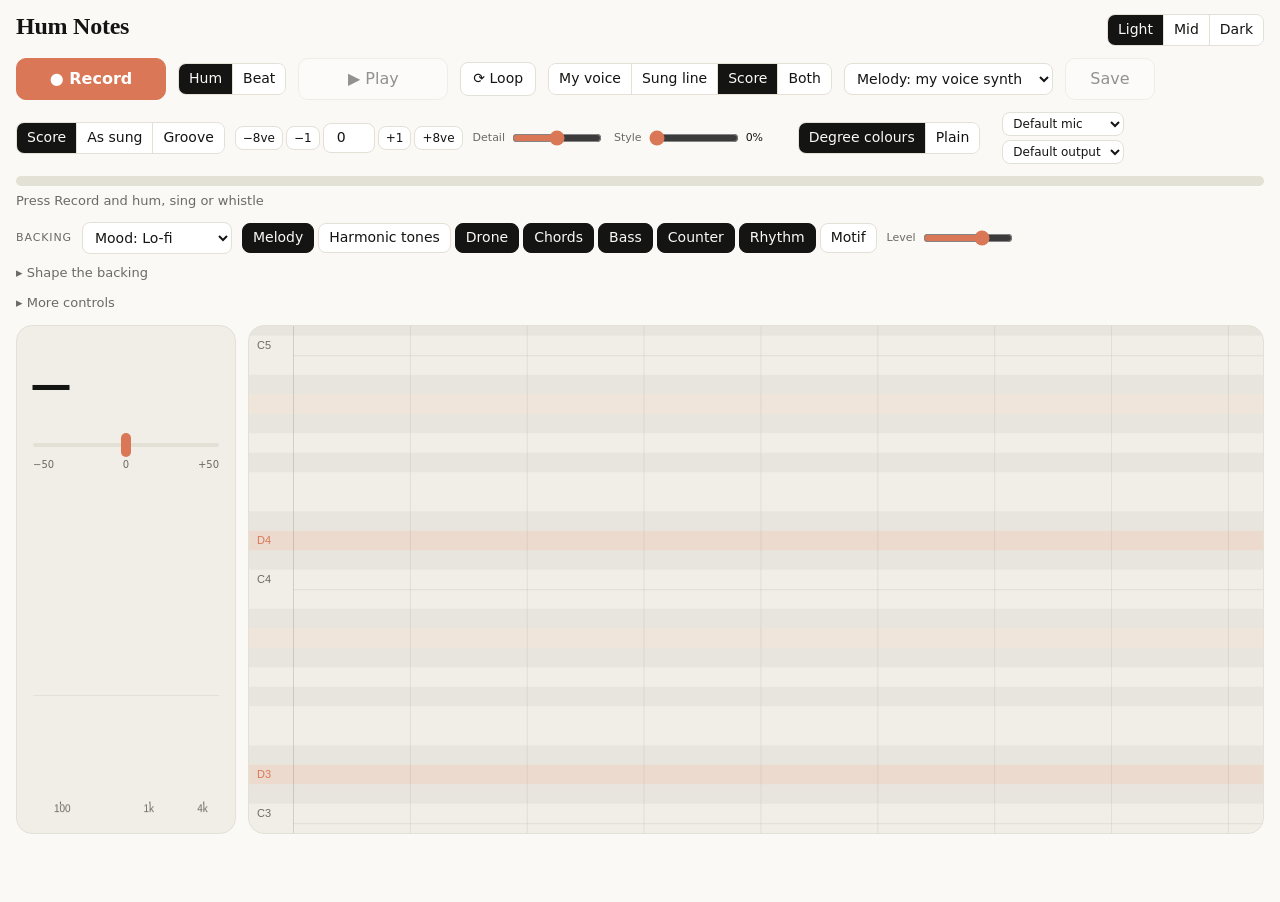
==== index.html @ 094e6a1d "Publish Hum Notes 2026-10-26" ====
<!doctype html>
<html lang="en" data-theme="light">
<head>
<meta charset="utf-8">
<meta name="viewport" content="width=device-width, initial-scale=1">
<title>Hum Notes</title>
<style>
@font-face { font-family: 'DM Sans'; src: url(fonts/dmsans.woff2) format('woff2'); font-weight: 100 1000; font-display: swap; }
@font-face { font-family: 'Source Serif 4'; src: url(fonts/sourceserif4.woff2) format('woff2'); font-weight: 200 900; font-display: swap; }

:root, [data-theme="light"] {
  --bg: #FAF9F5; --surface: #F0EEE6; --raise: #FFFFFF; --text: #141413; --muted: #6B6A63;
  --line: #E3E0D6; --accent: #D97757; --accent-strong: #C15F3C; --on-accent: #FFFFFF;
  --lane-black: rgba(20,20,19,0.035); --lane-root: rgba(217,119,87,0.16); --lane-fifth: rgba(217,119,87,0.07);
  --trace: #C15F3C; --note: rgba(217,119,87,0.30); --note-edge: #C15F3C; --grid: rgba(20,20,19,0.07);
  --bar: rgba(20,20,19,0.18); --wave: rgba(20,20,19,0.13);
  --bk-note: rgba(20,20,19,0.08); --bk-edge: #A8A497; --bk-low: rgba(20,20,19,0.14); --bk-low-edge: #6B6A63;
  --deg1: #CC785C; --deg2: #6A9BCC; --deg3: #C4935F; --deg4: #8E8AB8; --deg5: #788C5D; --deg6: #5E9C8C; --deg7: #C46686; --deg0: #A8A497;
}
[data-theme="mid"] {
  --bg: #A6A297; --surface: #9A968B; --raise: #B3AFA4; --text: #161513; --muted: #3F3D38;
  --line: #8C887E; --accent: #B9573A; --accent-strong: #9A4329; --on-accent: #FFFFFF;
  --lane-black: rgba(20,20,19,0.06); --lane-root: rgba(154,67,41,0.20); --lane-fifth: rgba(154,67,41,0.09);
  --trace: #7E3420; --note: rgba(154,67,41,0.28); --note-edge: #8A3A22; --grid: rgba(20,20,19,0.09);
  --bar: rgba(20,20,19,0.25); --wave: rgba(20,20,19,0.16);
  --bk-note: rgba(20,20,19,0.10); --bk-edge: #5E5B54; --bk-low: rgba(20,20,19,0.20); --bk-low-edge: #2E2C28;
  --deg1: #A9502F; --deg2: #3F6E9E; --deg3: #94652F; --deg4: #5F5A8E; --deg5: #55693B; --deg6: #2F6E60; --deg7: #9A3D5E; --deg0: #6B6860;
}
[data-theme="dark"] {
  --bg: #1F1E1D; --surface: #262624; --raise: #30302E; --text: #F0EEE6; --muted: #A3A097;
  --line: #3A3936; --accent: #D97757; --accent-strong: #E58B6D; --on-accent: #141413;
  --lane-black: rgba(0,0,0,0.22); --lane-root: rgba(217,119,87,0.17); --lane-fifth: rgba(217,119,87,0.07);
  --trace: #EE9677; --note: rgba(217,119,87,0.30); --note-edge: #E58B6D; --grid: rgba(240,238,230,0.06);
  --bar: rgba(240,238,230,0.16); --wave: rgba(240,238,230,0.12);
  --bk-note: rgba(240,238,230,0.07); --bk-edge: #6E6B63; --bk-low: rgba(240,238,230,0.13); --bk-low-edge: #A3A097;
  --deg1: #E58B6D; --deg2: #8DB6E0; --deg3: #E0B98E; --deg4: #ADA9D6; --deg5: #A3B886; --deg6: #8CC2B3; --deg7: #E08AA8; --deg0: #8C887E;
}

* { box-sizing: border-box; }
html, body { margin: 0; }
html { height: 100%; }
body {
  background: var(--bg); color: var(--text);
  font: 14px/1.4 'DM Sans', system-ui, sans-serif;
  display: grid; grid-template-rows: auto auto auto auto minmax(420px, 1fr) auto; min-height: 100vh; box-sizing: border-box; gap: 12px; padding: 14px 16px 16px;
}
header { display: flex; align-items: baseline; gap: 16px; flex-wrap: wrap; }
h1 { font: 600 24px/1 'Source Serif 4', Georgia, serif; margin: 0; letter-spacing: -0.01em; }
.spacer { flex: 1; }

.bar { display: flex; gap: 10px; flex-wrap: wrap; align-items: stretch; }
.group {
  display: flex; align-items: center; gap: 8px; padding: 6px 10px; flex-wrap: wrap;
  background: var(--surface); border: 1px solid var(--line); border-radius: 12px;
}
.label { font-size: 11px; text-transform: uppercase; letter-spacing: 0.08em; color: var(--muted); }
.sub { font-size: 11px; color: var(--muted); display: flex; align-items: center; gap: 5px; }

button, select, input[type=number] {
  font: inherit; color: var(--text); background: var(--raise);
  border: 1px solid var(--line); border-radius: 8px; padding: 6px 12px; cursor: pointer;
}
input[type=number] { width: 62px; padding: 6px 6px; cursor: text; font-variant-numeric: tabular-nums; }
button:hover, select:hover { border-color: var(--muted); }
button.primary { background: var(--accent); border-color: var(--accent); color: var(--on-accent); font-weight: 600; }
button.primary:hover { background: var(--accent-strong); border-color: var(--accent-strong); }
button.on { background: var(--text); color: var(--bg); border-color: var(--text); }
button.big { font-size: 16px; padding: 9px 22px; border-radius: 10px; }
button.rec.on { background: var(--accent-strong); border-color: var(--accent-strong); color: var(--on-accent); }
button:disabled { opacity: 0.45; cursor: default; }
button.small { padding: 3px 7px; font-size: 12px; }
select { padding: 6px 8px; }
input[type=range] { accent-color: var(--accent); width: 90px; }
.seg { display: inline-flex; border: 1px solid var(--line); border-radius: 8px; overflow: hidden; }
.seg button { border: 0; border-radius: 0; padding: 5px 10px; background: var(--raise); }
.seg button + button { border-left: 1px solid var(--line); }
.seg button.on { background: var(--text); color: var(--bg); }
.tempo { font-variant-numeric: tabular-nums; min-width: 74px; text-align: right; }
.tempo small { color: var(--muted); }

main { display: grid; grid-template-columns: 220px 1fr; gap: 12px; min-height: 0; }
.readout {
  background: var(--surface); border: 1px solid var(--line); border-radius: 16px;
  padding: 18px 16px; display: flex; flex-direction: column; gap: 14px;
}
.note-big { font: 600 72px/1 'Source Serif 4', Georgia, serif; letter-spacing: -0.02em; min-height: 72px; }
.note-big sub { font-size: 30px; vertical-align: baseline; color: var(--muted); font-weight: 500; }
.hz { color: var(--muted); font-variant-numeric: tabular-nums; }
.interval { font-size: 16px; }
.cents { position: relative; height: 30px; }
.cents .track { position: absolute; left: 0; right: 0; top: 13px; height: 4px; border-radius: 2px; background: var(--line); }
.cents .mid { position: absolute; left: 50%; top: 5px; width: 2px; height: 20px; margin-left: -1px; background: var(--muted); }
.cents .needle {
  position: absolute; top: 3px; width: 10px; height: 24px; margin-left: -5px; border-radius: 5px;
  background: var(--accent); left: 50%; transition: left 40ms linear, background 80ms;
}
.cents .needle.good { background: var(--text); }
.cents .scale { position: absolute; top: 28px; left: 0; right: 0; display: flex; justify-content: space-between; font-size: 10px; color: var(--muted); }
.meter { height: 6px; border-radius: 3px; background: var(--line); overflow: hidden; }
.meter > div { height: 100%; width: 0; background: var(--muted); }
.meter > div.voiced { background: var(--accent); }
.beats { display: flex; gap: 6px; min-height: 10px; }
.beats i { width: 10px; height: 10px; border-radius: 50%; background: var(--line); }
.beats i.hit { background: var(--accent); }
.hero { display: flex; gap: 12px; align-items: center; flex-wrap: wrap; }
.hero button.big { min-width: 150px; }
.devices { display: flex; flex-direction: column; gap: 4px; }
.devices select { max-width: 230px; font-size: 12px; padding: 3px 6px; }
.hero #save { min-width: 90px; }
.backing { display: flex; gap: 10px; align-items: center; flex-wrap: wrap; }
.backing[hidden], #chords[hidden] { display: none; }
#shape { flex-basis: 100%; }
#shape > .bar { margin-top: 8px; }
.toggles { display: inline-flex; gap: 4px; }
.toggles button { padding: 4px 10px; }
#jam { min-width: 140px; }
.chip.chord { border-color: var(--accent); }
.chip.chord.set { background: var(--note); }
.chip.chord.none b { color: var(--muted); }
.chip.section { border-color: var(--text); }
.chip.section b { margin-right: 4px; }
#sections:empty { display: none; }
.popover { position: fixed; z-index: 50; background: var(--raise); color: var(--text); border: 1px solid var(--line);
  border-radius: 12px; padding: 10px; box-shadow: 0 8px 28px rgba(0,0,0,0.18); max-width: 360px; display: flex; flex-direction: column; gap: 8px; }
.popover .row { display: flex; flex-wrap: wrap; gap: 4px; align-items: center; }
.popover .row .label { min-width: 70px; }
.popover button { padding: 3px 8px; font-size: 12px; }
.popover button.on { background: var(--text); color: var(--bg); }
.chip.chord b { color: var(--accent-strong); }
.chip.chord.picked { background: var(--note); }
.linectl { display: flex; gap: 12px; align-items: center; flex-wrap: wrap; flex-basis: 100%; }
.linectl[hidden] { display: none; }
.navlink { color: var(--accent-strong); font-size: 14px; text-decoration: none; border-bottom: 1px solid currentColor; }
.scorebar { display: flex; gap: 10px; align-items: center; flex-wrap: wrap; }
.transpose { display: inline-flex; gap: 3px; align-items: center; }
.transpose input { width: 52px; text-align: center; padding: 4px; }
#scoreInfo { color: var(--text); font-size: 13px; }
.chip.chromatic b { color: var(--accent-strong); }
.chip.grace { transform: scale(0.85); opacity: 0.85; }
.chip.slur { border-right-style: dashed; }
.livekey { font-size: 13px; color: var(--muted); display: flex; gap: 6px; align-items: center; flex-wrap: wrap; min-height: 24px; }
.livekey b { color: var(--text); }
#scoreInfo button.small { margin-left: 4px; }
.chip[data-deg] { border-left: 4px solid var(--degc); }
#degLegend { display: inline-flex; gap: 3px; align-items: center; }
#degLegend i { font-style: normal; font-size: 11px; font-weight: 600; width: 18px; height: 18px; border-radius: 9px;
  display: inline-flex; align-items: center; justify-content: center; color: #FAF9F5; }
.hero-meter { flex: 1; min-width: 200px; display: flex; flex-direction: column; gap: 6px; }
.hero-meter .meter { height: 10px; border-radius: 5px; }
.hero-meter .status { margin: 0; font-size: 13px; }
details > summary { cursor: pointer; color: var(--muted); font-size: 13px; width: max-content; list-style: none; }
details > summary::before { content: '▸ '; }
details[open] > summary::before { content: '▾ '; }
details[open] > summary { margin-bottom: 10px; }
.spec { margin-top: auto; height: 120px; cursor: default; border-top: 1px solid var(--line); padding-top: 4px; }
.val { font-variant-numeric: tabular-nums; min-width: 32px; color: var(--text); }
.status { font-size: 12px; color: var(--muted); margin-top: auto; }

.stage { position: relative; background: var(--surface); border: 1px solid var(--line); border-radius: 16px; overflow: hidden; min-height: 260px; }
canvas { display: block; width: 100%; height: 100%; cursor: pointer; }

footer { display: flex; flex-direction: column; gap: 6px; min-height: 40px; }
footer .notes { flex: none; align-items: flex-start; }
#ptracks { flex-direction: column; flex-wrap: nowrap; max-height: 190px; }
#ptracks:empty { display: none; }
.prow { display: flex; gap: 6px; flex-wrap: wrap; align-items: center; }
.prow.muted .chip { opacity: 0.4; }
.prow.muted .chip.partial { text-decoration: line-through; }
.chip.partial { min-width: 170px; }
.chip.partial { border-style: dashed; }
.chip.muted { opacity: 0.4; text-decoration: line-through; }
.notes { flex: 1; display: flex; gap: 6px; flex-wrap: wrap; max-height: 92px; overflow-y: auto; }
.chip {
  background: var(--raise); border: 1px solid var(--line); border-radius: 999px; padding: 3px 10px;
  font-variant-numeric: tabular-nums; cursor: pointer; white-space: nowrap;
}
.chip b { font-weight: 600; }
.chip em { font-style: normal; color: var(--accent-strong); margin-left: 3px; }
.chip span { color: var(--muted); font-size: 12px; margin-left: 4px; }
.chip:hover { border-color: var(--accent); }

@media (max-width: 760px) {
  main { grid-template-columns: 1fr; grid-template-rows: auto 1fr; }
  .note-big { font-size: 48px; min-height: 48px; }
}
</style>
</head>
<body>
<header>
  <h1>Hum Notes</h1>
  <a class="navlink" href="lab.html" title="Record your voice part by part to build your own synth voice">Voice lab</a>
  <div class="spacer"></div>
  <div class="seg" id="theme">
    <button data-v="light">Light</button><button data-v="mid">Mid</button><button data-v="dark">Dark</button>
  </div>
</header>

<div class="hero">
  <button class="primary rec big" id="record">● Record</button>
  <div class="seg" id="recKind" data-key="recKind" title="What you are recording">
    <button data-v="hum" class="on">Hum</button><button data-v="beat">Beat</button>
  </div>
  <button class="big" id="playMain" disabled>▶ Play</button>
  <button id="loopBtn" title="Play the take over and over (from the start marker)">⟳ Loop</button>
  <div class="seg" id="hear" data-key="hear" title="What Play plays">
    <button data-v="voice">My voice</button><button data-v="line">Sung line</button><button data-v="score" class="on">Score</button><button data-v="both">Both</button>
  </div>
  <select id="melSound" title="What plays the melody">
    <option value="voice">Melody: my voice synth</option><option value="plain">Melody: plain tone</option>
    <option value="flute">Melody: flute</option><option value="clarinet">Melody: clarinet</option><option value="oboe">Melody: oboe</option>
    <option value="violins">Melody: violins</option><option value="cellos">Melody: cellos</option><option value="horn">Melody: horn</option>
    <option value="trumpet">Melody: trumpet</option><option value="piano">Melody: piano</option><option value="profile">Melody: my voice profile</option>
  </select>
  <button class="big" id="save" disabled>Save</button>
  <div class="linectl" id="lineCtl" hidden>
    <span class="label">Sung line</span>
    <div class="seg" data-key="lineEngine" title="Which voice sings the line">
      <button data-v="natural" class="on">Natural voice</button><button data-v="profile" title="Your measured voice from the Voice lab">My voice profile</button><button data-v="simple">Simple synth</button>
    </div>
    <select id="voiceSound" title="Which sound your profile voice sings">
      <option value="mm">sing on: mm</option><option value="oo">sing on: oo</option><option value="oh">sing on: oh</option>
      <option value="ah" selected>sing on: ah</option><option value="ee">sing on: ee</option>
    </select>
    <label class="sub">Smooth <input type="range" id="lineSmooth" min="0" max="1" step="0.01" value="0.35"></label>
    <label class="sub" title="0 = exactly as you sang · 1 = on the score's notes and beats">Toward score <input type="range" id="lineTune" min="0" max="1" step="0.01" value="0.5"></label>
    <label class="sub">Vibrato <input type="range" id="lineVib" min="0" max="1" step="0.01" value="0.3"></label>
    <label class="sub">Even loudness <input type="range" id="lineEven" min="0" max="1" step="0.01" value="0.4"></label>
    <label class="sub">Glide <input type="range" id="lineGlide" min="0" max="1" step="0.01" value="0.5"></label>
  </div>
  <div class="scorebar">
    <div class="seg" id="layer" data-key="layer">
      <button data-v="score" class="on">Score</button><button data-v="sung">As sung</button><button data-v="groove">Groove</button>
    </div>
    <div class="transpose" title="Transpose the score">
      <button class="small" id="tDown8">−8ve</button><button class="small" id="tDown">−1</button>
      <input type="number" id="transpose" value="0" min="-36" max="36" step="1">
      <button class="small" id="tUp">+1</button><button class="small" id="tUp8">+8ve</button>
    </div>
    <label class="sub" title="Low: a plain, singable score · High: keeps grace notes, small passing notes and slurs">Detail <input type="range" id="sdetail" min="0" max="1" step="0.01" value="0.5"></label>
    <label class="sub">Style <input type="range" id="style" min="0" max="1" step="0.01" value="0"><output id="styleV" class="val"></output></label>
    <span class="sub" id="scoreInfo"></span>
    <div class="seg" id="colours" data-key="colours" title="Colour notes by their place in the key">
      <button data-v="degree" class="on">Degree colours</button><button data-v="plain">Plain</button>
    </div>
    <span id="degLegend"></span>
  </div>
  <div class="devices">
    <select id="micSel" title="Microphone"><option value="">Default mic</option></select>
    <select id="outSel" title="Output"><option value="">Default output</option></select>
  </div>
  <div class="hero-meter">
    <div class="meter"><div id="level"></div></div>
    <div class="status" id="status">Press Record and hum, sing or whistle</div>
  </div>
</div>

<div class="backing" id="editBar" hidden>
  <span class="label">Edit</span>
  <button class="small" id="edUndo" title="Undo (Ctrl+Z)">↶ Undo</button>
  <button class="small" id="edRedo" title="Redo (Ctrl+Y)">↷ Redo</button>
  <button class="small" id="edDel" title="Delete selected notes (Delete)">Delete</button>
  <button class="small" id="edSplit" title="Split selected notes in two (S)">Split</button>
  <button class="small" id="edJoin" title="Join selected notes into one (J)">Join</button>
  <button class="small" id="edDup" title="Duplicate selected notes right after (Ctrl+D)">Duplicate</button>
  <button class="small" id="polishBtn" title="Move notes that sit badly (out of key, against the chord, awkward leaps, sung between two notes) to the nearby note that fits better · Ctrl+Z undoes">Polish melody</button>
  <label class="sub" title="Low: only clear slips · High: more textbook">Strength <input type="range" id="polishAmt" min="0" max="1" step="0.05" value="0.5"></label>
  <button class="small" id="tapBtn" title="Plays your take; tap the beat on the spacebar (or T). The score is then timed to your taps">Tap the beat</button>
  <button class="small" id="tapClear" hidden title="Forget the taps and let the beat be found from the humming again">Auto beat</button>
  <button class="small" id="edPunch" title="Plays one bar before the start marker, then records you from the marker on; the new notes replace what was there">● Record from marker</button>
  <span class="sub" id="edInfo" title="Click a note to select · drag to move · drag its right edge to resize · double-click empty space to add · arrows nudge"></span>
  <button class="small" id="edReset" hidden title="Throw away your edits and transcribe the take again">Re-transcribe</button>
</div>
<div class="backing" id="grooveCtl" hidden>
  <span class="label">Groove</span>
  <select id="presetSel" title="Start from a groove"><option value="">Start from…</option></select>
  <label class="sub">BPM <input type="number" id="gBpm" min="50" max="220" step="1" value="96"></label>
  <span class="sub" id="gInfo"></span>
  <label class="sub">Swing <input type="range" id="gSwing" min="0.5" max="0.75" step="0.01" value="0.5"></label>
  <button class="small" data-vary="busier">Busier</button><button class="small" data-vary="simpler">Simpler</button>
  <button class="small" data-vary="half">Half-time</button><button class="small" data-vary="double">Double-time</button>
  <button class="small" data-vary="fill">Fill</button><button class="small" data-vary="humanize">Humanize</button>
  <button class="small" data-vary="clear">Clear</button>
  <button id="gHum" title="Play this groove while you record a hum, instead of a click">Hum over it</button>
  <button id="gUse" title="Use this groove as the rhythm under the score's backing">Use under backing</button>
</div>
<div class="backing" id="backing">
  <span class="label">Backing</span>
  <select id="moodSel" title="Mood: a starting combination of the shape controls">
    <option value="lofi">Mood: Lo-fi</option><option value="heroic">Mood: Heroic</option><option value="dramatic">Mood: Dramatic</option>
    <option value="folk">Mood: Folk</option><option value="light">Mood: Light</option><option value="sad">Mood: Sad</option><option value="custom">Mood: Custom</option>
  </select>
  <div class="toggles" id="accToggles">
    <button data-acc="melody" class="on">Melody</button><button data-acc="harmonics">Harmonic tones</button><button data-acc="drone" class="on">Drone</button><button data-acc="chords" class="on">Chords</button><button data-acc="bass" class="on">Bass</button><button data-acc="counter" class="on">Counter</button><button data-acc="rhythm" class="on">Rhythm</button><button data-acc="motif">Motif</button>
  </div>
  <label class="sub">Level <input type="range" id="bvol" min="0" max="1" step="0.01" value="0.7"></label>
  <details id="shape">
    <summary>Shape the backing</summary>
    <div class="bar">
      <div class="group"><span class="label">Writing</span>
        <div class="seg" data-key="writing"><button data-v="blocks">Patterns</button><button data-v="arranged" class="on">Arranged</button></div>
        <div class="seg" data-key="energy"><button data-v="flat">Flat</button><button data-v="build">Build</button><button data-v="arc" class="on">Arc</button></div>
        <div class="seg" data-key="formAware" title="Composed: chords and backing follow your phrases (cadences, repeats, answers). Bar by bar: one decision per bar"><button data-v="on" class="on">Composed</button><button data-v="off">Bar by bar</button></div>
      </div>
      <div class="group"><span class="label">Harmony</span>
        <div class="seg" data-key="harmony"><button data-v="plain" class="on">Plain</button><button data-v="modal">Modal</button><button data-v="rich">Rich</button><button data-v="dark">Dark</button><button data-v="lift">Lift</button></div>
      </div>
      <div class="group"><span class="label">Chord change</span>
        <div class="seg" data-key="chordRate"><button data-v="0.5">2 bars</button><button data-v="1" class="on">Bar</button><button data-v="2">½ bar</button></div>
      </div>
      <div class="group"><span class="label">Texture</span>
        <div class="seg" data-key="chordStyle"><button data-v="pad" class="on">Pad</button><button data-v="pulse">Pulse</button><button data-v="arp">Arp</button><button data-v="strum">Strum</button><button data-v="ostinato">Ostinato</button></div>
      </div>
      <div class="group"><span class="label">Sound</span>
        <div class="seg" data-key="sound"><button data-v="synth" class="on">Synth</button><button data-v="strings">Strings</button><button data-v="brass">Brass</button><button data-v="pluck">Pluck</button><button data-v="keys">Keys</button><button data-v="orchestra">Orchestra</button></div>
      </div>
      <div class="group"><span class="label">Spacing</span>
        <div class="seg" data-key="spacing"><button data-v="close" class="on">Close</button><button data-v="open">Open</button><button data-v="wide">Wide</button></div>
        <div class="seg" data-key="register"><button data-v="low">Low</button><button data-v="mid" class="on">Mid</button><button data-v="high">High</button></div>
      </div>
      <div class="group"><span class="label">Motif use</span>
        <div class="seg" data-key="motifUse"><button data-v="ostinato" class="on">Ostinato</button><button data-v="echo">Echo</button><button data-v="sequence">Sequence</button><button data-v="slow">Slow</button><button data-v="mirror">Mirror</button></div>
      </div>
      <div class="group"><span class="label">Rhythm</span>
        <div class="seg" data-key="feel"><button data-v="backbeat" class="on">Backbeat</button><button data-v="march">March</button><button data-v="drive">Drive</button><button data-v="lilt">Lilt</button><button data-v="sparse">Sparse</button><button data-v="none">None</button><button data-v="mine">Mine</button></div>
        <select id="meterSel" title="Meter"><option value="auto">Meter: auto</option><option value="2">2/4</option><option value="3">3/4</option><option value="4">4/4</option></select>
      </div>
    </div>
  </details>
</div>

<details id="more">
<summary>More controls</summary>
<div class="bar">
  <div class="group">
    <button id="listen">Mic on</button>
    <button id="play" disabled>Play</button>
    <div class="seg" id="playmode" data-key="playMode">
      <button data-v="voice" class="on">Voice</button><button data-v="notes">Notes</button><button data-v="both">Both</button><button data-v="partials">Partials</button>
    </div>
    <button id="clear" disabled>Clear</button>
  </div>
  <div class="group">
    <span class="label">Drone</span>
    <button id="drone">Off</button>
    <select id="root"></select>
    <select id="oct"><option>1</option><option selected>2</option><option>3</option><option>4</option></select>
    <select id="wave">
      <option value="sine">Sine</option><option value="triangle" selected>Soft</option><option value="sawtooth">Reed</option>
    </select>
    <div class="seg" id="voicing" data-key="voicing">
      <button data-v="root" class="on">1</button><button data-v="fifth">1+5</button><button data-v="oct">1+5+8</button>
    </div>
    <input type="range" id="dvol" min="0" max="1" step="0.01" value="0.35" title="Drone level">
  </div>
  <div class="group">
    <span class="label">Click</span>
    <button id="metro">Off</button>
    <input type="number" id="bpm" min="40" max="240" step="1" value="90" title="BPM">
    <select id="beats" title="Beats per bar"><option>2</option><option>3</option><option selected>4</option><option>6</option></select>
    <input type="range" id="mvol" min="0" max="1" step="0.01" value="0.5" title="Click level">
  </div>
  <div class="group">
    <span class="label">Score</span>
    <select id="keySel" title="Key"><option value="auto">Key: auto</option></select>
    <select id="sres" title="Score grid"><option value="2" selected>Grid 1/8</option><option value="4">Grid 1/16</option><option value="3">Grid 1/8t</option><option value="1">Grid 1/4</option></select>
    <select id="tuningSel" title="Tuning"><option value="auto">Tuning: follow my voice</option><option value="a440">Tuning: A440</option></select>
  </div>
  <div class="group">
    <span class="label">Notes</span>
    <div class="seg" id="snap" data-key="snap">
      <button data-v="chrom" class="on">Chromatic</button><button data-v="major">Major</button><button data-v="minor">Minor</button>
    </div>
    <label class="sub">Detail <input type="range" id="detail" min="0" max="1" step="0.01" value="0.6"><output id="detailV" class="val"></output></label>
    <div class="seg" id="rhythm" data-key="rhythm">
      <button data-v="free" class="on">Free</button><button data-v="grid">Grid</button>
    </div>
    <select id="res" title="Grid"><option value="2">1/8</option><option value="4" selected>1/16</option><option value="3">1/8t</option></select>
    <span class="tempo" id="tempo"></span>
    <button class="small" id="half" title="Half tempo">÷2</button><button class="small" id="dbl" title="Double tempo">×2</button>
  </div>
  <div class="group">
    <span class="label">Auto-tune</span>
    <label class="sub">Amount <input type="range" id="tune" min="0" max="1" step="0.01" value="0"><output id="tuneV" class="val"></output></label>
    <label class="sub">Snap <input type="range" id="speed" min="0" max="1" step="0.01" value="0.3"> Natural</label>
    <button id="monitor" title="Hear yourself tuned (headphones)">Hear live</button>
    <input type="range" id="mon" min="0" max="1" step="0.01" value="0.7" title="Live level">
    <span class="sub" id="monLat"></span>
  </div>
  <div class="group">
    <span class="label">Tone</span>
    <div class="seg" id="timbre" data-key="timbre">
      <button data-v="plain">Plain</button><button data-v="voice" class="on">Your voice</button>
    </div>
    <label class="sub">Flourish <input type="range" id="flourish" min="0" max="1" step="0.01" value="0.5"><output id="flourishV" class="val"></output></label>
  </div>
  <div class="group">
    <span class="label">Partials</span>
    <div class="seg" id="partials" data-key="partials">
      <button data-v="off">Off</button><button data-v="on" class="on">On</button>
    </div>
    <label class="sub">Range <input type="range" id="prange" min="6" max="48" step="1" value="24"><output id="prangeV" class="val"></output></label>
  </div>
  <div class="group">
    <span class="label">Gate</span>
    <input type="range" id="gate" min="0" max="0.08" step="0.001" value="0" title="Extra input gate (left: automatic)">
  </div>
  <div class="group">
    <button id="copy" disabled>Copy</button>
    <button id="midi" disabled>MIDI</button>
    <button id="wav" disabled>WAV</button>
  </div>
</div>
</details>

<main>
  <section class="readout">
    <div class="note-big" id="big">–</div>
    <div class="cents">
      <div class="track"></div><div class="mid"></div><div class="needle" id="needle"></div>
      <div class="scale"><span>−50</span><span>0</span><span>+50</span></div>
    </div>
    <div class="hz" id="hz">&nbsp;</div>
    <div class="interval" id="interval">&nbsp;</div>
    <div class="livekey" id="liveKey"></div>
    <div class="beats" id="beatdots"></div>
    <canvas id="spec" class="spec"></canvas>
  </section>
  <section class="stage"><canvas id="cv"></canvas></section>
</main>

<footer>
  <div class="notes" id="sections"></div>
  <div class="notes" id="chords"></div>
  <div class="notes" id="notes"></div>
  <div class="notes" id="ptracks"></div>
</footer>

<script>
  // on a shared copy (GitHub Pages, a tunnel) there is no local server: no saving, no Voice lab, no live reload
  window.HOSTED = !['localhost', '127.0.0.1'].includes(location.hostname);
  if (HOSTED) document.querySelector('.navlink[href="lab.html"]').hidden = true;
  // live reload: poll the page's files and reload when one changes (kept here so it outlives script errors)
  if (!HOSTED) (async function watch() {
    const files = ['index.html', 'app.js', 'dsp.js', 'voicesynth.js', 'profilesynth.js', 'motif.js', 'arrange.js', 'form.js', 'rhythm2.js', 'sampler.js', 'rhythm.js', 'pitch-worklet.js'], seen = {};
    let pending = false;
    for (;;) {
      for (const f of files) {
        try {
          const lm = (await fetch(f, { method: 'HEAD', cache: 'no-store' })).headers.get('Last-Modified');
          if (seen[f] && lm !== seen[f]) pending = true;
          seen[f] = lm;
        } catch {}
      }
      if (pending) {
        let ok = true;
        try { if (window.reloadReady) ok = await window.reloadReady(); } catch {}
        if (ok) { location.reload(); return; }
      }
      await new Promise(r => setTimeout(r, 1000));
    }
  })();
</script>
<script>
  // cache-busted so live reload always runs the newest code
  for (const f of ['dsp.js', 'voicesynth.js', 'profilesynth.js', 'motif.js', 'arrange.js', 'form.js', 'rhythm2.js', 'sampler.js', 'rhythm.js', 'app.js']) document.write('<script src="' + f + '?v=' + Date.now() + '"><\/script>');
</script>
</body>
</html>
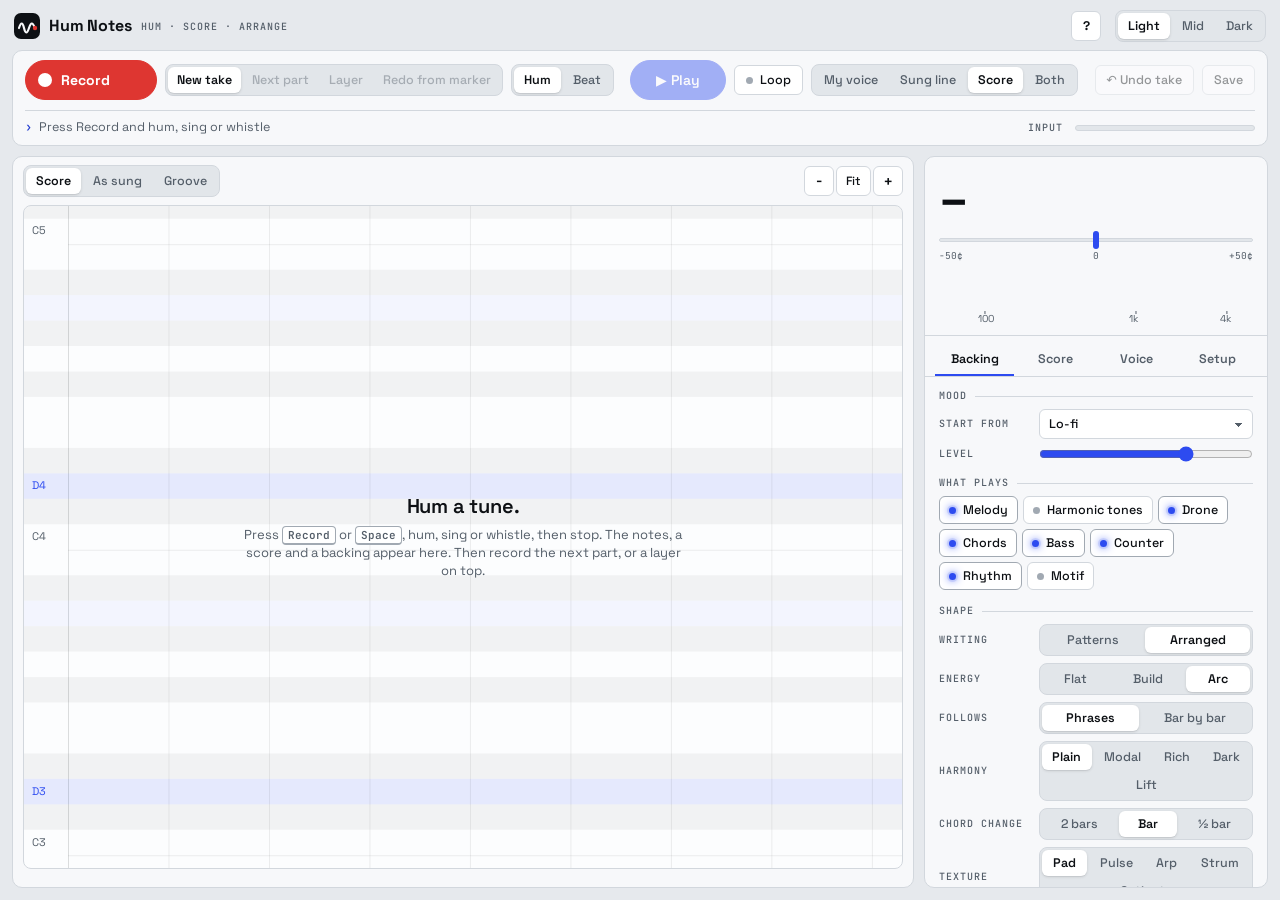
==== commit 08447a41: "Redesign the UI and add Next part / Layer recording Layout: a full-window app shell. Header, a trans" ====
--- a/index.html
+++ b/index.html
@@ -4,436 +4,448 @@
 <meta charset="utf-8">
 <meta name="viewport" content="width=device-width, initial-scale=1">
 <title>Hum Notes</title>
+<link rel="stylesheet" href="theme.css">
 <style>
-@font-face { font-family: 'DM Sans'; src: url(fonts/dmsans.woff2) format('woff2'); font-weight: 100 1000; font-display: swap; }
-@font-face { font-family: 'Source Serif 4'; src: url(fonts/sourceserif4.woff2) format('woff2'); font-weight: 200 900; font-display: swap; }
-
-:root, [data-theme="light"] {
-  --bg: #FAF9F5; --surface: #F0EEE6; --raise: #FFFFFF; --text: #141413; --muted: #6B6A63;
-  --line: #E3E0D6; --accent: #D97757; --accent-strong: #C15F3C; --on-accent: #FFFFFF;
-  --lane-black: rgba(20,20,19,0.035); --lane-root: rgba(217,119,87,0.16); --lane-fifth: rgba(217,119,87,0.07);
-  --trace: #C15F3C; --note: rgba(217,119,87,0.30); --note-edge: #C15F3C; --grid: rgba(20,20,19,0.07);
-  --bar: rgba(20,20,19,0.18); --wave: rgba(20,20,19,0.13);
-  --bk-note: rgba(20,20,19,0.08); --bk-edge: #A8A497; --bk-low: rgba(20,20,19,0.14); --bk-low-edge: #6B6A63;
-  --deg1: #CC785C; --deg2: #6A9BCC; --deg3: #C4935F; --deg4: #8E8AB8; --deg5: #788C5D; --deg6: #5E9C8C; --deg7: #C46686; --deg0: #A8A497;
-}
-[data-theme="mid"] {
-  --bg: #A6A297; --surface: #9A968B; --raise: #B3AFA4; --text: #161513; --muted: #3F3D38;
-  --line: #8C887E; --accent: #B9573A; --accent-strong: #9A4329; --on-accent: #FFFFFF;
-  --lane-black: rgba(20,20,19,0.06); --lane-root: rgba(154,67,41,0.20); --lane-fifth: rgba(154,67,41,0.09);
-  --trace: #7E3420; --note: rgba(154,67,41,0.28); --note-edge: #8A3A22; --grid: rgba(20,20,19,0.09);
-  --bar: rgba(20,20,19,0.25); --wave: rgba(20,20,19,0.16);
-  --bk-note: rgba(20,20,19,0.10); --bk-edge: #5E5B54; --bk-low: rgba(20,20,19,0.20); --bk-low-edge: #2E2C28;
-  --deg1: #A9502F; --deg2: #3F6E9E; --deg3: #94652F; --deg4: #5F5A8E; --deg5: #55693B; --deg6: #2F6E60; --deg7: #9A3D5E; --deg0: #6B6860;
-}
-[data-theme="dark"] {
-  --bg: #1F1E1D; --surface: #262624; --raise: #30302E; --text: #F0EEE6; --muted: #A3A097;
-  --line: #3A3936; --accent: #D97757; --accent-strong: #E58B6D; --on-accent: #141413;
-  --lane-black: rgba(0,0,0,0.22); --lane-root: rgba(217,119,87,0.17); --lane-fifth: rgba(217,119,87,0.07);
-  --trace: #EE9677; --note: rgba(217,119,87,0.30); --note-edge: #E58B6D; --grid: rgba(240,238,230,0.06);
-  --bar: rgba(240,238,230,0.16); --wave: rgba(240,238,230,0.12);
-  --bk-note: rgba(240,238,230,0.07); --bk-edge: #6E6B63; --bk-low: rgba(240,238,230,0.13); --bk-low-edge: #A3A097;
-  --deg1: #E58B6D; --deg2: #8DB6E0; --deg3: #E0B98E; --deg4: #ADA9D6; --deg5: #A3B886; --deg6: #8CC2B3; --deg7: #E08AA8; --deg0: #8C887E;
-}
-
-* { box-sizing: border-box; }
-html, body { margin: 0; }
-html { height: 100%; }
-body {
-  background: var(--bg); color: var(--text);
-  font: 14px/1.4 'DM Sans', system-ui, sans-serif;
-  display: grid; grid-template-rows: auto auto auto auto minmax(420px, 1fr) auto; min-height: 100vh; box-sizing: border-box; gap: 12px; padding: 14px 16px 16px;
-}
-header { display: flex; align-items: baseline; gap: 16px; flex-wrap: wrap; }
-h1 { font: 600 24px/1 'Source Serif 4', Georgia, serif; margin: 0; letter-spacing: -0.01em; }
+/* ---------- app shell: header, transport, then the work area fills the rest of the window ---------- */
+html, body { height: 100%; }
+body { display: grid; grid-template-rows: auto auto minmax(0, 1fr); height: 100vh; height: 100dvh; overflow: hidden; }
 .spacer { flex: 1; }
 
-.bar { display: flex; gap: 10px; flex-wrap: wrap; align-items: stretch; }
-.group {
-  display: flex; align-items: center; gap: 8px; padding: 6px 10px; flex-wrap: wrap;
-  background: var(--surface); border: 1px solid var(--line); border-radius: 12px;
-}
-.label { font-size: 11px; text-transform: uppercase; letter-spacing: 0.08em; color: var(--muted); }
-.sub { font-size: 11px; color: var(--muted); display: flex; align-items: center; gap: 5px; }
-
-button, select, input[type=number] {
-  font: inherit; color: var(--text); background: var(--raise);
-  border: 1px solid var(--line); border-radius: 8px; padding: 6px 12px; cursor: pointer;
-}
-input[type=number] { width: 62px; padding: 6px 6px; cursor: text; font-variant-numeric: tabular-nums; }
-button:hover, select:hover { border-color: var(--muted); }
-button.primary { background: var(--accent); border-color: var(--accent); color: var(--on-accent); font-weight: 600; }
-button.primary:hover { background: var(--accent-strong); border-color: var(--accent-strong); }
-button.on { background: var(--text); color: var(--bg); border-color: var(--text); }
-button.big { font-size: 16px; padding: 9px 22px; border-radius: 10px; }
-button.rec.on { background: var(--accent-strong); border-color: var(--accent-strong); color: var(--on-accent); }
-button:disabled { opacity: 0.45; cursor: default; }
-button.small { padding: 3px 7px; font-size: 12px; }
-select { padding: 6px 8px; }
-input[type=range] { accent-color: var(--accent); width: 90px; }
-.seg { display: inline-flex; border: 1px solid var(--line); border-radius: 8px; overflow: hidden; }
-.seg button { border: 0; border-radius: 0; padding: 5px 10px; background: var(--raise); }
-.seg button + button { border-left: 1px solid var(--line); }
-.seg button.on { background: var(--text); color: var(--bg); }
-.tempo { font-variant-numeric: tabular-nums; min-width: 74px; text-align: right; }
-.tempo small { color: var(--muted); }
-
-main { display: grid; grid-template-columns: 220px 1fr; gap: 12px; min-height: 0; }
-.readout {
-  background: var(--surface); border: 1px solid var(--line); border-radius: 16px;
-  padding: 18px 16px; display: flex; flex-direction: column; gap: 14px;
-}
-.note-big { font: 600 72px/1 'Source Serif 4', Georgia, serif; letter-spacing: -0.02em; min-height: 72px; }
-.note-big sub { font-size: 30px; vertical-align: baseline; color: var(--muted); font-weight: 500; }
-.hz { color: var(--muted); font-variant-numeric: tabular-nums; }
-.interval { font-size: 16px; }
-.cents { position: relative; height: 30px; }
-.cents .track { position: absolute; left: 0; right: 0; top: 13px; height: 4px; border-radius: 2px; background: var(--line); }
-.cents .mid { position: absolute; left: 50%; top: 5px; width: 2px; height: 20px; margin-left: -1px; background: var(--muted); }
-.cents .needle {
-  position: absolute; top: 3px; width: 10px; height: 24px; margin-left: -5px; border-radius: 5px;
-  background: var(--accent); left: 50%; transition: left 40ms linear, background 80ms;
-}
-.cents .needle.good { background: var(--text); }
-.cents .scale { position: absolute; top: 28px; left: 0; right: 0; display: flex; justify-content: space-between; font-size: 10px; color: var(--muted); }
-.meter { height: 6px; border-radius: 3px; background: var(--line); overflow: hidden; }
-.meter > div { height: 100%; width: 0; background: var(--muted); }
-.meter > div.voiced { background: var(--accent); }
-.beats { display: flex; gap: 6px; min-height: 10px; }
-.beats i { width: 10px; height: 10px; border-radius: 50%; background: var(--line); }
-.beats i.hit { background: var(--accent); }
-.hero { display: flex; gap: 12px; align-items: center; flex-wrap: wrap; }
-.hero button.big { min-width: 150px; }
-.devices { display: flex; flex-direction: column; gap: 4px; }
-.devices select { max-width: 230px; font-size: 12px; padding: 3px 6px; }
-.hero #save { min-width: 90px; }
-.backing { display: flex; gap: 10px; align-items: center; flex-wrap: wrap; }
-.backing[hidden], #chords[hidden] { display: none; }
-#shape { flex-basis: 100%; }
-#shape > .bar { margin-top: 8px; }
-.toggles { display: inline-flex; gap: 4px; }
-.toggles button { padding: 4px 10px; }
-#jam { min-width: 140px; }
-.chip.chord { border-color: var(--accent); }
-.chip.chord.set { background: var(--note); }
+.topbar { display: flex; align-items: center; gap: 14px; padding: 10px 14px 8px; min-width: 0; }
+.brand { display: flex; align-items: center; gap: 9px; font: 700 16px/1 var(--ui); letter-spacing: -0.01em; }
+.brand svg { width: 26px; height: 26px; flex: none; }
+.brand .sub { font: 500 10px/1 var(--mono); letter-spacing: 0.1em; text-transform: uppercase; color: var(--muted); padding-top: 2px; }
+.navlink { color: var(--muted); font-size: 12.5px; text-decoration: none; }
+.navlink:hover { color: var(--accent-ink); }
+.iconbtn { width: 30px; padding: 0; font-weight: 700; }
+
+/* transport: record on the left, playback in the middle, level and messages on the right */
+.transport {
+  display: flex; flex-wrap: wrap; align-items: center; gap: 10px 16px; margin: 0 12px 10px; padding: 9px 12px;
+  background: var(--panel); border: 1px solid var(--line); border-radius: var(--r-panel);
+}
+.cluster { display: flex; align-items: center; gap: 8px; flex-wrap: wrap; min-width: 0; }
+.transport > .end { margin-left: auto; }
+.recbtn {
+  height: 40px; padding: 0 18px 0 12px; border-radius: 20px; display: inline-flex; align-items: center; gap: 9px;
+  background: var(--rec); border-color: var(--rec); color: var(--on-rec); font-weight: 700; font-size: 14px; min-width: 132px;
+}
+.recbtn:hover:not(:disabled) { filter: brightness(1.07); border-color: var(--rec); }
+.recbtn .dot { width: 14px; height: 14px; border-radius: 50%; background: var(--on-rec); flex: none; transition: border-radius 120ms; }
+.recbtn.on .dot { border-radius: 3px; }
+.recbtn.on, .recbtn.on:hover { background: var(--rec); border-color: var(--rec); color: var(--on-rec); }
+.recbtn.on { animation: recpulse 1.4s ease-in-out infinite; }
+@keyframes recpulse { 0%, 100% { box-shadow: 0 0 0 0 color-mix(in srgb, var(--rec) 55%, transparent); } 50% { box-shadow: 0 0 0 7px color-mix(in srgb, var(--rec) 0%, transparent); } }
+.playbtn { height: 40px; padding: 0 18px; border-radius: 20px; font-size: 14px; min-width: 96px; }
+.playbtn.on { background: var(--text); border-color: var(--text); color: var(--panel); }
+.meter-cluster { order: 5; flex: 1 1 100%; flex-wrap: nowrap; gap: 12px; padding-top: 8px; border-top: 1px solid var(--line); }
+.meter-cluster .meter { width: 180px; flex: none; height: 6px; }
+.status { flex: 1; min-width: 0; font-size: 12.5px; color: var(--muted); min-height: 17px; line-height: 1.35; }
+.status::before { content: '›'; font: 600 12px var(--mono); color: var(--accent-ink); margin-right: 7px; }
+#recMode button { padding: 0 9px; }
+
+/* ---------- work area ---------- */
+.workspace { display: grid; grid-template-columns: minmax(0, 1fr) 344px; gap: 10px; padding: 0 12px 12px; min-height: 0; }
+.editor, .inspector { background: var(--panel); border: 1px solid var(--line); border-radius: var(--r-panel); min-height: 0; min-width: 0; }
+
+.editor { display: flex; flex-direction: column; overflow: hidden; }
+.editor > .toolbar, .editor > .dock { flex: none; }
+.toolbar { display: flex; align-items: center; gap: 8px; padding: 8px 10px; flex-wrap: wrap; min-width: 0; }
+.toolbar.sub { padding-top: 0; }
+.toolbar .info { font: 12px var(--mono); color: var(--text); display: inline-flex; gap: 6px; align-items: center; flex-wrap: wrap; }
+.toolbar .info button.small { height: 22px; font: 500 11.5px var(--ui); }
+.toolbar .sep { width: 1px; align-self: stretch; background: var(--line); margin: 2px 2px; }
+.toolbar .sub { font-size: 12px; color: var(--muted); display: inline-flex; align-items: center; gap: 6px; }
+.toolbar .sub input[type=range] { width: 80px; min-width: 60px; }
+#edInfo { font-size: 12px; color: var(--muted); }
+.zoom { display: inline-flex; gap: 2px; }
+.zoom button { width: 30px; padding: 0; font: 600 14px var(--mono); }
+.zoom button#zoomFit { width: auto; padding: 0 9px; font: 500 12px var(--ui); }
+#degLegend { display: inline-flex; gap: 3px; align-items: center; }
+#degLegend i { font: normal 600 10.5px/1 var(--mono); width: 18px; height: 18px; border-radius: 4px; display: inline-flex; align-items: center; justify-content: center; color: var(--on-deg); }
+
+.stage { position: relative; flex: 1 1 0; margin: 0 10px; background: var(--roll); border: 1px solid var(--line); border-radius: 8px; overflow: hidden; min-height: 200px; }
+.stage canvas { position: absolute; inset: 0; width: 100%; height: 100%; display: block; cursor: crosshair; }
+.empty { position: absolute; inset: 0; display: flex; flex-direction: column; align-items: center; justify-content: center; gap: 8px; pointer-events: none; text-align: center; padding: 20px; }
+.empty b { font: 600 20px/1.2 var(--ui); letter-spacing: -0.01em; }
+.empty span { color: var(--muted); max-width: 440px; }
+.empty kbd { font: 600 11px var(--mono); border: 1px solid var(--line-strong); border-bottom-width: 2px; border-radius: 4px; padding: 1px 5px; background: var(--raise); }
+
+/* the dock under the roll: one scrolling line per kind of thing */
+.dock { padding: 8px 10px 10px; display: flex; flex-direction: column; gap: 6px; max-height: 42%; overflow-y: auto; }
+.dock .row { display: grid; grid-template-columns: 70px minmax(0, 1fr); align-items: center; gap: 8px; }
+.dock .row:has(> .chips:empty), .dock .row:has(> .chips[hidden]), .dock .parts-row:has(#parts:empty) { display: none; }
+.chips > .inline { display: contents; }
+#harmRow button { margin-left: auto; }
+.chips { display: flex; gap: 5px; overflow-x: auto; padding: 2px 0 4px; scrollbar-width: thin; align-items: center; }
+.chips > button.small { flex: none; }
+.chip[data-deg] { box-shadow: inset 3px 0 0 var(--degc); padding-left: 11px; }
+.chip.chromatic b { color: var(--accent-ink); }
+.chip.grace { opacity: 0.8; font-size: 11px; }
+.chip.slur { border-right-style: dashed; }
+.chip.chord b { color: var(--accent-ink); }
+.chip.chord.picked, .chip.chord.set { background: var(--accent-soft); border-color: var(--accent); }
 .chip.chord.none b { color: var(--muted); }
-.chip.section { border-color: var(--text); }
-.chip.section b { margin-right: 4px; }
-#sections:empty { display: none; }
-.popover { position: fixed; z-index: 50; background: var(--raise); color: var(--text); border: 1px solid var(--line);
-  border-radius: 12px; padding: 10px; box-shadow: 0 8px 28px rgba(0,0,0,0.18); max-width: 360px; display: flex; flex-direction: column; gap: 8px; }
-.popover .row { display: flex; flex-wrap: wrap; gap: 4px; align-items: center; }
-.popover .row .label { min-width: 70px; }
-.popover button { padding: 3px 8px; font-size: 12px; }
-.popover button.on { background: var(--text); color: var(--bg); }
-.chip.chord b { color: var(--accent-strong); }
-.chip.chord.picked { background: var(--note); }
-.linectl { display: flex; gap: 12px; align-items: center; flex-wrap: wrap; flex-basis: 100%; }
-.linectl[hidden] { display: none; }
-.navlink { color: var(--accent-strong); font-size: 14px; text-decoration: none; border-bottom: 1px solid currentColor; }
-.scorebar { display: flex; gap: 10px; align-items: center; flex-wrap: wrap; }
+.chip.section b { margin-right: 2px; font-family: var(--mono); }
+.chip.part { align-items: center; }
+.chip.part .sw { width: 10px; height: 10px; border-radius: 3px; background: var(--partc, var(--accent)); align-self: center; }
+.chip.part.off { opacity: 0.45; }
+.chip.part.off b { text-decoration: line-through; }
+.ptracks { display: flex; flex-direction: column; gap: 4px; max-height: 120px; overflow-y: auto; }
+.ptracks:empty { display: none; }
+.prow { display: flex; gap: 5px; overflow-x: auto; align-items: center; padding-bottom: 2px; }
+.prow .chip { flex: none; }
+.prow.muted .chip { opacity: 0.4; }
+.chip.partial { min-width: 150px; border-style: dashed; }
+
+/* ---------- inspector: tuner on top, then tabs ---------- */
+.inspector { display: grid; grid-template-rows: auto auto minmax(0, 1fr); overflow: hidden; }
+.tuner { padding: 12px 14px 10px; display: flex; flex-direction: column; gap: 8px; border-bottom: 1px solid var(--line); }
+.tuner-top { display: flex; align-items: flex-end; gap: 12px; min-height: 52px; }
+.note-big { font: 600 50px/0.9 var(--ui); letter-spacing: -0.03em; min-width: 82px; text-decoration: underline 5px var(--degc, transparent); text-underline-offset: 7px; text-decoration-skip-ink: none; }
+.note-big sub { font: 500 20px var(--mono); vertical-align: baseline; color: var(--muted); letter-spacing: 0; }
+.tuner-meta { display: flex; flex-direction: column; gap: 3px; min-width: 0; padding-bottom: 2px; }
+.hz { font: 12px var(--mono); color: var(--muted); }
+.interval { font-size: 12.5px; }
+.cents { position: relative; height: 26px; }
+.cents .track { position: absolute; left: 0; right: 0; top: 9px; height: 4px; border-radius: 2px; background: var(--sunk); border: 1px solid var(--line); }
+.cents .mid { position: absolute; left: 50%; top: 3px; width: 2px; height: 16px; margin-left: -1px; background: var(--muted); }
+.cents .needle { position: absolute; top: 2px; width: 6px; height: 18px; margin-left: -3px; border-radius: 3px; background: var(--accent); left: 50%; transition: left 40ms linear, background 80ms; }
+.cents .needle.good { background: var(--ok); }
+.cents .scale { position: absolute; top: 20px; left: 0; right: 0; display: flex; justify-content: space-between; font: 9.5px var(--mono); color: var(--muted); }
+.livekey { font-size: 12px; color: var(--muted); display: flex; gap: 6px; align-items: center; flex-wrap: wrap; min-height: 0; }
+.livekey:empty { display: none; }
+.livekey b { color: var(--text); }
+.beats { display: flex; gap: 5px; }
+.beats:empty { display: none; }
+.beats i { width: 9px; height: 9px; border-radius: 2px; background: var(--sunk); border: 1px solid var(--line); }
+.beats i.hit { background: var(--accent); border-color: var(--accent); }
+.spec { display: block; width: 100%; height: 62px; }
+
+.tabs { display: flex; gap: 2px; padding: 8px 10px 0; border-bottom: 1px solid var(--line); }
+.tabs button { height: 32px; border: 0; border-bottom: 2px solid transparent; border-radius: 0; background: none; color: var(--muted); padding: 0 10px; font-weight: 600; flex: 1; }
+.tabs button[aria-selected="true"] { color: var(--text); border-bottom-color: var(--accent); }
+.tabbody { overflow-y: auto; padding: 4px 14px 16px; scrollbar-width: thin; }
+.pane h3:first-child, .pane > p:first-child + div > h3:first-child { margin-top: 10px; }
+.pane h3 { font: 500 10px/1 var(--mono); text-transform: uppercase; letter-spacing: 0.1em; color: var(--muted); margin: 16px 0 8px; display: flex; align-items: center; gap: 8px; }
+.pane h3::after { content: ''; flex: 1; height: 1px; background: var(--line); }
+.field { display: grid; grid-template-columns: 92px minmax(0, 1fr); align-items: center; gap: 8px; margin: 7px 0; }
+.field > .label { line-height: 1.2; }
+.field > .ctl { display: flex; align-items: center; gap: 6px; flex-wrap: wrap; min-width: 0; }
+.field > .ctl > select { flex: 1; min-width: 0; }
+.field .seg { width: 100%; }
+.field .seg button { flex: 1 1 auto; }
+.field output, .field .val { font: 11.5px var(--mono); color: var(--text); min-width: 38px; text-align: right; }
+.hint { font-size: 12px; color: var(--muted); margin: 6px 0; line-height: 1.45; }
+.toggles { display: flex; flex-wrap: wrap; gap: 5px; }
+.toggles button { height: 28px; padding: 0 9px; }
+.btnrow { display: flex; gap: 6px; flex-wrap: wrap; align-items: center; }
 .transpose { display: inline-flex; gap: 3px; align-items: center; }
-.transpose input { width: 52px; text-align: center; padding: 4px; }
-#scoreInfo { color: var(--text); font-size: 13px; }
-.chip.chromatic b { color: var(--accent-strong); }
-.chip.grace { transform: scale(0.85); opacity: 0.85; }
-.chip.slur { border-right-style: dashed; }
-.livekey { font-size: 13px; color: var(--muted); display: flex; gap: 6px; align-items: center; flex-wrap: wrap; min-height: 24px; }
-.livekey b { color: var(--text); }
-#scoreInfo button.small { margin-left: 4px; }
-.chip[data-deg] { border-left: 4px solid var(--degc); }
-#degLegend { display: inline-flex; gap: 3px; align-items: center; }
-#degLegend i { font-style: normal; font-size: 11px; font-weight: 600; width: 18px; height: 18px; border-radius: 9px;
-  display: inline-flex; align-items: center; justify-content: center; color: #FAF9F5; }
-.hero-meter { flex: 1; min-width: 200px; display: flex; flex-direction: column; gap: 6px; }
-.hero-meter .meter { height: 10px; border-radius: 5px; }
-.hero-meter .status { margin: 0; font-size: 13px; }
-details > summary { cursor: pointer; color: var(--muted); font-size: 13px; width: max-content; list-style: none; }
-details > summary::before { content: '▸ '; }
-details[open] > summary::before { content: '▾ '; }
-details[open] > summary { margin-bottom: 10px; }
-.spec { margin-top: auto; height: 120px; cursor: default; border-top: 1px solid var(--line); padding-top: 4px; }
-.val { font-variant-numeric: tabular-nums; min-width: 32px; color: var(--text); }
-.status { font-size: 12px; color: var(--muted); margin-top: auto; }
-
-.stage { position: relative; background: var(--surface); border: 1px solid var(--line); border-radius: 16px; overflow: hidden; min-height: 260px; }
-canvas { display: block; width: 100%; height: 100%; cursor: pointer; }
-
-footer { display: flex; flex-direction: column; gap: 6px; min-height: 40px; }
-footer .notes { flex: none; align-items: flex-start; }
-#ptracks { flex-direction: column; flex-wrap: nowrap; max-height: 190px; }
-#ptracks:empty { display: none; }
-.prow { display: flex; gap: 6px; flex-wrap: wrap; align-items: center; }
-.prow.muted .chip { opacity: 0.4; }
-.prow.muted .chip.partial { text-decoration: line-through; }
-.chip.partial { min-width: 170px; }
-.chip.partial { border-style: dashed; }
-.chip.muted { opacity: 0.4; text-decoration: line-through; }
-.notes { flex: 1; display: flex; gap: 6px; flex-wrap: wrap; max-height: 92px; overflow-y: auto; }
-.chip {
-  background: var(--raise); border: 1px solid var(--line); border-radius: 999px; padding: 3px 10px;
-  font-variant-numeric: tabular-nums; cursor: pointer; white-space: nowrap;
-}
-.chip b { font-weight: 600; }
-.chip em { font-style: normal; color: var(--accent-strong); margin-left: 3px; }
-.chip span { color: var(--muted); font-size: 12px; margin-left: 4px; }
-.chip:hover { border-color: var(--accent); }
-
-@media (max-width: 760px) {
-  main { grid-template-columns: 1fr; grid-template-rows: auto 1fr; }
-  .note-big { font-size: 48px; min-height: 48px; }
+.transpose input { width: 50px; text-align: center; }
+#tempo { font: 12px var(--mono); }
+#tempo small { color: var(--muted); font-family: var(--ui); }
+
+/* shortcuts */
+dialog { border: 1px solid var(--line-strong); border-radius: var(--r-panel); background: var(--raise); color: var(--text); box-shadow: var(--shadow-pop); padding: 18px 20px; max-width: min(520px, calc(100vw - 24px)); }
+dialog::backdrop { background: rgba(0,0,0,0.35); }
+dialog h2 { font: 700 16px var(--ui); margin: 0 0 10px; }
+dialog table { border-collapse: collapse; width: 100%; font-size: 13px; }
+dialog td { padding: 5px 0; border-bottom: 1px solid var(--line); vertical-align: top; }
+dialog td:first-child { width: 150px; }
+dialog kbd { font: 600 11px var(--mono); border: 1px solid var(--line-strong); border-bottom-width: 2px; border-radius: 4px; padding: 1px 5px; background: var(--panel); }
+dialog form { text-align: right; margin-top: 12px; }
+
+/* ---------- smaller windows ---------- */
+@media (max-width: 1180px) {
+  .workspace { grid-template-columns: minmax(0, 1fr) 300px; }
+  #degLegend, #edInfo { display: none; }
+}
+/* short windows: a tighter dock and toolbars, so the roll keeps its room */
+@media (max-height: 820px) and (min-width: 881px) {
+  .toolbar { padding: 6px 10px; }
+  .dock { gap: 3px; padding: 6px 10px 8px; }
+  .chip { padding: 3px 8px; }
+  .transport { padding: 7px 12px; gap: 8px 14px; }
+  .meter-cluster { padding-top: 6px; }
+  .tuner { gap: 6px; padding: 10px 14px 8px; }
+  .spec { height: 48px; }
+}
+@media (max-width: 880px) {
+  body { display: block; height: auto; overflow: auto; }
+  .workspace { grid-template-columns: minmax(0, 1fr); }
+  .stage { flex: none; height: 58vh; min-height: 300px; }
+  .dock { max-height: none; }
+  .inspector { grid-template-rows: auto auto auto; }
+  .tabbody { overflow: visible; }
+  .transport { margin: 0 10px 10px; }
+  .workspace { padding: 0 10px 12px; }
+}
+@media (max-width: 520px) {
+  .topbar { gap: 10px; }
+  .brand .sub, .navlink { display: none; }
+  .recbtn, .playbtn { flex: 1; }
+  #recMode, #hear { width: 100%; }
+  #recMode button, #hear button { flex: 1; padding: 0 4px; font-size: 12px; }
+  .meter-cluster .meter { width: 80px; }
+  .meter-cluster .label { display: none; }
+  .field { grid-template-columns: 78px minmax(0, 1fr); }
+  .dock .row { grid-template-columns: 56px minmax(0, 1fr); }
 }
 </style>
 </head>
 <body>
-<header>
-  <h1>Hum Notes</h1>
-  <a class="navlink" href="lab.html" title="Record your voice part by part to build your own synth voice">Voice lab</a>
+<header class="topbar">
+  <div class="brand">
+    <svg viewBox="0 0 26 26" aria-hidden="true"><rect width="26" height="26" rx="7" fill="var(--text)"/><path d="M5 15c2-6 3.5-6 5 0s3 6 5 0 3.5-6 6 0" fill="none" stroke="var(--panel)" stroke-width="2.2" stroke-linecap="round"/><circle cx="21" cy="15" r="2.2" fill="var(--rec)"/></svg>
+    <span>Hum Notes</span><span class="sub">hum · score · arrange</span>
+  </div>
+  <a class="navlink" href="lab.html" title="Record your voice part by part to build your own synth voice">Voice lab ↗</a>
   <div class="spacer"></div>
-  <div class="seg" id="theme">
+  <button class="iconbtn" id="keysBtn" title="Keyboard shortcuts (?)" aria-label="Keyboard shortcuts">?</button>
+  <div class="seg" id="theme" role="group" aria-label="Theme">
     <button data-v="light">Light</button><button data-v="mid">Mid</button><button data-v="dark">Dark</button>
   </div>
 </header>
 
-<div class="hero">
-  <button class="primary rec big" id="record">● Record</button>
-  <div class="seg" id="recKind" data-key="recKind" title="What you are recording">
-    <button data-v="hum" class="on">Hum</button><button data-v="beat">Beat</button>
-  </div>
-  <button class="big" id="playMain" disabled>▶ Play</button>
-  <button id="loopBtn" title="Play the take over and over (from the start marker)">⟳ Loop</button>
-  <div class="seg" id="hear" data-key="hear" title="What Play plays">
-    <button data-v="voice">My voice</button><button data-v="line">Sung line</button><button data-v="score" class="on">Score</button><button data-v="both">Both</button>
-  </div>
-  <select id="melSound" title="What plays the melody">
-    <option value="voice">Melody: my voice synth</option><option value="plain">Melody: plain tone</option>
-    <option value="flute">Melody: flute</option><option value="clarinet">Melody: clarinet</option><option value="oboe">Melody: oboe</option>
-    <option value="violins">Melody: violins</option><option value="cellos">Melody: cellos</option><option value="horn">Melody: horn</option>
-    <option value="trumpet">Melody: trumpet</option><option value="piano">Melody: piano</option><option value="profile">Melody: my voice profile</option>
-  </select>
-  <button class="big" id="save" disabled>Save</button>
-  <div class="linectl" id="lineCtl" hidden>
-    <span class="label">Sung line</span>
-    <div class="seg" data-key="lineEngine" title="Which voice sings the line">
-      <button data-v="natural" class="on">Natural voice</button><button data-v="profile" title="Your measured voice from the Voice lab">My voice profile</button><button data-v="simple">Simple synth</button>
-    </div>
-    <select id="voiceSound" title="Which sound your profile voice sings">
-      <option value="mm">sing on: mm</option><option value="oo">sing on: oo</option><option value="oh">sing on: oh</option>
-      <option value="ah" selected>sing on: ah</option><option value="ee">sing on: ee</option>
-    </select>
-    <label class="sub">Smooth <input type="range" id="lineSmooth" min="0" max="1" step="0.01" value="0.35"></label>
-    <label class="sub" title="0 = exactly as you sang · 1 = on the score's notes and beats">Toward score <input type="range" id="lineTune" min="0" max="1" step="0.01" value="0.5"></label>
-    <label class="sub">Vibrato <input type="range" id="lineVib" min="0" max="1" step="0.01" value="0.3"></label>
-    <label class="sub">Even loudness <input type="range" id="lineEven" min="0" max="1" step="0.01" value="0.4"></label>
-    <label class="sub">Glide <input type="range" id="lineGlide" min="0" max="1" step="0.01" value="0.5"></label>
-  </div>
-  <div class="scorebar">
-    <div class="seg" id="layer" data-key="layer">
-      <button data-v="score" class="on">Score</button><button data-v="sung">As sung</button><button data-v="groove">Groove</button>
-    </div>
-    <div class="transpose" title="Transpose the score">
-      <button class="small" id="tDown8">−8ve</button><button class="small" id="tDown">−1</button>
-      <input type="number" id="transpose" value="0" min="-36" max="36" step="1">
-      <button class="small" id="tUp">+1</button><button class="small" id="tUp8">+8ve</button>
-    </div>
-    <label class="sub" title="Low: a plain, singable score · High: keeps grace notes, small passing notes and slurs">Detail <input type="range" id="sdetail" min="0" max="1" step="0.01" value="0.5"></label>
-    <label class="sub">Style <input type="range" id="style" min="0" max="1" step="0.01" value="0"><output id="styleV" class="val"></output></label>
-    <span class="sub" id="scoreInfo"></span>
-    <div class="seg" id="colours" data-key="colours" title="Colour notes by their place in the key">
-      <button data-v="degree" class="on">Degree colours</button><button data-v="plain">Plain</button>
-    </div>
-    <span id="degLegend"></span>
-  </div>
-  <div class="devices">
-    <select id="micSel" title="Microphone"><option value="">Default mic</option></select>
-    <select id="outSel" title="Output"><option value="">Default output</option></select>
-  </div>
-  <div class="hero-meter">
-    <div class="meter"><div id="level"></div></div>
-    <div class="status" id="status">Press Record and hum, sing or whistle</div>
-  </div>
-</div>
-
-<div class="backing" id="editBar" hidden>
-  <span class="label">Edit</span>
-  <button class="small" id="edUndo" title="Undo (Ctrl+Z)">↶ Undo</button>
-  <button class="small" id="edRedo" title="Redo (Ctrl+Y)">↷ Redo</button>
-  <button class="small" id="edDel" title="Delete selected notes (Delete)">Delete</button>
-  <button class="small" id="edSplit" title="Split selected notes in two (S)">Split</button>
-  <button class="small" id="edJoin" title="Join selected notes into one (J)">Join</button>
-  <button class="small" id="edDup" title="Duplicate selected notes right after (Ctrl+D)">Duplicate</button>
-  <button class="small" id="polishBtn" title="Move notes that sit badly (out of key, against the chord, awkward leaps, sung between two notes) to the nearby note that fits better · Ctrl+Z undoes">Polish melody</button>
-  <label class="sub" title="Low: only clear slips · High: more textbook">Strength <input type="range" id="polishAmt" min="0" max="1" step="0.05" value="0.5"></label>
-  <button class="small" id="tapBtn" title="Plays your take; tap the beat on the spacebar (or T). The score is then timed to your taps">Tap the beat</button>
-  <button class="small" id="tapClear" hidden title="Forget the taps and let the beat be found from the humming again">Auto beat</button>
-  <button class="small" id="edPunch" title="Plays one bar before the start marker, then records you from the marker on; the new notes replace what was there">● Record from marker</button>
-  <span class="sub" id="edInfo" title="Click a note to select · drag to move · drag its right edge to resize · double-click empty space to add · arrows nudge"></span>
-  <button class="small" id="edReset" hidden title="Throw away your edits and transcribe the take again">Re-transcribe</button>
-</div>
-<div class="backing" id="grooveCtl" hidden>
-  <span class="label">Groove</span>
-  <select id="presetSel" title="Start from a groove"><option value="">Start from…</option></select>
-  <label class="sub">BPM <input type="number" id="gBpm" min="50" max="220" step="1" value="96"></label>
-  <span class="sub" id="gInfo"></span>
-  <label class="sub">Swing <input type="range" id="gSwing" min="0.5" max="0.75" step="0.01" value="0.5"></label>
-  <button class="small" data-vary="busier">Busier</button><button class="small" data-vary="simpler">Simpler</button>
-  <button class="small" data-vary="half">Half-time</button><button class="small" data-vary="double">Double-time</button>
-  <button class="small" data-vary="fill">Fill</button><button class="small" data-vary="humanize">Humanize</button>
-  <button class="small" data-vary="clear">Clear</button>
-  <button id="gHum" title="Play this groove while you record a hum, instead of a click">Hum over it</button>
-  <button id="gUse" title="Use this groove as the rhythm under the score's backing">Use under backing</button>
-</div>
-<div class="backing" id="backing">
-  <span class="label">Backing</span>
-  <select id="moodSel" title="Mood: a starting combination of the shape controls">
-    <option value="lofi">Mood: Lo-fi</option><option value="heroic">Mood: Heroic</option><option value="dramatic">Mood: Dramatic</option>
-    <option value="folk">Mood: Folk</option><option value="light">Mood: Light</option><option value="sad">Mood: Sad</option><option value="custom">Mood: Custom</option>
-  </select>
-  <div class="toggles" id="accToggles">
-    <button data-acc="melody" class="on">Melody</button><button data-acc="harmonics">Harmonic tones</button><button data-acc="drone" class="on">Drone</button><button data-acc="chords" class="on">Chords</button><button data-acc="bass" class="on">Bass</button><button data-acc="counter" class="on">Counter</button><button data-acc="rhythm" class="on">Rhythm</button><button data-acc="motif">Motif</button>
-  </div>
-  <label class="sub">Level <input type="range" id="bvol" min="0" max="1" step="0.01" value="0.7"></label>
-  <details id="shape">
-    <summary>Shape the backing</summary>
-    <div class="bar">
-      <div class="group"><span class="label">Writing</span>
-        <div class="seg" data-key="writing"><button data-v="blocks">Patterns</button><button data-v="arranged" class="on">Arranged</button></div>
-        <div class="seg" data-key="energy"><button data-v="flat">Flat</button><button data-v="build">Build</button><button data-v="arc" class="on">Arc</button></div>
-        <div class="seg" data-key="formAware" title="Composed: chords and backing follow your phrases (cadences, repeats, answers). Bar by bar: one decision per bar"><button data-v="on" class="on">Composed</button><button data-v="off">Bar by bar</button></div>
-      </div>
-      <div class="group"><span class="label">Harmony</span>
-        <div class="seg" data-key="harmony"><button data-v="plain" class="on">Plain</button><button data-v="modal">Modal</button><button data-v="rich">Rich</button><button data-v="dark">Dark</button><button data-v="lift">Lift</button></div>
-      </div>
-      <div class="group"><span class="label">Chord change</span>
-        <div class="seg" data-key="chordRate"><button data-v="0.5">2 bars</button><button data-v="1" class="on">Bar</button><button data-v="2">½ bar</button></div>
-      </div>
-      <div class="group"><span class="label">Texture</span>
-        <div class="seg" data-key="chordStyle"><button data-v="pad" class="on">Pad</button><button data-v="pulse">Pulse</button><button data-v="arp">Arp</button><button data-v="strum">Strum</button><button data-v="ostinato">Ostinato</button></div>
-      </div>
-      <div class="group"><span class="label">Sound</span>
-        <div class="seg" data-key="sound"><button data-v="synth" class="on">Synth</button><button data-v="strings">Strings</button><button data-v="brass">Brass</button><button data-v="pluck">Pluck</button><button data-v="keys">Keys</button><button data-v="orchestra">Orchestra</button></div>
-      </div>
-      <div class="group"><span class="label">Spacing</span>
-        <div class="seg" data-key="spacing"><button data-v="close" class="on">Close</button><button data-v="open">Open</button><button data-v="wide">Wide</button></div>
-        <div class="seg" data-key="register"><button data-v="low">Low</button><button data-v="mid" class="on">Mid</button><button data-v="high">High</button></div>
-      </div>
-      <div class="group"><span class="label">Motif use</span>
-        <div class="seg" data-key="motifUse"><button data-v="ostinato" class="on">Ostinato</button><button data-v="echo">Echo</button><button data-v="sequence">Sequence</button><button data-v="slow">Slow</button><button data-v="mirror">Mirror</button></div>
-      </div>
-      <div class="group"><span class="label">Rhythm</span>
-        <div class="seg" data-key="feel"><button data-v="backbeat" class="on">Backbeat</button><button data-v="march">March</button><button data-v="drive">Drive</button><button data-v="lilt">Lilt</button><button data-v="sparse">Sparse</button><button data-v="none">None</button><button data-v="mine">Mine</button></div>
-        <select id="meterSel" title="Meter"><option value="auto">Meter: auto</option><option value="2">2/4</option><option value="3">3/4</option><option value="4">4/4</option></select>
-      </div>
-    </div>
-  </details>
-</div>
-
-<details id="more">
-<summary>More controls</summary>
-<div class="bar">
-  <div class="group">
-    <button id="listen">Mic on</button>
-    <button id="play" disabled>Play</button>
-    <div class="seg" id="playmode" data-key="playMode">
-      <button data-v="voice" class="on">Voice</button><button data-v="notes">Notes</button><button data-v="both">Both</button><button data-v="partials">Partials</button>
-    </div>
-    <button id="clear" disabled>Clear</button>
-  </div>
-  <div class="group">
-    <span class="label">Drone</span>
-    <button id="drone">Off</button>
-    <select id="root"></select>
-    <select id="oct"><option>1</option><option selected>2</option><option>3</option><option>4</option></select>
-    <select id="wave">
-      <option value="sine">Sine</option><option value="triangle" selected>Soft</option><option value="sawtooth">Reed</option>
-    </select>
-    <div class="seg" id="voicing" data-key="voicing">
-      <button data-v="root" class="on">1</button><button data-v="fifth">1+5</button><button data-v="oct">1+5+8</button>
-    </div>
-    <input type="range" id="dvol" min="0" max="1" step="0.01" value="0.35" title="Drone level">
-  </div>
-  <div class="group">
-    <span class="label">Click</span>
-    <button id="metro">Off</button>
-    <input type="number" id="bpm" min="40" max="240" step="1" value="90" title="BPM">
-    <select id="beats" title="Beats per bar"><option>2</option><option>3</option><option selected>4</option><option>6</option></select>
-    <input type="range" id="mvol" min="0" max="1" step="0.01" value="0.5" title="Click level">
-  </div>
-  <div class="group">
-    <span class="label">Score</span>
-    <select id="keySel" title="Key"><option value="auto">Key: auto</option></select>
-    <select id="sres" title="Score grid"><option value="2" selected>Grid 1/8</option><option value="4">Grid 1/16</option><option value="3">Grid 1/8t</option><option value="1">Grid 1/4</option></select>
-    <select id="tuningSel" title="Tuning"><option value="auto">Tuning: follow my voice</option><option value="a440">Tuning: A440</option></select>
-  </div>
-  <div class="group">
-    <span class="label">Notes</span>
-    <div class="seg" id="snap" data-key="snap">
-      <button data-v="chrom" class="on">Chromatic</button><button data-v="major">Major</button><button data-v="minor">Minor</button>
-    </div>
-    <label class="sub">Detail <input type="range" id="detail" min="0" max="1" step="0.01" value="0.6"><output id="detailV" class="val"></output></label>
-    <div class="seg" id="rhythm" data-key="rhythm">
-      <button data-v="free" class="on">Free</button><button data-v="grid">Grid</button>
-    </div>
-    <select id="res" title="Grid"><option value="2">1/8</option><option value="4" selected>1/16</option><option value="3">1/8t</option></select>
-    <span class="tempo" id="tempo"></span>
-    <button class="small" id="half" title="Half tempo">÷2</button><button class="small" id="dbl" title="Double tempo">×2</button>
-  </div>
-  <div class="group">
-    <span class="label">Auto-tune</span>
-    <label class="sub">Amount <input type="range" id="tune" min="0" max="1" step="0.01" value="0"><output id="tuneV" class="val"></output></label>
-    <label class="sub">Snap <input type="range" id="speed" min="0" max="1" step="0.01" value="0.3"> Natural</label>
-    <button id="monitor" title="Hear yourself tuned (headphones)">Hear live</button>
-    <input type="range" id="mon" min="0" max="1" step="0.01" value="0.7" title="Live level">
-    <span class="sub" id="monLat"></span>
-  </div>
-  <div class="group">
-    <span class="label">Tone</span>
-    <div class="seg" id="timbre" data-key="timbre">
-      <button data-v="plain">Plain</button><button data-v="voice" class="on">Your voice</button>
-    </div>
-    <label class="sub">Flourish <input type="range" id="flourish" min="0" max="1" step="0.01" value="0.5"><output id="flourishV" class="val"></output></label>
-  </div>
-  <div class="group">
-    <span class="label">Partials</span>
-    <div class="seg" id="partials" data-key="partials">
-      <button data-v="off">Off</button><button data-v="on" class="on">On</button>
-    </div>
-    <label class="sub">Range <input type="range" id="prange" min="6" max="48" step="1" value="24"><output id="prangeV" class="val"></output></label>
-  </div>
-  <div class="group">
-    <span class="label">Gate</span>
-    <input type="range" id="gate" min="0" max="0.08" step="0.001" value="0" title="Extra input gate (left: automatic)">
-  </div>
-  <div class="group">
-    <button id="copy" disabled>Copy</button>
-    <button id="midi" disabled>MIDI</button>
-    <button id="wav" disabled>WAV</button>
-  </div>
-</div>
-</details>
-
-<main>
-  <section class="readout">
-    <div class="note-big" id="big">–</div>
-    <div class="cents">
-      <div class="track"></div><div class="mid"></div><div class="needle" id="needle"></div>
-      <div class="scale"><span>−50</span><span>0</span><span>+50</span></div>
-    </div>
-    <div class="hz" id="hz">&nbsp;</div>
-    <div class="interval" id="interval">&nbsp;</div>
-    <div class="livekey" id="liveKey"></div>
-    <div class="beats" id="beatdots"></div>
-    <canvas id="spec" class="spec"></canvas>
+<section class="transport" aria-label="Record and play">
+  <div class="cluster">
+    <button class="recbtn" id="record"><span class="dot"></span><span id="recLabel">Record</span></button>
+    <div class="seg" id="recMode" data-key="recMode" role="group" aria-label="What the next recording does">
+      <button data-v="new" class="on" title="Record a new take (Undo brings the old one back)">New take</button><button data-v="next" title="Hear the last bar as a lead-in, then sing what comes next: it is added after the take as a new section">Next part</button><button data-v="layer" title="Hear the take while you sing a second part over it: it becomes a layer that plays along">Layer</button><button data-v="punch" title="Hear one bar before the start marker, then sing: the new notes replace what was there">Redo from marker</button>
+    </div>
+    <div class="seg" id="recKind" data-key="recKind" role="group" aria-label="What you are recording">
+      <button data-v="hum" class="on" title="A melody: hum, sing or whistle">Hum</button><button data-v="beat" title="A drum groove: beatbox, tap or clap">Beat</button>
+    </div>
+  </div>
+  <div class="cluster">
+    <button class="playbtn primary" id="playMain" disabled>▶ Play</button>
+    <button class="led" id="loopBtn" title="Play over and over (from the start marker)">Loop</button>
+    <div class="seg" id="hear" data-key="hear" role="group" aria-label="What Play plays" title="What Play plays">
+      <button data-v="voice">My voice</button><button data-v="line">Sung line</button><button data-v="score" class="on">Score</button><button data-v="both">Both</button>
+    </div>
+  </div>
+  <div class="cluster meter-cluster">
+    <div class="status" id="status" role="status" aria-live="polite">Press Record and hum, sing or whistle</div>
+    <span class="label">Input</span><div class="meter" title="Input level"><div id="level"></div></div>
+  </div>
+  <div class="cluster end">
+    <button id="undoRec" disabled title="Bring back the take as it was before the last recording">↶ Undo take</button>
+    <button id="save" disabled>Save</button>
+  </div>
+</section>
+
+<main class="workspace">
+  <section class="editor" aria-label="Roll">
+    <div class="toolbar">
+      <div class="seg" id="layer" data-key="layer" role="group" aria-label="What the roll shows">
+        <button data-v="score" class="on" title="The clean score with its backing">Score</button><button data-v="sung" title="Exactly what you sang">As sung</button><button data-v="groove" title="The drum groove">Groove</button>
+      </div>
+      <span class="info" id="scoreInfo"></span>
+      <span id="degLegend"></span>
+      <div class="spacer"></div>
+      <div class="zoom" role="group" aria-label="Zoom">
+        <button id="zoomOut" title="Zoom out (−)" aria-label="Zoom out">−</button><button id="zoomFit" title="Show the whole take (0)">Fit</button><button id="zoomIn" title="Zoom in (+)" aria-label="Zoom in">+</button>
+      </div>
+    </div>
+    <div class="toolbar sub" id="editBar" hidden>
+      <button class="small" id="edUndo" title="Undo (Ctrl+Z)">↶</button>
+      <button class="small" id="edRedo" title="Redo (Ctrl+Y)">↷</button>
+      <span class="sep"></span>
+      <button class="small" id="edDel" title="Delete selected notes (Delete)">Delete</button>
+      <button class="small" id="edSplit" title="Split selected notes in two (S)">Split</button>
+      <button class="small" id="edJoin" title="Join selected notes into one (J)">Join</button>
+      <button class="small" id="edDup" title="Duplicate selected notes right after (Ctrl+D)">Duplicate</button>
+      <span class="sep"></span>
+      <button class="small" id="polishBtn" title="Move notes that sit badly (out of key, against the chord, awkward leaps, sung between two notes) to the nearby note that fits better · Ctrl+Z undoes">Polish melody</button>
+      <button class="small" id="tapBtn" title="Plays your take; tap the beat on the spacebar (or T). The score is then timed to your taps">Tap the beat</button>
+      <button class="small" id="tapClear" hidden title="Forget the taps and let the beat be found from the humming again">Auto beat</button>
+      <button class="small" id="edReset" hidden title="Throw away your edits and transcribe the take again">Re-transcribe</button>
+      <span id="edInfo" title="Click a note to select · drag to move · drag its right edge to resize · double-click empty space to add · arrows nudge"></span>
+    </div>
+    <div class="toolbar sub" id="grooveCtl" hidden>
+      <select id="presetSel" title="Start from a groove"><option value="">Start from…</option></select>
+      <label class="sub">BPM <input type="number" id="gBpm" min="50" max="220" step="1" value="96"></label>
+      <span class="sub num" id="gInfo"></span>
+      <label class="sub">Swing <input type="range" id="gSwing" min="0.5" max="0.75" step="0.01" value="0.5"></label>
+      <span class="sep"></span>
+      <button class="small" data-vary="busier">Busier</button><button class="small" data-vary="simpler">Simpler</button>
+      <button class="small" data-vary="half">Half-time</button><button class="small" data-vary="double">Double-time</button>
+      <button class="small" data-vary="fill">Fill</button><button class="small" data-vary="humanize">Humanize</button>
+      <button class="small" data-vary="clear">Clear</button>
+      <span class="sep"></span>
+      <button class="small led" id="gHum" title="Play this groove while you record a hum, instead of a click">Hum over it</button>
+      <button class="small" id="gUse" title="Use this groove as the rhythm under the score's backing">Use under backing</button>
+    </div>
+    <div class="stage">
+      <canvas id="cv"></canvas>
+      <div class="empty" id="emptyMsg">
+        <b>Hum a tune.</b>
+        <span>Press <kbd>Record</kbd> or <kbd>Space</kbd>, hum, sing or whistle, then stop. The notes, a score and a backing appear here. Then record the next part, or a layer on top.</span>
+      </div>
+    </div>
+    <div class="dock">
+      <div class="row parts-row"><span class="label">Parts</span><div class="chips"><span class="inline" id="parts"></span><span class="inline" id="harmRow"></span></div></div>
+      <div class="row"><span class="label">Sections</span><div class="chips" id="sections"></div></div>
+      <div class="row"><span class="label">Chords</span><div class="chips" id="chords"></div></div>
+      <div class="row"><span class="label">Notes</span><div class="chips" id="notes"></div></div>
+      <div class="ptracks" id="ptracks"></div>
+    </div>
   </section>
-  <section class="stage"><canvas id="cv"></canvas></section>
+
+  <aside class="inspector" aria-label="Controls">
+    <section class="tuner" aria-label="Tuner">
+      <div class="tuner-top">
+        <div class="note-big" id="big">–</div>
+        <div class="tuner-meta"><div class="hz" id="hz">&nbsp;</div><div class="interval" id="interval">&nbsp;</div></div>
+      </div>
+      <div class="cents">
+        <div class="track"></div><div class="mid"></div><div class="needle" id="needle"></div>
+        <div class="scale"><span>−50¢</span><span>0</span><span>+50¢</span></div>
+      </div>
+      <div class="livekey" id="liveKey"></div>
+      <div class="beats" id="beatdots"></div>
+      <canvas id="spec" class="spec"></canvas>
+    </section>
+    <nav class="tabs" role="tablist" id="tabs">
+      <button role="tab" data-tab="backing" aria-selected="true">Backing</button>
+      <button role="tab" data-tab="score" aria-selected="false">Score</button>
+      <button role="tab" data-tab="voice" aria-selected="false">Voice</button>
+      <button role="tab" data-tab="setup" aria-selected="false">Setup</button>
+    </nav>
+    <div class="tabbody">
+      <!-- Backing -->
+      <div class="pane" data-pane="backing" role="tabpanel">
+        <p class="hint" id="backingOff" hidden>The backing is worked out from the score. Switch the roll to <b>Score</b> to shape it.</p>
+        <div id="backing">
+          <h3>Mood</h3>
+          <div class="field"><span class="label">Start from</span><div class="ctl"><select id="moodSel" title="Mood: a starting combination of the shape controls">
+            <option value="lofi">Lo-fi</option><option value="heroic">Heroic</option><option value="dramatic">Dramatic</option>
+            <option value="folk">Folk</option><option value="light">Light</option><option value="sad">Sad</option><option value="custom">Custom</option>
+          </select></div></div>
+          <div class="field"><span class="label">Level</span><div class="ctl"><input type="range" id="bvol" min="0" max="1" step="0.01" value="0.7"></div></div>
+          <h3>What plays</h3>
+          <div class="toggles" id="accToggles">
+            <button class="led on" data-acc="melody">Melody</button><button class="led" data-acc="harmonics">Harmonic tones</button><button class="led on" data-acc="drone">Drone</button><button class="led on" data-acc="chords">Chords</button><button class="led on" data-acc="bass">Bass</button><button class="led on" data-acc="counter">Counter</button><button class="led on" data-acc="rhythm">Rhythm</button><button class="led" data-acc="motif">Motif</button>
+          </div>
+          <h3>Shape</h3>
+          <div class="field"><span class="label">Writing</span><div class="seg" data-key="writing"><button data-v="blocks">Patterns</button><button data-v="arranged" class="on">Arranged</button></div></div>
+          <div class="field"><span class="label">Energy</span><div class="seg" data-key="energy"><button data-v="flat">Flat</button><button data-v="build">Build</button><button data-v="arc" class="on">Arc</button></div></div>
+          <div class="field"><span class="label">Follows</span><div class="seg" data-key="formAware" title="Composed: chords and backing follow your phrases (cadences, repeats, answers). Bar by bar: one decision per bar"><button data-v="on" class="on">Phrases</button><button data-v="off">Bar by bar</button></div></div>
+          <div class="field"><span class="label">Harmony</span><div class="seg" data-key="harmony"><button data-v="plain" class="on">Plain</button><button data-v="modal">Modal</button><button data-v="rich">Rich</button><button data-v="dark">Dark</button><button data-v="lift">Lift</button></div></div>
+          <div class="field"><span class="label">Chord change</span><div class="seg" data-key="chordRate"><button data-v="0.5">2 bars</button><button data-v="1" class="on">Bar</button><button data-v="2">½ bar</button></div></div>
+          <div class="field"><span class="label">Texture</span><div class="seg" data-key="chordStyle"><button data-v="pad" class="on">Pad</button><button data-v="pulse">Pulse</button><button data-v="arp">Arp</button><button data-v="strum">Strum</button><button data-v="ostinato">Ostinato</button></div></div>
+          <div class="field"><span class="label">Sound</span><div class="seg" data-key="sound"><button data-v="synth" class="on">Synth</button><button data-v="strings">Strings</button><button data-v="brass">Brass</button><button data-v="pluck">Pluck</button><button data-v="keys">Keys</button><button data-v="orchestra">Orchestra</button></div></div>
+          <div class="field"><span class="label">Spacing</span><div class="seg" data-key="spacing"><button data-v="close" class="on">Close</button><button data-v="open">Open</button><button data-v="wide">Wide</button></div></div>
+          <div class="field"><span class="label">Register</span><div class="seg" data-key="register"><button data-v="low">Low</button><button data-v="mid" class="on">Mid</button><button data-v="high">High</button></div></div>
+          <div class="field"><span class="label">Motif use</span><div class="seg" data-key="motifUse"><button data-v="ostinato" class="on">Ostinato</button><button data-v="echo">Echo</button><button data-v="sequence">Sequence</button><button data-v="slow">Slow</button><button data-v="mirror">Mirror</button></div></div>
+          <div class="field"><span class="label">Rhythm</span><div class="seg" data-key="feel"><button data-v="backbeat" class="on">Backbeat</button><button data-v="march">March</button><button data-v="drive">Drive</button><button data-v="lilt">Lilt</button><button data-v="sparse">Sparse</button><button data-v="none">None</button><button data-v="mine">Mine</button></div></div>
+          <div class="field"><span class="label">Meter</span><div class="ctl"><select id="meterSel" title="Meter"><option value="auto">Auto</option><option value="2">2/4</option><option value="3">3/4</option><option value="4">4/4</option></select></div></div>
+        </div>
+      </div>
+
+      <!-- Score -->
+      <div class="pane" data-pane="score" role="tabpanel" hidden>
+        <h3>Melody</h3>
+        <div class="field"><span class="label">Played by</span><div class="ctl"><select id="melSound" title="What plays the melody">
+          <option value="voice">My voice synth</option><option value="plain">Plain tone</option>
+          <option value="flute">Flute</option><option value="clarinet">Clarinet</option><option value="oboe">Oboe</option>
+          <option value="violins">Violins</option><option value="cellos">Cellos</option><option value="horn">Horn</option>
+          <option value="trumpet">Trumpet</option><option value="piano">Piano</option><option value="profile">My voice profile</option>
+        </select></div></div>
+        <div class="field"><span class="label">Transpose</span><div class="ctl transpose" title="Transpose the score">
+          <button class="small" id="tDown8">−8ve</button><button class="small" id="tDown">−1</button>
+          <input type="number" id="transpose" value="0" min="-36" max="36" step="1">
+          <button class="small" id="tUp">+1</button><button class="small" id="tUp8">+8ve</button>
+        </div></div>
+        <div class="field" title="Low: a plain, singable score · High: keeps grace notes, small passing notes and slurs"><span class="label">Detail</span><div class="ctl"><input type="range" id="sdetail" min="0" max="1" step="0.01" value="0.5"></div></div>
+        <div class="field" title="0: clean score timing and pitch · up: blends in how you actually sang it"><span class="label">Style</span><div class="ctl"><input type="range" id="style" min="0" max="1" step="0.01" value="0"><output id="styleV" class="val"></output></div></div>
+        <div class="field"><span class="label">Colours</span><div class="seg" id="colours" data-key="colours" title="Colour notes by their place in the key"><button data-v="degree" class="on">Scale degree</button><button data-v="plain">Plain</button></div></div>
+        <h3>Reading the take</h3>
+        <div class="field"><span class="label">Key</span><div class="ctl"><select id="keySel" title="Key"><option value="auto">Auto</option></select></div></div>
+        <div class="field"><span class="label">Grid</span><div class="ctl"><select id="sres" title="Score grid"><option value="2" selected>1/8</option><option value="4">1/16</option><option value="3">1/8 triplets</option><option value="1">1/4</option></select></div></div>
+        <div class="field"><span class="label">Tuning</span><div class="ctl"><select id="tuningSel" title="Tuning"><option value="auto">Follow my voice</option><option value="a440">A440</option></select></div></div>
+        <div class="field" title="Polish melody: low moves only clear slips · high is more textbook"><span class="label">Polish</span><div class="ctl"><input type="range" id="polishAmt" min="0" max="1" step="0.05" value="0.5"></div></div>
+        <p class="hint">Edit on the roll: click a note to select, drag to move, drag its right edge to resize, double-click empty space to add a note. Click empty space to set the start marker.</p>
+      </div>
+
+      <!-- Voice -->
+      <div class="pane" data-pane="voice" role="tabpanel" hidden>
+        <h3>Sung line</h3>
+        <p class="hint">What <b>Sung line</b> plays: your own pitch curve, sung by a voice and tidied by these controls.</p>
+        <div id="lineCtl">
+          <div class="field"><span class="label">Voice</span><div class="seg" data-key="lineEngine" title="Which voice sings the line"><button data-v="natural" class="on">Natural</button><button data-v="profile" title="Your measured voice from the Voice lab">My profile</button><button data-v="simple">Simple</button></div></div>
+          <div class="field"><span class="label">Sing on</span><div class="ctl"><select id="voiceSound" title="Which sound your profile voice sings">
+            <option value="mm">mm</option><option value="oo">oo</option><option value="oh">oh</option><option value="ah" selected>ah</option><option value="ee">ee</option>
+          </select></div></div>
+          <div class="field"><span class="label">Smooth</span><div class="ctl"><input type="range" id="lineSmooth" min="0" max="1" step="0.01" value="0.35"></div></div>
+          <div class="field" title="0 = exactly as you sang · 1 = on the score's notes and beats"><span class="label">Toward score</span><div class="ctl"><input type="range" id="lineTune" min="0" max="1" step="0.01" value="0.5"></div></div>
+          <div class="field"><span class="label">Vibrato</span><div class="ctl"><input type="range" id="lineVib" min="0" max="1" step="0.01" value="0.3"></div></div>
+          <div class="field"><span class="label">Even level</span><div class="ctl"><input type="range" id="lineEven" min="0" max="1" step="0.01" value="0.4"></div></div>
+          <div class="field"><span class="label">Glide</span><div class="ctl"><input type="range" id="lineGlide" min="0" max="1" step="0.01" value="0.5"></div></div>
+        </div>
+        <h3>As sung</h3>
+        <div class="field"><span class="label">Snap to</span><div class="seg" id="snap" data-key="snap"><button data-v="chrom" class="on">Chromatic</button><button data-v="major">Major</button><button data-v="minor">Minor</button></div></div>
+        <div class="field"><span class="label">Detail</span><div class="ctl"><input type="range" id="detail" min="0" max="1" step="0.01" value="0.6"><output id="detailV" class="val"></output></div></div>
+        <div class="field"><span class="label">Timing</span><div class="ctl"><div class="seg" id="rhythm" data-key="rhythm"><button data-v="free" class="on">Free</button><button data-v="grid">Grid</button></div>
+          <select id="res" title="Grid"><option value="2">1/8</option><option value="4" selected>1/16</option><option value="3">1/8t</option></select></div></div>
+        <div class="field"><span class="label">Tempo</span><div class="ctl"><span id="tempo"></span><button class="small" id="half" title="Half tempo">÷2</button><button class="small" id="dbl" title="Double tempo">×2</button></div></div>
+        <h3>Auto-tune</h3>
+        <div class="field"><span class="label">Amount</span><div class="ctl"><input type="range" id="tune" min="0" max="1" step="0.01" value="0"><output id="tuneV" class="val"></output></div></div>
+        <div class="field" title="Left: snaps hard · right: natural"><span class="label">Snap</span><div class="ctl"><input type="range" id="speed" min="0" max="1" step="0.01" value="0.3"></div></div>
+        <div class="field"><span class="label">Live</span><div class="ctl"><button class="small led" id="monitor" title="Hear yourself tuned (headphones) · H">Hear live</button><input type="range" id="mon" min="0" max="1" step="0.01" value="0.7" title="Live level" style="flex:1"><span class="val" id="monLat"></span></div></div>
+        <h3>Tone</h3>
+        <div class="field"><span class="label">Timbre</span><div class="seg" id="timbre" data-key="timbre"><button data-v="plain">Plain</button><button data-v="voice" class="on">Your voice</button></div></div>
+        <div class="field"><span class="label">Flourish</span><div class="ctl"><input type="range" id="flourish" min="0" max="1" step="0.01" value="0.5"><output id="flourishV" class="val"></output></div></div>
+        <h3>Partials</h3>
+        <div class="field"><span class="label">Show</span><div class="seg" id="partials" data-key="partials"><button data-v="off">Off</button><button data-v="on" class="on">On</button></div></div>
+        <div class="field"><span class="label">Range</span><div class="ctl"><input type="range" id="prange" min="6" max="48" step="1" value="24"><output id="prangeV" class="val"></output></div></div>
+        <div class="field" title="Extra input gate (left: automatic)"><span class="label">Input gate</span><div class="ctl"><input type="range" id="gate" min="0" max="0.08" step="0.001" value="0"></div></div>
+        <h3>Preview</h3>
+        <div class="field"><span class="label">Play take</span><div class="ctl"><button class="small" id="play" disabled>▶ Play</button><div class="seg" id="playmode" data-key="playMode"><button data-v="voice" class="on">Voice</button><button data-v="notes">Notes</button><button data-v="both">Both</button><button data-v="partials">Partials</button></div></div></div>
+      </div>
+
+      <!-- Setup -->
+      <div class="pane" data-pane="setup" role="tabpanel" hidden>
+        <h3>Audio</h3>
+        <div class="field"><span class="label">Microphone</span><div class="ctl"><select id="micSel" title="Microphone"><option value="">Default mic</option></select></div></div>
+        <div class="field"><span class="label">Output</span><div class="ctl"><select id="outSel" title="Output"><option value="">Default output</option></select></div></div>
+        <div class="field"><span class="label">Mic</span><div class="ctl"><button class="small" id="listen">Mic on</button></div></div>
+        <p class="hint">For <b>Next part</b>, <b>Layer</b> and <b>Redo from marker</b>, wear headphones: the mic should hear only you, not the playback.</p>
+        <h3>Drone</h3>
+        <div class="field"><span class="label" title="Key: D">Drone</span><div class="ctl"><button class="small led" id="drone">Off</button><select id="root" title="Home note"></select><select id="oct" title="Octave"><option>1</option><option selected>2</option><option>3</option><option>4</option></select></div></div>
+        <div class="field"><span class="label">Sound</span><div class="ctl"><select id="wave"><option value="sine">Sine</option><option value="triangle" selected>Soft</option><option value="sawtooth">Reed</option></select>
+          <div class="seg" id="voicing" data-key="voicing"><button data-v="root" class="on">1</button><button data-v="fifth">1+5</button><button data-v="oct">1+5+8</button></div></div></div>
+        <div class="field"><span class="label">Level</span><div class="ctl"><input type="range" id="dvol" min="0" max="1" step="0.01" value="0.35" title="Drone level"></div></div>
+        <h3>Click</h3>
+        <div class="field"><span class="label" title="Key: M">Click</span><div class="ctl"><button class="small led" id="metro">Off</button><input type="number" id="bpm" min="40" max="240" step="1" value="90" title="BPM"><select id="beats" title="Beats per bar"><option>2</option><option>3</option><option selected>4</option><option>6</option></select></div></div>
+        <div class="field"><span class="label">Level</span><div class="ctl"><input type="range" id="mvol" min="0" max="1" step="0.01" value="0.5" title="Click level"></div></div>
+        <h3>Take</h3>
+        <div class="btnrow">
+          <button class="small" id="copy" disabled title="Copy the notes as text">Copy notes</button>
+          <button class="small" id="midi" disabled title="Download a MIDI file (score view: every part as its own track)">MIDI</button>
+          <button class="small" id="wav" disabled title="Download the recording (with its layers) as a WAV file">WAV</button>
+          <button class="small" id="clear" disabled title="Start over (Undo take brings it back)">Clear take</button>
+        </div>
+      </div>
+    </div>
+  </aside>
 </main>
 
-<footer>
-  <div class="notes" id="sections"></div>
-  <div class="notes" id="chords"></div>
-  <div class="notes" id="notes"></div>
-  <div class="notes" id="ptracks"></div>
-</footer>
+<dialog id="keysDlg" aria-label="Keyboard shortcuts">
+  <h2>Keyboard</h2>
+  <table>
+    <tr><td><kbd>Space</kbd></td><td>Record / stop (in the record mode chosen)</td></tr>
+    <tr><td><kbd>P</kbd> or <kbd>Enter</kbd></td><td>Play / stop</td></tr>
+    <tr><td><kbd>L</kbd></td><td>Loop on or off</td></tr>
+    <tr><td><kbd>1</kbd> <kbd>2</kbd> <kbd>3</kbd> <kbd>4</kbd></td><td>Record mode: new take, next part, layer, redo from marker</td></tr>
+    <tr><td><kbd>+</kbd> <kbd>−</kbd> <kbd>0</kbd></td><td>Zoom in, out, whole take · Ctrl + wheel zooms, wheel scrolls</td></tr>
+    <tr><td><kbd>D</kbd> <kbd>M</kbd> <kbd>H</kbd></td><td>Drone, click, hear yourself live</td></tr>
+    <tr><td>Score edits</td><td><kbd>Delete</kbd> · arrows nudge (<kbd>Shift</kbd>: octave / beat) · <kbd>S</kbd> split · <kbd>J</kbd> join · <kbd>Ctrl</kbd>+<kbd>C</kbd>/<kbd>V</kbd>/<kbd>D</kbd>/<kbd>A</kbd> · <kbd>Ctrl</kbd>+<kbd>Z</kbd>/<kbd>Y</kbd></td></tr>
+    <tr><td><kbd>Esc</kbd></td><td>Clear selection and start marker</td></tr>
+    <tr><td><kbd>?</kbd></td><td>This list</td></tr>
+  </table>
+  <form method="dialog"><button class="primary">Close</button></form>
+</dialog>
 
 <script>
   // on a shared copy (GitHub Pages, a tunnel) there is no local server: no saving, no Voice lab, no live reload
@@ -441,7 +453,7 @@
   if (HOSTED) document.querySelector('.navlink[href="lab.html"]').hidden = true;
   // live reload: poll the page's files and reload when one changes (kept here so it outlives script errors)
   if (!HOSTED) (async function watch() {
-    const files = ['index.html', 'app.js', 'dsp.js', 'voicesynth.js', 'profilesynth.js', 'motif.js', 'arrange.js', 'form.js', 'rhythm2.js', 'sampler.js', 'rhythm.js', 'pitch-worklet.js'], seen = {};
+    const files = ['index.html', 'theme.css', 'app.js', 'dsp.js', 'voicesynth.js', 'profilesynth.js', 'motif.js', 'arrange.js', 'form.js', 'rhythm2.js', 'sampler.js', 'rhythm.js', 'pitch-worklet.js'], seen = {};
     let pending = false;
     for (;;) {
       for (const f of files) {
--- a/theme.css
+++ b/theme.css
@@ -0,0 +1,125 @@
+/* Hum Notes: shared look. Three themes: light and mid carry dark text, dark carries light text.
+   Every colour the pages and the canvases use is a token here; app.js reads the canvas ones. */
+@font-face { font-family: 'Space Grotesk'; src: url(fonts/spacegrotesk.woff2) format('woff2'); font-weight: 300 700; font-display: swap; }
+@font-face { font-family: 'JetBrains Mono'; src: url(fonts/jetbrainsmono.woff2) format('woff2'); font-weight: 400 700; font-display: swap; }
+
+:root, [data-theme="light"] {
+  color-scheme: light;
+  --bg: #E6E9ED; --panel: #F7F8FA; --raise: #FFFFFF; --sunk: #E2E6EA;
+  --line: #D2D7DD; --line-strong: #A1A9B2;
+  --text: #0D1014; --muted: #545E69;
+  --accent: #2D4BF0; --accent-ink: #213CD0; --accent-soft: rgba(45,75,240,0.12); --on-accent: #FFFFFF;
+  --rec: #DE3631; --on-rec: #FFFFFF; --ok: #1E7F45; --bad: #C2301F;
+  --shadow-key: 0 1px 0 rgba(13,16,20,0.05), 0 1px 3px rgba(13,16,20,0.12);
+  --shadow-pop: 0 12px 32px rgba(13,16,20,0.18);
+  --roll: #FCFDFE;
+  --lane-black: rgba(13,16,20,0.045); --lane-root: rgba(45,75,240,0.11); --lane-fifth: rgba(45,75,240,0.045);
+  --trace: #2D4BF0; --note: rgba(45,75,240,0.20); --note-edge: #213CD0; --grid: rgba(13,16,20,0.07);
+  --bar: rgba(13,16,20,0.24); --wave: rgba(13,16,20,0.15);
+  --bk-note: rgba(13,16,20,0.07); --bk-edge: #A1A9B2; --bk-low: rgba(13,16,20,0.13); --bk-low-edge: #545E69;
+  --deg1: #F0595E; --deg2: #F59E2E; --deg3: #E2BB12; --deg4: #46BC66; --deg5: #35AED6; --deg6: #8B7AF0; --deg7: #EC67AC; --deg0: #B4BBC3; --on-deg: #0D1014;
+  --layer1: #0B9690; --layer2: #C96A00; --layer3: #B62BC9; --layer4: #5B9410;
+}
+[data-theme="mid"] {
+  color-scheme: light;
+  --bg: #8B9299; --panel: #9AA1A9; --raise: #AEB4BB; --sunk: #868D95;
+  --line: #788089; --line-strong: #4C535C;
+  --text: #06080B; --muted: #1C2229;
+  --accent: #1A2DB5; --accent-ink: #0F1D85; --accent-soft: rgba(15,29,133,0.16); --on-accent: #FFFFFF;
+  --rec: #A9131A; --on-rec: #FFFFFF; --ok: #0D4A24; --bad: #7A1209;
+  --shadow-key: 0 1px 0 rgba(6,8,11,0.10), 0 1px 3px rgba(6,8,11,0.22);
+  --shadow-pop: 0 12px 32px rgba(6,8,11,0.32);
+  --roll: #A4ABB2;
+  --lane-black: rgba(6,8,11,0.07); --lane-root: rgba(15,29,133,0.16); --lane-fifth: rgba(15,29,133,0.07);
+  --trace: #0F1D85; --note: rgba(15,29,133,0.22); --note-edge: #0A1561; --grid: rgba(6,8,11,0.10);
+  --bar: rgba(6,8,11,0.32); --wave: rgba(6,8,11,0.20);
+  --bk-note: rgba(6,8,11,0.08); --bk-edge: #4C535C; --bk-low: rgba(6,8,11,0.16); --bk-low-edge: #1C2229;
+  --deg1: #EC474C; --deg2: #F38C14; --deg3: #E6BC0E; --deg4: #34B257; --deg5: #22A5D1; --deg6: #8370EE; --deg7: #E8559F; --deg0: #6C747D; --on-deg: #06080B;
+  --layer1: #04625E; --layer2: #8A4700; --layer3: #7E1290; --layer4: #375E04;
+}
+[data-theme="dark"] {
+  color-scheme: dark;
+  --bg: #0A0C0F; --panel: #12151A; --raise: #1B1F25; --sunk: #0D1014;
+  --line: #262B32; --line-strong: #3D444D;
+  --text: #E7EAEE; --muted: #909AA5;
+  --accent: #7088FF; --accent-ink: #93A5FF; --accent-soft: rgba(112,136,255,0.16); --on-accent: #0A0C0F;
+  --rec: #FF5A54; --on-rec: #0A0C0F; --ok: #6CD98A; --bad: #FF8A73;
+  --shadow-key: 0 1px 0 rgba(255,255,255,0.03) inset, 0 1px 3px rgba(0,0,0,0.5);
+  --shadow-pop: 0 14px 36px rgba(0,0,0,0.6);
+  --roll: #0E1115;
+  --lane-black: rgba(0,0,0,0.30); --lane-root: rgba(112,136,255,0.13); --lane-fifth: rgba(112,136,255,0.05);
+  --trace: #93A5FF; --note: rgba(112,136,255,0.28); --note-edge: #93A5FF; --grid: rgba(231,234,238,0.06);
+  --bar: rgba(231,234,238,0.18); --wave: rgba(231,234,238,0.14);
+  --bk-note: rgba(231,234,238,0.06); --bk-edge: #4A525C; --bk-low: rgba(231,234,238,0.12); --bk-low-edge: #909AA5;
+  --deg1: #FF6B6F; --deg2: #FFA94D; --deg3: #FFD43B; --deg4: #69DB7C; --deg5: #4FC3F7; --deg6: #A99BFF; --deg7: #F783C0; --deg0: #5C6570; --on-deg: #0A0C0F;
+  --layer1: #2DD4BF; --layer2: #FBBF24; --layer3: #E879F9; --layer4: #A3E635;
+}
+/* older names, for pages written before the tokens above */
+:root { --surface: var(--panel); --accent-strong: var(--accent-ink); --good: var(--ok); }
+
+:root {
+  --ui: 'Space Grotesk', ui-sans-serif, system-ui, -apple-system, 'Segoe UI', sans-serif;
+  --mono: 'JetBrains Mono', ui-monospace, 'SF Mono', Menlo, Consolas, monospace;
+  --r-ctl: 6px; --r-panel: 10px;
+}
+
+* { box-sizing: border-box; }
+[hidden] { display: none !important; }
+html, body { margin: 0; }
+body { background: var(--bg); color: var(--text); font: 13px/1.4 var(--ui); -webkit-font-smoothing: antialiased; }
+
+/* micro labels: mono capitals */
+.label {
+  font: 500 10px/1 var(--mono); text-transform: uppercase; letter-spacing: 0.1em; color: var(--muted);
+}
+.num, .val { font-family: var(--mono); font-variant-numeric: tabular-nums; }
+
+button, select, input[type=number] {
+  font: 500 12.5px/1 var(--ui); color: var(--text); background: var(--raise);
+  border: 1px solid var(--line); border-radius: var(--r-ctl); padding: 0 11px; height: 30px; cursor: pointer;
+}
+select { padding: 0 26px 0 9px; appearance: none; max-width: 100%;
+  background-image: linear-gradient(45deg, transparent 50%, var(--muted) 50%), linear-gradient(135deg, var(--muted) 50%, transparent 50%);
+  background-position: calc(100% - 13px) 13px, calc(100% - 9px) 13px; background-size: 4px 4px; background-repeat: no-repeat; }
+input[type=number] { width: 64px; padding: 0 6px; cursor: text; font-family: var(--mono); font-size: 12px; }
+button:hover:not(:disabled), select:hover { border-color: var(--line-strong); }
+button:disabled { opacity: 0.42; cursor: default; }
+:focus-visible { outline: 2px solid var(--accent); outline-offset: 2px; }
+button.small { height: 26px; padding: 0 9px; font-size: 12px; }
+button.on { background: var(--accent-soft); border-color: var(--accent); color: var(--accent-ink); }
+button.primary { background: var(--accent); border-color: var(--accent); color: var(--on-accent); font-weight: 600; }
+button.primary:hover:not(:disabled) { filter: brightness(1.08); border-color: var(--accent); }
+input[type=range] { accent-color: var(--accent); width: 100%; min-width: 80px; margin: 0; }
+
+/* segmented control: keys in a sunk track */
+.seg { display: inline-flex; flex-wrap: wrap; gap: 2px; padding: 2px; background: var(--sunk); border: 1px solid var(--line); border-radius: calc(var(--r-ctl) + 2px); }
+.seg button { height: 26px; border: 0; border-radius: var(--r-ctl); background: transparent; color: var(--muted); padding: 0 10px; }
+.seg button:hover:not(:disabled) { color: var(--text); }
+.seg button.on { background: var(--raise); color: var(--text); box-shadow: var(--shadow-key); font-weight: 600; }
+
+/* on/off buttons with a lamp */
+button.led { display: inline-flex; align-items: center; gap: 7px; }
+button.led::before { content: ''; width: 7px; height: 7px; border-radius: 50%; background: var(--line-strong); flex: none; }
+button.led.on { background: var(--raise); color: var(--text); border-color: var(--line-strong); }
+button.led.on::before { background: var(--accent); box-shadow: 0 0 0 2px var(--accent-soft), 0 0 8px var(--accent); }
+
+.meter { height: 6px; border-radius: 3px; background: var(--sunk); overflow: hidden; border: 1px solid var(--line); }
+.meter > div { height: 100%; width: 0; background: var(--line-strong); transition: width 40ms linear; }
+.meter > div.voiced { background: var(--accent); }
+.meter > div.hot { background: var(--bad); }
+
+.chip {
+  display: inline-flex; align-items: baseline; gap: 5px; flex: none;
+  background: var(--raise); border: 1px solid var(--line); border-radius: var(--r-ctl); padding: 4px 9px;
+  font: 500 12.5px/1.2 var(--ui); white-space: nowrap; cursor: pointer; color: var(--text);
+}
+.chip b { font-weight: 600; }
+.chip em { font: normal 11px var(--mono); color: var(--accent-ink); }
+.chip span { color: var(--muted); font: 11px var(--mono); }
+.chip:hover { border-color: var(--line-strong); }
+
+.popover { position: fixed; z-index: 50; background: var(--raise); color: var(--text); border: 1px solid var(--line-strong);
+  border-radius: var(--r-panel); padding: 10px; box-shadow: var(--shadow-pop); max-width: min(380px, calc(100vw - 16px)); display: flex; flex-direction: column; gap: 8px; }
+.popover .row { display: flex; flex-wrap: wrap; gap: 4px; align-items: center; }
+.popover .row .label { min-width: 72px; }
+.popover button { height: 26px; padding: 0 8px; font-size: 12px; }
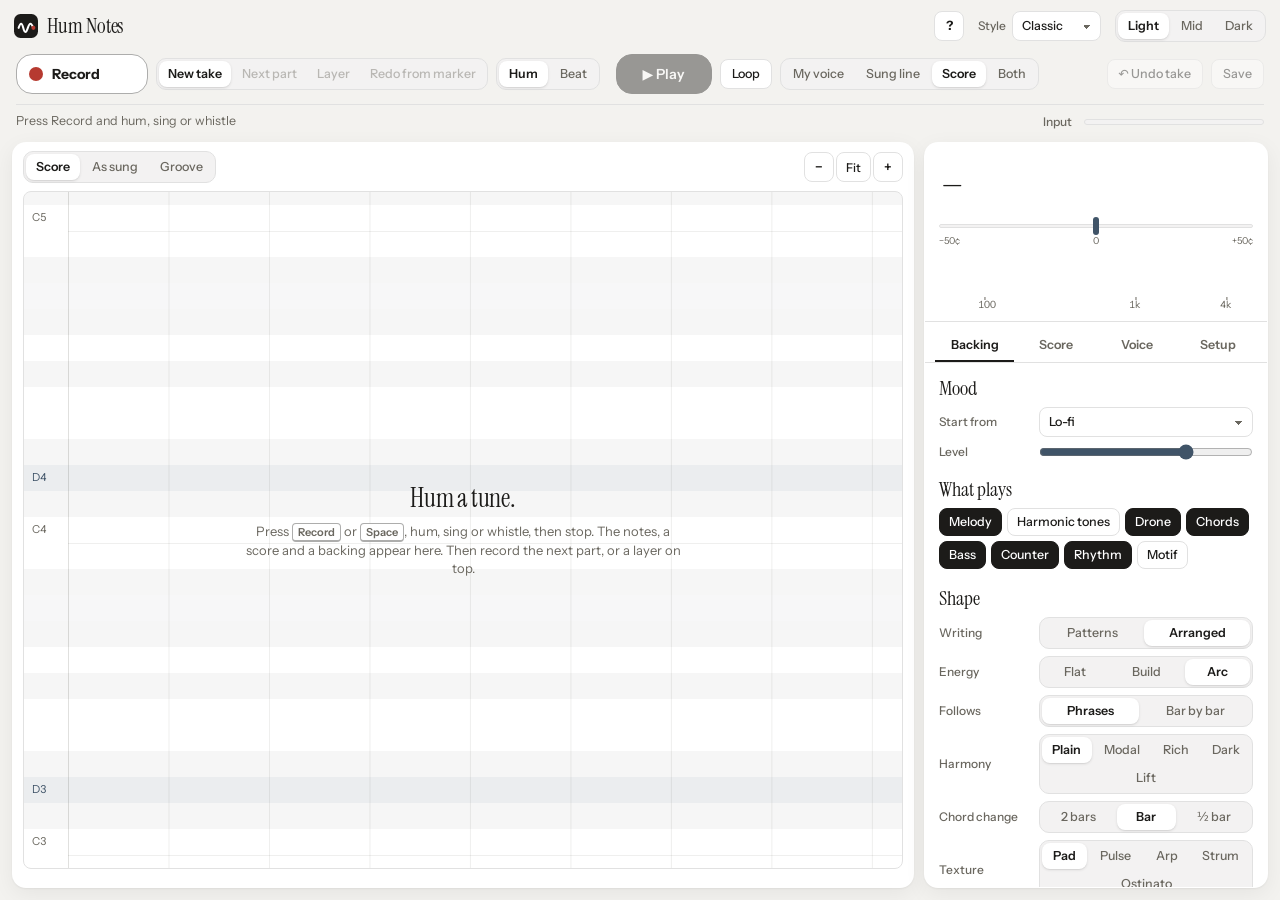
==== commit 975548d8: "Add a style picker with six looks, Classic as the default A style sets the type, corner shapes, pane" ====
--- a/index.html
+++ b/index.html
@@ -5,6 +5,7 @@
 <meta name="viewport" content="width=device-width, initial-scale=1">
 <title>Hum Notes</title>
 <link rel="stylesheet" href="theme.css">
+<script src="themes.js"></script>
 <style>
 /* ---------- app shell: header, transport, then the work area fills the rest of the window ---------- */
 html, body { height: 100%; }
@@ -12,42 +13,45 @@
 .spacer { flex: 1; }
 
 .topbar { display: flex; align-items: center; gap: 14px; padding: 10px 14px 8px; min-width: 0; }
-.brand { display: flex; align-items: center; gap: 9px; font: 700 16px/1 var(--ui); letter-spacing: -0.01em; }
-.brand svg { width: 26px; height: 26px; flex: none; }
-.brand .sub { font: 500 10px/1 var(--mono); letter-spacing: 0.1em; text-transform: uppercase; color: var(--muted); padding-top: 2px; }
+.brand { display: flex; align-items: center; gap: 9px; }
+.brand span { font-family: var(--display); font-weight: var(--display-weight); font-style: var(--display-style); font-size: 21px; line-height: 1; letter-spacing: -0.01em; }
+.brand svg { width: 24px; height: 24px; flex: none; }
 .navlink { color: var(--muted); font-size: 12.5px; text-decoration: none; }
 .navlink:hover { color: var(--accent-ink); }
 .iconbtn { width: 30px; padding: 0; font-weight: 700; }
 
 /* transport: record on the left, playback in the middle, level and messages on the right */
 .transport {
-  display: flex; flex-wrap: wrap; align-items: center; gap: 10px 16px; margin: 0 12px 10px; padding: 9px 12px;
-  background: var(--panel); border: 1px solid var(--line); border-radius: var(--r-panel);
-}
+  display: flex; flex-wrap: wrap; align-items: center; gap: 10px 16px; margin: 0 12px 10px; padding: 4px 4px 0;
+}
+[data-cards="border"] .transport { padding: 9px 12px; background: var(--panel); border: 1px solid var(--line); border-radius: var(--r-panel); }
+.editor, .inspector { background: var(--panel); border: 1px solid var(--line); border-radius: var(--r-panel); min-height: 0; min-width: 0; }
+[data-cards="shadow"] .editor, [data-cards="shadow"] .inspector { border-color: transparent; box-shadow: var(--shadow-card); }
+[data-cards="flat"] .editor, [data-cards="flat"] .inspector { border-color: transparent; }
 .cluster { display: flex; align-items: center; gap: 8px; flex-wrap: wrap; min-width: 0; }
 .transport > .end { margin-left: auto; }
 .recbtn {
-  height: 40px; padding: 0 18px 0 12px; border-radius: 20px; display: inline-flex; align-items: center; gap: 9px;
+  height: 40px; padding: 0 18px 0 12px; border-radius: max(var(--r-ctl), min(20px, calc(var(--r-ctl) * 2))); display: inline-flex; align-items: center; gap: 9px;
   background: var(--rec); border-color: var(--rec); color: var(--on-rec); font-weight: 700; font-size: 14px; min-width: 132px;
 }
 .recbtn:hover:not(:disabled) { filter: brightness(1.07); border-color: var(--rec); }
 .recbtn .dot { width: 14px; height: 14px; border-radius: 50%; background: var(--on-rec); flex: none; transition: border-radius 120ms; }
+[data-rec="quiet"] .recbtn:not(.on) { background: var(--raise); border-color: var(--line-strong); color: var(--text); }
+[data-rec="quiet"] .recbtn:not(.on) .dot { background: var(--rec); }
+[data-rec="quiet"] .recbtn:not(.on):hover { filter: none; border-color: var(--rec); }
 .recbtn.on .dot { border-radius: 3px; }
 .recbtn.on, .recbtn.on:hover { background: var(--rec); border-color: var(--rec); color: var(--on-rec); }
 .recbtn.on { animation: recpulse 1.4s ease-in-out infinite; }
 @keyframes recpulse { 0%, 100% { box-shadow: 0 0 0 0 color-mix(in srgb, var(--rec) 55%, transparent); } 50% { box-shadow: 0 0 0 7px color-mix(in srgb, var(--rec) 0%, transparent); } }
-.playbtn { height: 40px; padding: 0 18px; border-radius: 20px; font-size: 14px; min-width: 96px; }
+.playbtn { height: 40px; padding: 0 18px; border-radius: max(var(--r-ctl), min(20px, calc(var(--r-ctl) * 2))); font-size: 14px; min-width: 96px; }
 .playbtn.on { background: var(--text); border-color: var(--text); color: var(--panel); }
-.meter-cluster { order: 5; flex: 1 1 100%; flex-wrap: nowrap; gap: 12px; padding-top: 8px; border-top: 1px solid var(--line); }
+.meter-cluster { order: 5; flex: 1 1 100%; flex-wrap: nowrap; gap: 12px; padding: 8px 0 2px; border-top: 1px solid var(--line); }
 .meter-cluster .meter { width: 180px; flex: none; height: 6px; }
 .status { flex: 1; min-width: 0; font-size: 12.5px; color: var(--muted); min-height: 17px; line-height: 1.35; }
-.status::before { content: '›'; font: 600 12px var(--mono); color: var(--accent-ink); margin-right: 7px; }
 #recMode button { padding: 0 9px; }
 
 /* ---------- work area ---------- */
 .workspace { display: grid; grid-template-columns: minmax(0, 1fr) 344px; gap: 10px; padding: 0 12px 12px; min-height: 0; }
-.editor, .inspector { background: var(--panel); border: 1px solid var(--line); border-radius: var(--r-panel); min-height: 0; min-width: 0; }
-
 .editor { display: flex; flex-direction: column; overflow: hidden; }
 .editor > .toolbar, .editor > .dock { flex: none; }
 .toolbar { display: flex; align-items: center; gap: 8px; padding: 8px 10px; flex-wrap: wrap; min-width: 0; }
@@ -62,12 +66,12 @@
 .zoom button { width: 30px; padding: 0; font: 600 14px var(--mono); }
 .zoom button#zoomFit { width: auto; padding: 0 9px; font: 500 12px var(--ui); }
 #degLegend { display: inline-flex; gap: 3px; align-items: center; }
-#degLegend i { font: normal 600 10.5px/1 var(--mono); width: 18px; height: 18px; border-radius: 4px; display: inline-flex; align-items: center; justify-content: center; color: var(--on-deg); }
-
-.stage { position: relative; flex: 1 1 0; margin: 0 10px; background: var(--roll); border: 1px solid var(--line); border-radius: 8px; overflow: hidden; min-height: 200px; }
+#degLegend i { font: normal 600 10.5px/1 var(--mono); width: 18px; height: 18px; border-radius: min(9px, var(--r-ctl)); display: inline-flex; align-items: center; justify-content: center; color: var(--on-deg); }
+
+.stage { position: relative; flex: 1 1 0; margin: 0 10px; background: var(--roll); border: 1px solid var(--line); border-radius: max(0px, calc(var(--r-panel) - 6px)); overflow: hidden; min-height: 200px; }
 .stage canvas { position: absolute; inset: 0; width: 100%; height: 100%; display: block; cursor: crosshair; }
 .empty { position: absolute; inset: 0; display: flex; flex-direction: column; align-items: center; justify-content: center; gap: 8px; pointer-events: none; text-align: center; padding: 20px; }
-.empty b { font: 600 20px/1.2 var(--ui); letter-spacing: -0.01em; }
+.empty b { font-family: var(--display); font-weight: var(--display-weight); font-style: var(--display-style); font-size: 26px; line-height: 1.2; letter-spacing: -0.01em; }
 .empty span { color: var(--muted); max-width: 440px; }
 .empty kbd { font: 600 11px var(--mono); border: 1px solid var(--line-strong); border-bottom-width: 2px; border-radius: 4px; padding: 1px 5px; background: var(--raise); }
 
@@ -102,7 +106,7 @@
 .inspector { display: grid; grid-template-rows: auto auto minmax(0, 1fr); overflow: hidden; }
 .tuner { padding: 12px 14px 10px; display: flex; flex-direction: column; gap: 8px; border-bottom: 1px solid var(--line); }
 .tuner-top { display: flex; align-items: flex-end; gap: 12px; min-height: 52px; }
-.note-big { font: 600 50px/0.9 var(--ui); letter-spacing: -0.03em; min-width: 82px; text-decoration: underline 5px var(--degc, transparent); text-underline-offset: 7px; text-decoration-skip-ink: none; }
+.note-big { font-family: var(--display); font-weight: var(--display-weight); font-style: var(--display-style); font-size: 52px; line-height: 0.9; letter-spacing: -0.02em; min-width: 82px; text-decoration: underline 5px var(--degc, transparent); text-underline-offset: 7px; text-decoration-skip-ink: none; }
 .note-big sub { font: 500 20px var(--mono); vertical-align: baseline; color: var(--muted); letter-spacing: 0; }
 .tuner-meta { display: flex; flex-direction: column; gap: 3px; min-width: 0; padding-bottom: 2px; }
 .hz { font: 12px var(--mono); color: var(--muted); }
@@ -124,11 +128,12 @@
 
 .tabs { display: flex; gap: 2px; padding: 8px 10px 0; border-bottom: 1px solid var(--line); }
 .tabs button { height: 32px; border: 0; border-bottom: 2px solid transparent; border-radius: 0; background: none; color: var(--muted); padding: 0 10px; font-weight: 600; flex: 1; }
-.tabs button[aria-selected="true"] { color: var(--text); border-bottom-color: var(--accent); }
+.tabs button[aria-selected="true"] { color: var(--text); border-bottom-color: var(--text); }
 .tabbody { overflow-y: auto; padding: 4px 14px 16px; scrollbar-width: thin; }
 .pane h3:first-child, .pane > p:first-child + div > h3:first-child { margin-top: 10px; }
-.pane h3 { font: 500 10px/1 var(--mono); text-transform: uppercase; letter-spacing: 0.1em; color: var(--muted); margin: 16px 0 8px; display: flex; align-items: center; gap: 8px; }
-.pane h3::after { content: ''; flex: 1; height: 1px; background: var(--line); }
+.pane h3 { font-family: var(--h3-font); font-size: var(--h3-size); font-weight: var(--h3-weight); font-style: var(--h3-style); line-height: 1.1;
+  text-transform: var(--h3-case); letter-spacing: var(--h3-spacing); color: var(--text); margin: 18px 0 8px; display: flex; align-items: center; gap: 8px; }
+.pane h3::after { content: ''; flex: 1; height: 1px; background: var(--line); display: var(--h3-rule); }
 .field { display: grid; grid-template-columns: 92px minmax(0, 1fr); align-items: center; gap: 8px; margin: 7px 0; }
 .field > .label { line-height: 1.2; }
 .field > .ctl { display: flex; align-items: center; gap: 6px; flex-wrap: wrap; min-width: 0; }
@@ -148,7 +153,7 @@
 /* shortcuts */
 dialog { border: 1px solid var(--line-strong); border-radius: var(--r-panel); background: var(--raise); color: var(--text); box-shadow: var(--shadow-pop); padding: 18px 20px; max-width: min(520px, calc(100vw - 24px)); }
 dialog::backdrop { background: rgba(0,0,0,0.35); }
-dialog h2 { font: 700 16px var(--ui); margin: 0 0 10px; }
+dialog h2 { font-family: var(--display); font-weight: var(--display-weight); font-style: var(--display-style); font-size: 22px; margin: 0 0 10px; }
 dialog table { border-collapse: collapse; width: 100%; font-size: 13px; }
 dialog td { padding: 5px 0; border-bottom: 1px solid var(--line); vertical-align: top; }
 dialog td:first-child { width: 150px; }
@@ -182,7 +187,7 @@
 }
 @media (max-width: 520px) {
   .topbar { gap: 10px; }
-  .brand .sub, .navlink { display: none; }
+  .navlink, .stylepick .label { display: none; }
   .recbtn, .playbtn { flex: 1; }
   #recMode, #hear { width: 100%; }
   #recMode button, #hear button { flex: 1; padding: 0 4px; font-size: 12px; }
@@ -197,12 +202,13 @@
 <header class="topbar">
   <div class="brand">
     <svg viewBox="0 0 26 26" aria-hidden="true"><rect width="26" height="26" rx="7" fill="var(--text)"/><path d="M5 15c2-6 3.5-6 5 0s3 6 5 0 3.5-6 6 0" fill="none" stroke="var(--panel)" stroke-width="2.2" stroke-linecap="round"/><circle cx="21" cy="15" r="2.2" fill="var(--rec)"/></svg>
-    <span>Hum Notes</span><span class="sub">hum · score · arrange</span>
+    <span>Hum Notes</span>
   </div>
   <a class="navlink" href="lab.html" title="Record your voice part by part to build your own synth voice">Voice lab ↗</a>
   <div class="spacer"></div>
   <button class="iconbtn" id="keysBtn" title="Keyboard shortcuts (?)" aria-label="Keyboard shortcuts">?</button>
-  <div class="seg" id="theme" role="group" aria-label="Theme">
+  <label class="stylepick" title="Try another look (T cycles through them)"><span class="label">Style</span><select id="styleSel" aria-label="Style"></select></label>
+  <div class="seg" id="theme" role="group" aria-label="Tone">
     <button data-v="light">Light</button><button data-v="mid">Mid</button><button data-v="dark">Dark</button>
   </div>
 </header>
@@ -442,6 +448,7 @@
     <tr><td><kbd>D</kbd> <kbd>M</kbd> <kbd>H</kbd></td><td>Drone, click, hear yourself live</td></tr>
     <tr><td>Score edits</td><td><kbd>Delete</kbd> · arrows nudge (<kbd>Shift</kbd>: octave / beat) · <kbd>S</kbd> split · <kbd>J</kbd> join · <kbd>Ctrl</kbd>+<kbd>C</kbd>/<kbd>V</kbd>/<kbd>D</kbd>/<kbd>A</kbd> · <kbd>Ctrl</kbd>+<kbd>Z</kbd>/<kbd>Y</kbd></td></tr>
     <tr><td><kbd>Esc</kbd></td><td>Clear selection and start marker</td></tr>
+    <tr><td><kbd>T</kbd> · <kbd>Shift</kbd>+<kbd>T</kbd></td><td>Next style · next tone (light, mid, dark)</td></tr>
     <tr><td><kbd>?</kbd></td><td>This list</td></tr>
   </table>
   <form method="dialog"><button class="primary">Close</button></form>
@@ -453,7 +460,7 @@
   if (HOSTED) document.querySelector('.navlink[href="lab.html"]').hidden = true;
   // live reload: poll the page's files and reload when one changes (kept here so it outlives script errors)
   if (!HOSTED) (async function watch() {
-    const files = ['index.html', 'theme.css', 'app.js', 'dsp.js', 'voicesynth.js', 'profilesynth.js', 'motif.js', 'arrange.js', 'form.js', 'rhythm2.js', 'sampler.js', 'rhythm.js', 'pitch-worklet.js'], seen = {};
+    const files = ['index.html', 'theme.css', 'themes.js', 'app.js', 'dsp.js', 'voicesynth.js', 'profilesynth.js', 'motif.js', 'arrange.js', 'form.js', 'rhythm2.js', 'sampler.js', 'rhythm.js', 'pitch-worklet.js'], seen = {};
     let pending = false;
     for (;;) {
       for (const f of files) {
--- a/theme.css
+++ b/theme.css
@@ -1,78 +1,37 @@
-/* Hum Notes: shared look. Three themes: light and mid carry dark text, dark carries light text.
-   Every colour the pages and the canvases use is a token here; app.js reads the canvas ones. */
+/* Hum Notes: shared look. Colours, type and corner sizes are set by themes.js as custom properties
+   (one style × one tone); the defaults here only cover the moment before it runs. Shape variants
+   per style hang off data attributes on <html>: data-cards, data-lamps, data-rec, data-seg. */
+@font-face { font-family: 'Instrument Sans'; src: url(fonts/instrumentsans.woff2) format('woff2'); font-weight: 400 700; font-display: swap; }
+@font-face { font-family: 'Instrument Serif'; src: url(fonts/instrumentserif.woff2) format('woff2'); font-weight: 400; font-display: swap; }
+@font-face { font-family: 'Instrument Serif'; src: url(fonts/instrumentserif-italic.woff2) format('woff2'); font-weight: 400; font-style: italic; font-display: swap; }
 @font-face { font-family: 'Space Grotesk'; src: url(fonts/spacegrotesk.woff2) format('woff2'); font-weight: 300 700; font-display: swap; }
 @font-face { font-family: 'JetBrains Mono'; src: url(fonts/jetbrainsmono.woff2) format('woff2'); font-weight: 400 700; font-display: swap; }
-
-:root, [data-theme="light"] {
-  color-scheme: light;
-  --bg: #E6E9ED; --panel: #F7F8FA; --raise: #FFFFFF; --sunk: #E2E6EA;
-  --line: #D2D7DD; --line-strong: #A1A9B2;
-  --text: #0D1014; --muted: #545E69;
-  --accent: #2D4BF0; --accent-ink: #213CD0; --accent-soft: rgba(45,75,240,0.12); --on-accent: #FFFFFF;
-  --rec: #DE3631; --on-rec: #FFFFFF; --ok: #1E7F45; --bad: #C2301F;
-  --shadow-key: 0 1px 0 rgba(13,16,20,0.05), 0 1px 3px rgba(13,16,20,0.12);
-  --shadow-pop: 0 12px 32px rgba(13,16,20,0.18);
-  --roll: #FCFDFE;
-  --lane-black: rgba(13,16,20,0.045); --lane-root: rgba(45,75,240,0.11); --lane-fifth: rgba(45,75,240,0.045);
-  --trace: #2D4BF0; --note: rgba(45,75,240,0.20); --note-edge: #213CD0; --grid: rgba(13,16,20,0.07);
-  --bar: rgba(13,16,20,0.24); --wave: rgba(13,16,20,0.15);
-  --bk-note: rgba(13,16,20,0.07); --bk-edge: #A1A9B2; --bk-low: rgba(13,16,20,0.13); --bk-low-edge: #545E69;
-  --deg1: #F0595E; --deg2: #F59E2E; --deg3: #E2BB12; --deg4: #46BC66; --deg5: #35AED6; --deg6: #8B7AF0; --deg7: #EC67AC; --deg0: #B4BBC3; --on-deg: #0D1014;
-  --layer1: #0B9690; --layer2: #C96A00; --layer3: #B62BC9; --layer4: #5B9410;
-}
-[data-theme="mid"] {
-  color-scheme: light;
-  --bg: #8B9299; --panel: #9AA1A9; --raise: #AEB4BB; --sunk: #868D95;
-  --line: #788089; --line-strong: #4C535C;
-  --text: #06080B; --muted: #1C2229;
-  --accent: #1A2DB5; --accent-ink: #0F1D85; --accent-soft: rgba(15,29,133,0.16); --on-accent: #FFFFFF;
-  --rec: #A9131A; --on-rec: #FFFFFF; --ok: #0D4A24; --bad: #7A1209;
-  --shadow-key: 0 1px 0 rgba(6,8,11,0.10), 0 1px 3px rgba(6,8,11,0.22);
-  --shadow-pop: 0 12px 32px rgba(6,8,11,0.32);
-  --roll: #A4ABB2;
-  --lane-black: rgba(6,8,11,0.07); --lane-root: rgba(15,29,133,0.16); --lane-fifth: rgba(15,29,133,0.07);
-  --trace: #0F1D85; --note: rgba(15,29,133,0.22); --note-edge: #0A1561; --grid: rgba(6,8,11,0.10);
-  --bar: rgba(6,8,11,0.32); --wave: rgba(6,8,11,0.20);
-  --bk-note: rgba(6,8,11,0.08); --bk-edge: #4C535C; --bk-low: rgba(6,8,11,0.16); --bk-low-edge: #1C2229;
-  --deg1: #EC474C; --deg2: #F38C14; --deg3: #E6BC0E; --deg4: #34B257; --deg5: #22A5D1; --deg6: #8370EE; --deg7: #E8559F; --deg0: #6C747D; --on-deg: #06080B;
-  --layer1: #04625E; --layer2: #8A4700; --layer3: #7E1290; --layer4: #375E04;
-}
-[data-theme="dark"] {
-  color-scheme: dark;
-  --bg: #0A0C0F; --panel: #12151A; --raise: #1B1F25; --sunk: #0D1014;
-  --line: #262B32; --line-strong: #3D444D;
-  --text: #E7EAEE; --muted: #909AA5;
-  --accent: #7088FF; --accent-ink: #93A5FF; --accent-soft: rgba(112,136,255,0.16); --on-accent: #0A0C0F;
-  --rec: #FF5A54; --on-rec: #0A0C0F; --ok: #6CD98A; --bad: #FF8A73;
-  --shadow-key: 0 1px 0 rgba(255,255,255,0.03) inset, 0 1px 3px rgba(0,0,0,0.5);
-  --shadow-pop: 0 14px 36px rgba(0,0,0,0.6);
-  --roll: #0E1115;
-  --lane-black: rgba(0,0,0,0.30); --lane-root: rgba(112,136,255,0.13); --lane-fifth: rgba(112,136,255,0.05);
-  --trace: #93A5FF; --note: rgba(112,136,255,0.28); --note-edge: #93A5FF; --grid: rgba(231,234,238,0.06);
-  --bar: rgba(231,234,238,0.18); --wave: rgba(231,234,238,0.14);
-  --bk-note: rgba(231,234,238,0.06); --bk-edge: #4A525C; --bk-low: rgba(231,234,238,0.12); --bk-low-edge: #909AA5;
-  --deg1: #FF6B6F; --deg2: #FFA94D; --deg3: #FFD43B; --deg4: #69DB7C; --deg5: #4FC3F7; --deg6: #A99BFF; --deg7: #F783C0; --deg0: #5C6570; --on-deg: #0A0C0F;
-  --layer1: #2DD4BF; --layer2: #FBBF24; --layer3: #E879F9; --layer4: #A3E635;
-}
-/* older names, for pages written before the tokens above */
-:root { --surface: var(--panel); --accent-strong: var(--accent-ink); --good: var(--ok); }
+@font-face { font-family: 'Newsreader'; src: url(fonts/newsreader.woff2) format('woff2'); font-weight: 400 700; font-display: swap; }
+@font-face { font-family: 'Nunito'; src: url(fonts/nunito.woff2) format('woff2'); font-weight: 400 800; font-display: swap; }
 
 :root {
-  --ui: 'Space Grotesk', ui-sans-serif, system-ui, -apple-system, 'Segoe UI', sans-serif;
-  --mono: 'JetBrains Mono', ui-monospace, 'SF Mono', Menlo, Consolas, monospace;
-  --r-ctl: 6px; --r-panel: 10px;
+  --bg: #F3F2EF; --panel: #FFFFFF; --raise: #FFFFFF; --sunk: #F1F0EE; --line: #E1E0DD; --line-strong: #B1AFAA;
+  --text: #1C1B19; --muted: #6A675F; --accent: #405468; --accent-ink: #405468; --accent-soft: rgba(64,84,104,0.12); --on-accent: #FFFFFF;
+  --primary-bg: #1C1B19; --primary-fg: #FFFFFF; --rec: #B63A30; --on-rec: #FFFFFF; --ok: #1E7F45; --bad: #B42318;
+  --shadow-key: 0 1px 3px rgba(0,0,0,0.11); --shadow-pop: 0 12px 32px rgba(0,0,0,0.16); --shadow-card: 0 6px 22px rgba(0,0,0,0.06);
+  --roll: #FFFFFF; --on-deg: #161616;
+  --ui: 'Instrument Sans', system-ui, sans-serif; --display: 'Instrument Serif', Georgia, serif; --display-weight: 400; --display-style: normal;
+  --mono: var(--ui); --r-ctl: 8px; --r-panel: 14px;
+  --label-font: var(--ui); --label-size: 12px; --label-case: none; --label-spacing: 0; --label-weight: 500; --label-variant: normal;
+  --h3-font: var(--display); --h3-size: 20px; --h3-case: none; --h3-spacing: 0; --h3-weight: 400; --h3-style: normal; --h3-rule: none;
 }
 
 * { box-sizing: border-box; }
 [hidden] { display: none !important; }
 html, body { margin: 0; }
-body { background: var(--bg); color: var(--text); font: 13px/1.4 var(--ui); -webkit-font-smoothing: antialiased; }
+body { background: var(--bg); color: var(--text); font: 13px/1.4 var(--ui); font-variant-numeric: tabular-nums; -webkit-font-smoothing: antialiased; }
 
-/* micro labels: mono capitals */
 .label {
-  font: 500 10px/1 var(--mono); text-transform: uppercase; letter-spacing: 0.1em; color: var(--muted);
+  font-family: var(--label-font); font-size: var(--label-size); font-weight: var(--label-weight); line-height: 1.15;
+  text-transform: var(--label-case); letter-spacing: var(--label-spacing); font-variant: var(--label-variant); color: var(--muted);
 }
 .num, .val { font-family: var(--mono); font-variant-numeric: tabular-nums; }
+.display { font-family: var(--display); font-weight: var(--display-weight); font-style: var(--display-style); }
 
 button, select, input[type=number] {
   font: 500 12.5px/1 var(--ui); color: var(--text); background: var(--raise);
@@ -87,21 +46,29 @@
 :focus-visible { outline: 2px solid var(--accent); outline-offset: 2px; }
 button.small { height: 26px; padding: 0 9px; font-size: 12px; }
 button.on { background: var(--accent-soft); border-color: var(--accent); color: var(--accent-ink); }
-button.primary { background: var(--accent); border-color: var(--accent); color: var(--on-accent); font-weight: 600; }
-button.primary:hover:not(:disabled) { filter: brightness(1.08); border-color: var(--accent); }
+button.primary { background: var(--primary-bg); border-color: var(--primary-bg); color: var(--primary-fg); font-weight: 600; }
+button.primary:hover:not(:disabled) { filter: brightness(1.12); border-color: var(--primary-bg); }
 input[type=range] { accent-color: var(--accent); width: 100%; min-width: 80px; margin: 0; }
 
-/* segmented control: keys in a sunk track */
+/* segmented control. track: keys in a sunk track · underline: words, the chosen one underlined · invert: boxed, chosen one inverted */
 .seg { display: inline-flex; flex-wrap: wrap; gap: 2px; padding: 2px; background: var(--sunk); border: 1px solid var(--line); border-radius: calc(var(--r-ctl) + 2px); }
 .seg button { height: 26px; border: 0; border-radius: var(--r-ctl); background: transparent; color: var(--muted); padding: 0 10px; }
 .seg button:hover:not(:disabled) { color: var(--text); }
 .seg button.on { background: var(--raise); color: var(--text); box-shadow: var(--shadow-key); font-weight: 600; }
+[data-seg="underline"] .seg { background: none; border: 0; padding: 0; gap: 2px 12px; }
+[data-seg="underline"] .seg button { padding: 0 1px; border-radius: 0; border-bottom: 1.5px solid transparent; }
+[data-seg="underline"] .seg button.on { background: none; box-shadow: none; border-bottom-color: var(--text); }
+[data-seg="invert"] .seg { gap: 0; padding: 0; background: var(--raise); }
+[data-seg="invert"] .seg button { border-radius: 0; }
+[data-seg="invert"] .seg button.on { background: var(--text); color: var(--panel); box-shadow: none; }
 
-/* on/off buttons with a lamp */
+/* on/off switches: a lamp, or (lamps off) filled when on */
 button.led { display: inline-flex; align-items: center; gap: 7px; }
 button.led::before { content: ''; width: 7px; height: 7px; border-radius: 50%; background: var(--line-strong); flex: none; }
 button.led.on { background: var(--raise); color: var(--text); border-color: var(--line-strong); }
 button.led.on::before { background: var(--accent); box-shadow: 0 0 0 2px var(--accent-soft), 0 0 8px var(--accent); }
+[data-lamps="off"] button.led::before { display: none; }
+[data-lamps="off"] button.led.on { background: var(--primary-bg); border-color: var(--primary-bg); color: var(--primary-fg); }
 
 .meter { height: 6px; border-radius: 3px; background: var(--sunk); overflow: hidden; border: 1px solid var(--line); }
 .meter > div { height: 100%; width: 0; background: var(--line-strong); transition: width 40ms linear; }
@@ -123,3 +90,7 @@
 .popover .row { display: flex; flex-wrap: wrap; gap: 4px; align-items: center; }
 .popover .row .label { min-width: 72px; }
 .popover button { height: 26px; padding: 0 8px; font-size: 12px; }
+
+/* the style picker (header) */
+.stylepick { display: inline-flex; align-items: center; gap: 6px; }
+.stylepick select { height: 30px; }
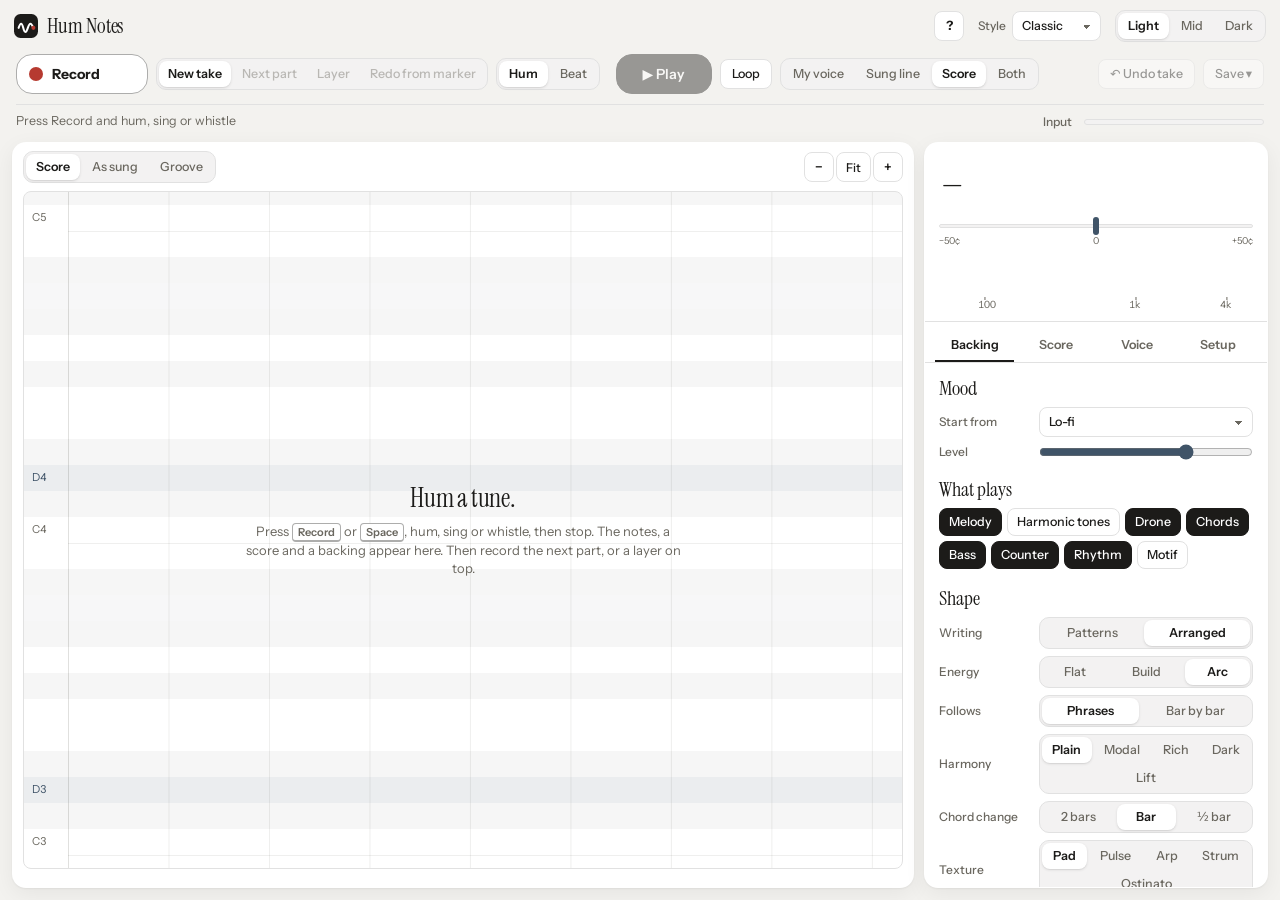
==== commit 94b5c4b9: "Save downloads MIDI, audio, the recording, or all in a zip Save (and Ctrl+S) opens a download menu t" ====
--- a/index.html
+++ b/index.html
@@ -236,7 +236,7 @@
   </div>
   <div class="cluster end">
     <button id="undoRec" disabled title="Bring back the take as it was before the last recording">↶ Undo take</button>
-    <button id="save" disabled>Save</button>
+    <button id="save" disabled title="Download the result: MIDI, audio, or both in a zip (Ctrl+S)">Save ▾</button>
   </div>
 </section>
 
@@ -428,8 +428,7 @@
         <h3>Take</h3>
         <div class="btnrow">
           <button class="small" id="copy" disabled title="Copy the notes as text">Copy notes</button>
-          <button class="small" id="midi" disabled title="Download a MIDI file (score view: every part as its own track)">MIDI</button>
-          <button class="small" id="wav" disabled title="Download the recording (with its layers) as a WAV file">WAV</button>
+          <button class="small" id="dlBtn" disabled title="MIDI, audio, or both in a zip">Download…</button>
           <button class="small" id="clear" disabled title="Start over (Undo take brings it back)">Clear take</button>
         </div>
       </div>
@@ -449,6 +448,7 @@
     <tr><td>Score edits</td><td><kbd>Delete</kbd> · arrows nudge (<kbd>Shift</kbd>: octave / beat) · <kbd>S</kbd> split · <kbd>J</kbd> join · <kbd>Ctrl</kbd>+<kbd>C</kbd>/<kbd>V</kbd>/<kbd>D</kbd>/<kbd>A</kbd> · <kbd>Ctrl</kbd>+<kbd>Z</kbd>/<kbd>Y</kbd></td></tr>
     <tr><td><kbd>Esc</kbd></td><td>Clear selection and start marker</td></tr>
     <tr><td><kbd>T</kbd> · <kbd>Shift</kbd>+<kbd>T</kbd></td><td>Next style · next tone (light, mid, dark)</td></tr>
+    <tr><td><kbd>Ctrl</kbd>+<kbd>S</kbd></td><td>Save: download MIDI, audio, or both in a zip</td></tr>
     <tr><td><kbd>?</kbd></td><td>This list</td></tr>
   </table>
   <form method="dialog"><button class="primary">Close</button></form>
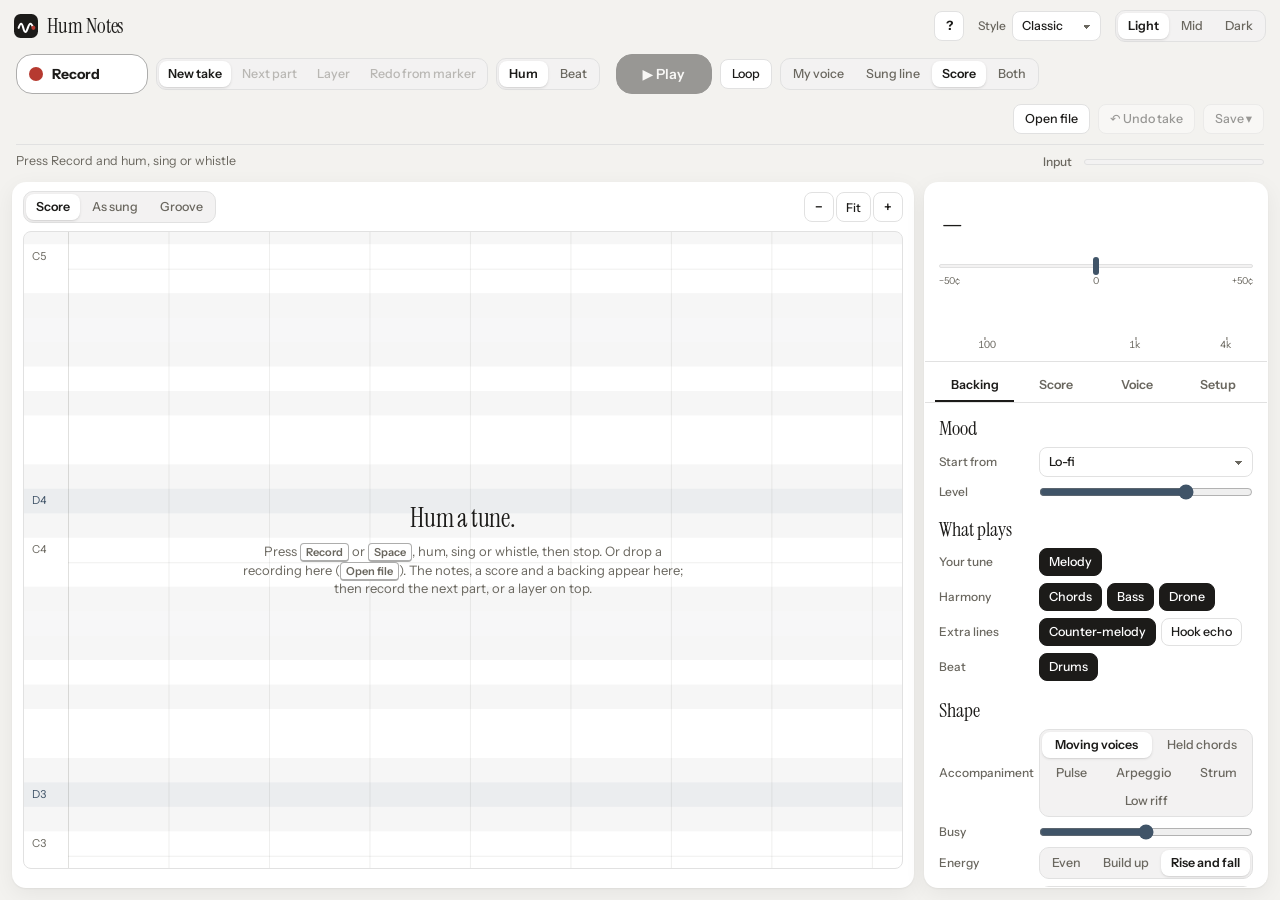
==== commit 9642625f: "Fix Play/Stop, open audio files, clearer backing controls - Play/Stop: the button turns to Stop at o" ====
--- a/index.html
+++ b/index.html
@@ -73,6 +73,7 @@
 .empty { position: absolute; inset: 0; display: flex; flex-direction: column; align-items: center; justify-content: center; gap: 8px; pointer-events: none; text-align: center; padding: 20px; }
 .empty b { font-family: var(--display); font-weight: var(--display-weight); font-style: var(--display-style); font-size: 26px; line-height: 1.2; letter-spacing: -0.01em; }
 .empty span { color: var(--muted); max-width: 440px; }
+body.dropping .stage { outline: 2px dashed var(--accent); outline-offset: -6px; }
 .empty kbd { font: 600 11px var(--mono); border: 1px solid var(--line-strong); border-bottom-width: 2px; border-radius: 4px; padding: 1px 5px; background: var(--raise); }
 
 /* the dock under the roll: one scrolling line per kind of thing */
@@ -235,6 +236,8 @@
     <span class="label">Input</span><div class="meter" title="Input level"><div id="level"></div></div>
   </div>
   <div class="cluster end">
+    <button id="openBtn" title="Open a recording (WAV, MP3, M4A…) to transcribe and accompany; or drop one on the page">Open file</button>
+    <input type="file" id="fileIn" accept="audio/*,video/*,.wav,.mp3,.m4a,.aac,.ogg,.opus,.flac,.webm,.aif,.aiff" hidden>
     <button id="undoRec" disabled title="Bring back the take as it was before the last recording">↶ Undo take</button>
     <button id="save" disabled title="Download the result: MIDI, audio, or both in a zip (Ctrl+S)">Save ▾</button>
   </div>
@@ -286,7 +289,7 @@
       <canvas id="cv"></canvas>
       <div class="empty" id="emptyMsg">
         <b>Hum a tune.</b>
-        <span>Press <kbd>Record</kbd> or <kbd>Space</kbd>, hum, sing or whistle, then stop. The notes, a score and a backing appear here. Then record the next part, or a layer on top.</span>
+        <span>Press <kbd>Record</kbd> or <kbd>Space</kbd>, hum, sing or whistle, then stop. Or drop a recording here (<kbd>Open file</kbd>). The notes, a score and a backing appear here; then record the next part, or a layer on top.</span>
       </div>
     </div>
     <div class="dock">
@@ -330,22 +333,27 @@
           </select></div></div>
           <div class="field"><span class="label">Level</span><div class="ctl"><input type="range" id="bvol" min="0" max="1" step="0.01" value="0.7"></div></div>
           <h3>What plays</h3>
-          <div class="toggles" id="accToggles">
-            <button class="led on" data-acc="melody">Melody</button><button class="led" data-acc="harmonics">Harmonic tones</button><button class="led on" data-acc="drone">Drone</button><button class="led on" data-acc="chords">Chords</button><button class="led on" data-acc="bass">Bass</button><button class="led on" data-acc="counter">Counter</button><button class="led on" data-acc="rhythm">Rhythm</button><button class="led" data-acc="motif">Motif</button>
-          </div>
+          <div class="field"><span class="label">Your tune</span><div class="toggles"><button class="led on" data-acc="melody" title="The melody you hummed, played by the sound chosen under Score">Melody</button></div></div>
+          <div class="field"><span class="label">Harmony</span><div class="toggles" id="accToggles">
+            <button class="led on" data-acc="chords" title="The chords under the tune">Chords</button><button class="led on" data-acc="bass" title="A bass line under the chords">Bass</button><button class="led on" data-acc="drone" title="The home note and its fifth, held under everything">Drone</button>
+          </div></div>
+          <div class="field"><span class="label">Extra lines</span><div class="toggles">
+            <button class="led on" data-acc="counter" title="A second, quieter tune that answers yours in its gaps">Counter-melody</button><button class="led" data-acc="motif" title="The backing picks up a short figure from your tune (its hook) and repeats it: as a riff, an echo, a sequence…">Hook echo</button>
+          </div></div>
+          <div class="field"><span class="label">Beat</span><div class="toggles"><button class="led on" data-acc="rhythm" title="Drums: the feel is chosen under Shape">Drums</button></div></div>
           <h3>Shape</h3>
-          <div class="field"><span class="label">Writing</span><div class="seg" data-key="writing"><button data-v="blocks">Patterns</button><button data-v="arranged" class="on">Arranged</button></div></div>
-          <div class="field"><span class="label">Energy</span><div class="seg" data-key="energy"><button data-v="flat">Flat</button><button data-v="build">Build</button><button data-v="arc" class="on">Arc</button></div></div>
-          <div class="field"><span class="label">Follows</span><div class="seg" data-key="formAware" title="Composed: chords and backing follow your phrases (cadences, repeats, answers). Bar by bar: one decision per bar"><button data-v="on" class="on">Phrases</button><button data-v="off">Bar by bar</button></div></div>
-          <div class="field"><span class="label">Harmony</span><div class="seg" data-key="harmony"><button data-v="plain" class="on">Plain</button><button data-v="modal">Modal</button><button data-v="rich">Rich</button><button data-v="dark">Dark</button><button data-v="lift">Lift</button></div></div>
-          <div class="field"><span class="label">Chord change</span><div class="seg" data-key="chordRate"><button data-v="0.5">2 bars</button><button data-v="1" class="on">Bar</button><button data-v="2">½ bar</button></div></div>
-          <div class="field"><span class="label">Texture</span><div class="seg" data-key="chordStyle"><button data-v="pad" class="on">Pad</button><button data-v="pulse">Pulse</button><button data-v="arp">Arp</button><button data-v="strum">Strum</button><button data-v="ostinato">Ostinato</button></div></div>
+          <div class="field" title="How the chords are played. Moving voices: three lines that move from chord to chord, with a melodic bass. The others repeat a pattern on each chord"><span class="label">Accompaniment</span><div class="seg" id="texSeg"><button data-v="voices">Moving voices</button><button data-v="pad">Held chords</button><button data-v="pulse">Pulse</button><button data-v="arp">Arpeggio</button><button data-v="strum">Strum</button><button data-v="ostinato">Low riff</button></div></div>
+          <div class="field" title="How much the moving parts (inner voices, bass, counter-melody) do: plain and sparse to busy and decorated"><span class="label">Busy</span><div class="ctl"><input type="range" id="busy" min="0" max="1" step="0.05" value="0.5"></div></div>
+          <div class="field" title="How the backing grows over the piece"><span class="label">Energy</span><div class="seg" data-key="energy"><button data-v="flat">Even</button><button data-v="build">Build up</button><button data-v="arc" class="on">Rise and fall</button></div></div>
+          <div class="field" title="Phrases: chords and backing follow your phrases (endings, repeats, answers). Bar by bar: one decision per bar"><span class="label">Follows</span><div class="seg" data-key="formAware"><button data-v="on" class="on">Phrases</button><button data-v="off">Bar by bar</button></div></div>
+          <div class="field" title="The colour of the chords: Plain (the key's own chords), Modal (folk and modal turns), Rich (sevenths and added notes), Dark (minor-leaning), Lift (bright, rising)"><span class="label">Chord colour</span><div class="seg" data-key="harmony"><button data-v="plain" class="on">Plain</button><button data-v="modal">Modal</button><button data-v="rich">Rich</button><button data-v="dark">Dark</button><button data-v="lift">Lift</button></div></div>
+          <div class="field" title="How often the chord changes"><span class="label">Chord change</span><div class="seg" data-key="chordRate"><button data-v="0.5">Every 2 bars</button><button data-v="1" class="on">Every bar</button><button data-v="2">Every ½ bar</button></div></div>
           <div class="field"><span class="label">Sound</span><div class="seg" data-key="sound"><button data-v="synth" class="on">Synth</button><button data-v="strings">Strings</button><button data-v="brass">Brass</button><button data-v="pluck">Pluck</button><button data-v="keys">Keys</button><button data-v="orchestra">Orchestra</button></div></div>
-          <div class="field"><span class="label">Spacing</span><div class="seg" data-key="spacing"><button data-v="close" class="on">Close</button><button data-v="open">Open</button><button data-v="wide">Wide</button></div></div>
-          <div class="field"><span class="label">Register</span><div class="seg" data-key="register"><button data-v="low">Low</button><button data-v="mid" class="on">Mid</button><button data-v="high">High</button></div></div>
-          <div class="field"><span class="label">Motif use</span><div class="seg" data-key="motifUse"><button data-v="ostinato" class="on">Ostinato</button><button data-v="echo">Echo</button><button data-v="sequence">Sequence</button><button data-v="slow">Slow</button><button data-v="mirror">Mirror</button></div></div>
-          <div class="field"><span class="label">Rhythm</span><div class="seg" data-key="feel"><button data-v="backbeat" class="on">Backbeat</button><button data-v="march">March</button><button data-v="drive">Drive</button><button data-v="lilt">Lilt</button><button data-v="sparse">Sparse</button><button data-v="none">None</button><button data-v="mine">Mine</button></div></div>
-          <div class="field"><span class="label">Meter</span><div class="ctl"><select id="meterSel" title="Meter"><option value="auto">Auto</option><option value="2">2/4</option><option value="3">3/4</option><option value="4">4/4</option></select></div></div>
+          <div class="field" id="fSpacing" title="How far apart the chord notes sit"><span class="label">Spacing</span><div class="seg" data-key="spacing"><button data-v="close" class="on">Close</button><button data-v="open">Open</button><button data-v="wide">Wide</button></div></div>
+          <div class="field" id="fRegister" title="How high the chords sit"><span class="label">Register</span><div class="seg" data-key="register"><button data-v="low">Low</button><button data-v="mid" class="on">Mid</button><button data-v="high">High</button></div></div>
+          <div class="field" id="fMotif" title="How the backing uses the hook: Riff repeats it under the tune, Echo answers it a bar later, Sequence repeats it step by step higher, Slow plays it at half speed, Mirror turns it upside down"><span class="label">Hook echo as</span><div class="seg" data-key="motifUse"><button data-v="ostinato" class="on">Riff</button><button data-v="echo">Echo</button><button data-v="sequence">Sequence</button><button data-v="slow">Slow</button><button data-v="mirror">Mirror</button></div></div>
+          <div class="field" title="The drum pattern. Mine: the groove you beatboxed or tapped (Beat mode, or the Groove view)"><span class="label">Drum feel</span><div class="seg" data-key="feel"><button data-v="backbeat" class="on">Backbeat</button><button data-v="march">March</button><button data-v="drive">Drive</button><button data-v="lilt">Lilt</button><button data-v="sparse">Sparse</button><button data-v="none">None</button><button data-v="mine">Mine</button></div></div>
+          <div class="field"><span class="label">Meter</span><div class="ctl"><select id="meterSel" title="Beats in a bar"><option value="auto">Auto</option><option value="2">2/4</option><option value="3">3/4</option><option value="4">4/4</option></select></div></div>
         </div>
       </div>
 
@@ -405,6 +413,7 @@
         <h3>Partials</h3>
         <div class="field"><span class="label">Show</span><div class="seg" id="partials" data-key="partials"><button data-v="off">Off</button><button data-v="on" class="on">On</button></div></div>
         <div class="field"><span class="label">Range</span><div class="ctl"><input type="range" id="prange" min="6" max="48" step="1" value="24"><output id="prangeV" class="val"></output></div></div>
+        <div class="field" title="Play the harmonics you sang as soft tones in Score playback"><span class="label">In playback</span><div class="ctl"><button class="small led" data-acc="harmonics">Harmonic tones</button></div></div>
         <div class="field" title="Extra input gate (left: automatic)"><span class="label">Input gate</span><div class="ctl"><input type="range" id="gate" min="0" max="0.08" step="0.001" value="0"></div></div>
         <h3>Preview</h3>
         <div class="field"><span class="label">Play take</span><div class="ctl"><button class="small" id="play" disabled>▶ Play</button><div class="seg" id="playmode" data-key="playMode"><button data-v="voice" class="on">Voice</button><button data-v="notes">Notes</button><button data-v="both">Both</button><button data-v="partials">Partials</button></div></div></div>
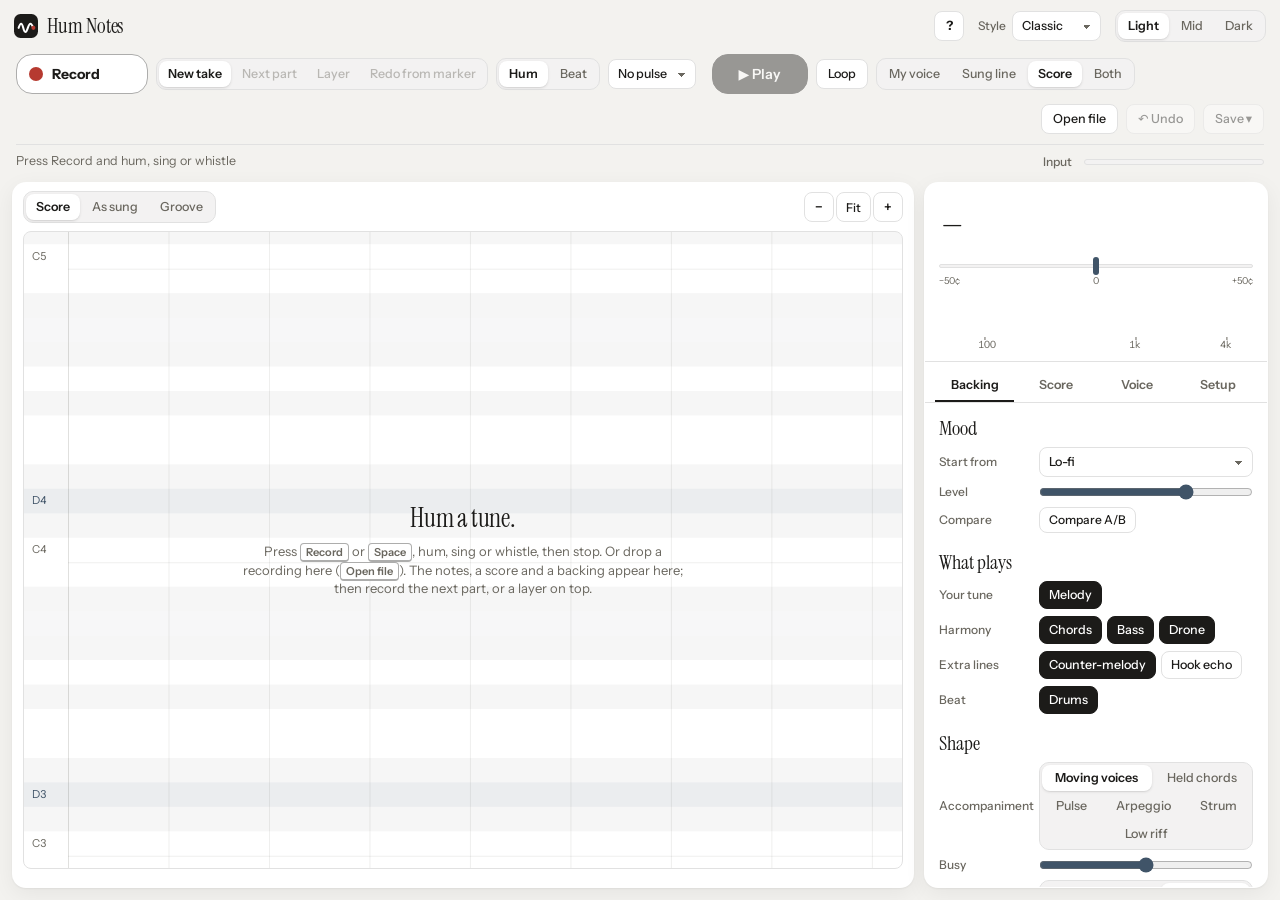
==== commit 720c0a41: "Rhythm that follows the tune, beat fixes, pulse, mixer, intro/ending Rhythm: - Beat ▾ (above the rol" ====
--- a/index.html
+++ b/index.html
@@ -47,6 +47,10 @@
 .playbtn.on { background: var(--text); border-color: var(--text); color: var(--panel); }
 .meter-cluster { order: 5; flex: 1 1 100%; flex-wrap: nowrap; gap: 12px; padding: 8px 0 2px; border-top: 1px solid var(--line); }
 .meter-cluster .meter { width: 180px; flex: none; height: 6px; }
+.mixrow .ctl { display: grid; grid-template-columns: minmax(0, 118px) minmax(60px, 1fr) 40px; gap: 6px; }
+.mixrow .ctl > .nosel { grid-column: 1; }
+.pulsebpm { display: inline-flex; align-items: center; gap: 5px; font-size: 12px; color: var(--muted); }
+.pulsebpm input { width: 56px; }
 .status { flex: 1; min-width: 0; font-size: 12.5px; color: var(--muted); min-height: 17px; line-height: 1.35; }
 #recMode button { padding: 0 9px; }
 
@@ -223,6 +227,10 @@
     <div class="seg" id="recKind" data-key="recKind" role="group" aria-label="What you are recording">
       <button data-v="hum" class="on" title="A melody: hum, sing or whistle">Hum</button><button data-v="beat" title="A drum groove: beatbox, tap or clap">Beat</button>
     </div>
+    <select id="pulseSel" title="What you hear while you record a new take: nothing, a bar counted in, or the count-in followed by a click or drums. Singing to a pulse gives the score an exact beat">
+      <option value="none">No pulse</option><option value="count" title="One bar counted in, then silence">Count-in</option><option value="click" title="One bar counted in, then a click on every beat">Click</option><option value="drums" title="One bar counted in, then the drum groove (from the Groove view)">Drums</option>
+    </select>
+    <label class="pulsebpm" id="pulseBpmWrap" hidden title="Tempo of the pulse"><input type="number" id="pulseBpm" min="40" max="240" step="1" value="90"> bpm</label>
   </div>
   <div class="cluster">
     <button class="playbtn primary" id="playMain" disabled>▶ Play</button>
@@ -238,7 +246,7 @@
   <div class="cluster end">
     <button id="openBtn" title="Open a recording (WAV, MP3, M4A…) to transcribe and accompany; or drop one on the page">Open file</button>
     <input type="file" id="fileIn" accept="audio/*,video/*,.wav,.mp3,.m4a,.aac,.ogg,.opus,.flac,.webm,.aif,.aiff" hidden>
-    <button id="undoRec" disabled title="Bring back the take as it was before the last recording">↶ Undo take</button>
+    <button id="undoRec" disabled title="Bring back the take as it was before the last recording">↶ Undo</button>
     <button id="save" disabled title="Download the result: MIDI, audio, or both in a zip (Ctrl+S)">Save ▾</button>
   </div>
 </section>
@@ -266,7 +274,8 @@
       <button class="small" id="edDup" title="Duplicate selected notes right after (Ctrl+D)">Duplicate</button>
       <span class="sep"></span>
       <button class="small" id="polishBtn" title="Move notes that sit badly (out of key, against the chord, awkward leaps, sung between two notes) to the nearby note that fits better · Ctrl+Z undoes">Polish melody</button>
-      <button class="small" id="tapBtn" title="Plays your take; tap the beat on the spacebar (or T). The score is then timed to your taps">Tap the beat</button>
+      <button class="small" id="beatBtn" title="Fix the beat: half or double tempo, move it half a beat, choose where bar 1 starts, or tap it">Beat ▾</button>
+      <button class="small" id="tapBtn" title="Plays your take; tap the beat on the spacebar. The score is then timed to your taps">Tap the beat</button>
       <button class="small" id="tapClear" hidden title="Forget the taps and let the beat be found from the humming again">Auto beat</button>
       <button class="small" id="edReset" hidden title="Throw away your edits and transcribe the take again">Re-transcribe</button>
       <span id="edInfo" title="Click a note to select · drag to move · drag its right edge to resize · double-click empty space to add · arrows nudge"></span>
@@ -332,6 +341,7 @@
             <option value="folk">Folk</option><option value="light">Light</option><option value="sad">Sad</option><option value="custom">Custom</option>
           </select></div></div>
           <div class="field"><span class="label">Level</span><div class="ctl"><input type="range" id="bvol" min="0" max="1" step="0.01" value="0.7"></div></div>
+          <div class="field" title="Keep this backing as A, change anything (that is B), then switch between them while it plays"><span class="label">Compare</span><div class="ctl"><button class="small" id="abBtn">Compare A/B</button><button class="small" id="abKeep" hidden>Keep this one</button><span class="val" id="abNow"></span></div></div>
           <h3>What plays</h3>
           <div class="field"><span class="label">Your tune</span><div class="toggles"><button class="led on" data-acc="melody" title="The melody you hummed, played by the sound chosen under Score">Melody</button></div></div>
           <div class="field"><span class="label">Harmony</span><div class="toggles" id="accToggles">
@@ -352,8 +362,18 @@
           <div class="field" id="fSpacing" title="How far apart the chord notes sit"><span class="label">Spacing</span><div class="seg" data-key="spacing"><button data-v="close" class="on">Close</button><button data-v="open">Open</button><button data-v="wide">Wide</button></div></div>
           <div class="field" id="fRegister" title="How high the chords sit"><span class="label">Register</span><div class="seg" data-key="register"><button data-v="low">Low</button><button data-v="mid" class="on">Mid</button><button data-v="high">High</button></div></div>
           <div class="field" id="fMotif" title="How the backing uses the hook: Riff repeats it under the tune, Echo answers it a bar later, Sequence repeats it step by step higher, Slow plays it at half speed, Mirror turns it upside down"><span class="label">Hook echo as</span><div class="seg" data-key="motifUse"><button data-v="ostinato" class="on">Riff</button><button data-v="echo">Echo</button><button data-v="sequence">Sequence</button><button data-v="slow">Slow</button><button data-v="mirror">Mirror</button></div></div>
-          <div class="field" title="The drum pattern. Mine: the groove you beatboxed or tapped (Beat mode, or the Groove view)"><span class="label">Drum feel</span><div class="seg" data-key="feel"><button data-v="backbeat" class="on">Backbeat</button><button data-v="march">March</button><button data-v="drive">Drive</button><button data-v="lilt">Lilt</button><button data-v="sparse">Sparse</button><button data-v="none">None</button><button data-v="mine">Mine</button></div></div>
+          <div class="field" id="fBassLock" title="In the pattern accompaniments: a bass note on every kick drum hit, so bass and drums lock together"><span class="label">Bass</span><div class="seg" data-key="bassLock"><button data-v="off" class="on">Own rhythm</button><button data-v="on">With the kick</button></div></div>
+          <h3>Beat</h3>
+          <div class="field" title="The drum pattern. Mine: the groove you beatboxed or tapped (Beat mode, or the Groove view)"><span class="label">Drum feel</span><div class="seg" data-key="feel"><button data-v="backbeat" class="on">Backbeat</button><button data-v="halftime">Half-time</button><button data-v="shuffle">Shuffle</button><button data-v="drive">Drive</button><button data-v="march">March</button><button data-v="waltz">Waltz</button><button data-v="bossa">Bossa</button><button data-v="lilt">Lilt</button><button data-v="sparse">Sparse</button><button data-v="none">None</button><button data-v="mine">Mine</button></div></div>
+          <div class="field" title="On: the drums listen to the tune: hats keep to the beat when you sing busily and fill in when you rest, a kick under notes that push ahead of the beat, fills into each new phrase, a crash on loud phrase starts, half-time in quiet phrases, and an ending on your last note. Off: the plain pattern"><span class="label">Drums follow</span><div class="seg" data-key="drumFollow"><button data-v="on" class="on">The tune</button><button data-v="off">Plain pattern</button></div></div>
+          <div class="field" title="Swing: notes on the off-beat played late, long-short instead of even. From your singing: as much as you swung; Straight: even; Swung: a fixed swing"><span class="label">Swing</span><div class="seg" data-key="swing"><button data-v="auto" class="on" id="swingAuto">From your singing</button><button data-v="straight">Straight</button><button data-v="swung">Swung</button></div></div>
           <div class="field"><span class="label">Meter</span><div class="ctl"><select id="meterSel" title="Beats in a bar"><option value="auto">Auto</option><option value="2">2/4</option><option value="3">3/4</option><option value="4">4/4</option></select></div></div>
+          <p class="hint">Beat found wrong? Use <b>Beat ▾</b> above the roll: half or double tempo, move it half a beat, or say where bar 1 starts.</p>
+          <h3>Intro &amp; ending</h3>
+          <div class="field" title="Bars of backing before the tune comes in: its first chord with the bass and drums"><span class="label">Intro</span><div class="seg" data-key="intro"><button data-v="0" class="on">None</button><button data-v="1">1 bar</button><button data-v="2">2 bars</button></div></div>
+          <div class="field" title="Stop: everything ends with your last note. Ring: the last chord rings on for a bar"><span class="label">Ending</span><div class="seg" data-key="ending"><button data-v="stop">Stop</button><button data-v="ring" class="on">Ring</button></div></div>
+          <h3>Mix</h3>
+          <div id="mixer"></div>
         </div>
       </div>
 
@@ -438,7 +458,7 @@
         <div class="btnrow">
           <button class="small" id="copy" disabled title="Copy the notes as text">Copy notes</button>
           <button class="small" id="dlBtn" disabled title="MIDI, audio, or both in a zip">Download…</button>
-          <button class="small" id="clear" disabled title="Start over (Undo take brings it back)">Clear take</button>
+          <button class="small" id="clear" disabled title="Start over (Undo brings it back)">Clear take</button>
         </div>
       </div>
     </div>
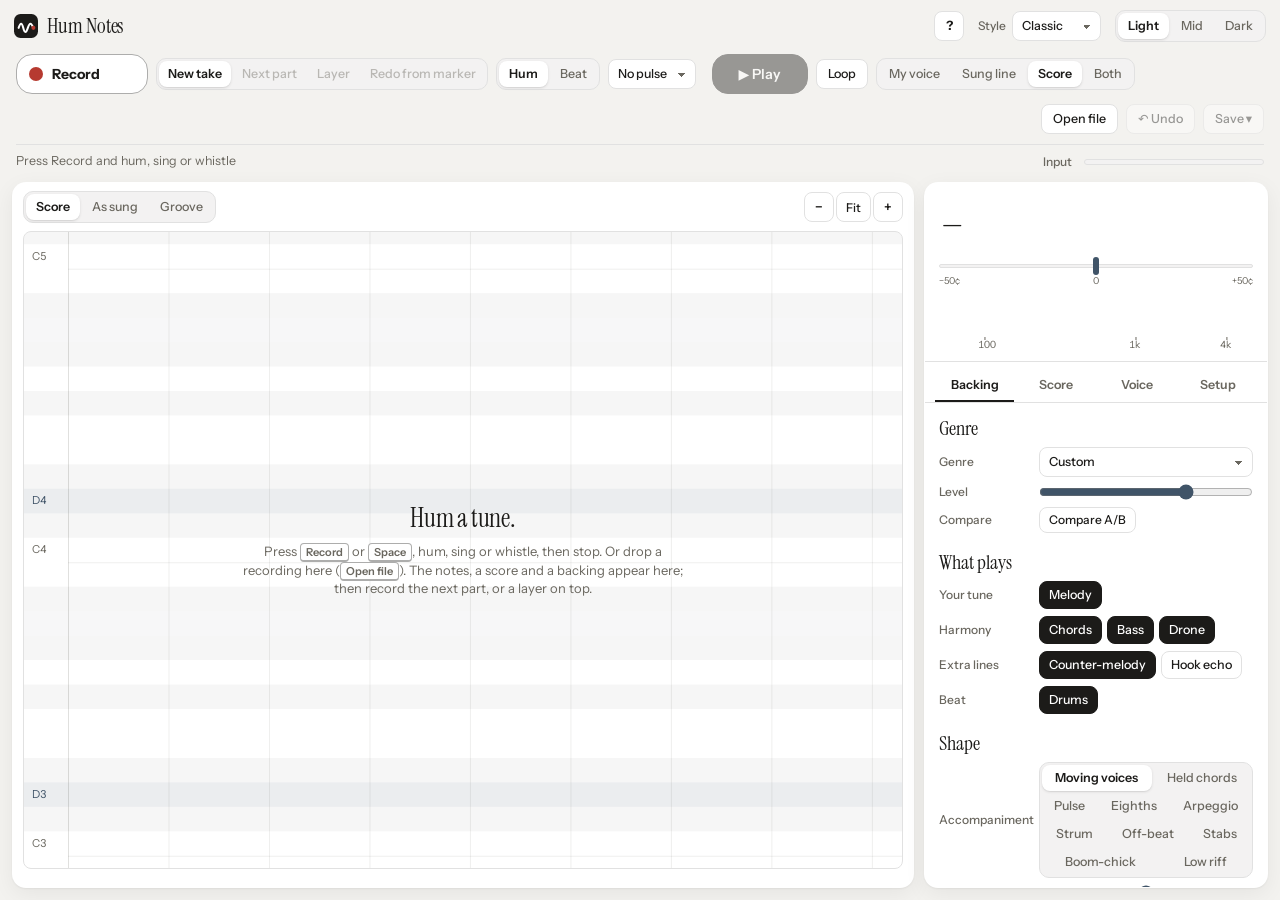
==== commit d1646628: "Genre from the melody, and full genre backings - The melody's genre fingerprint (genre.js): scale (p" ====
--- a/index.html
+++ b/index.html
@@ -97,6 +97,7 @@
 .chip.chord.none b { color: var(--muted); }
 .chip.section b { margin-right: 2px; font-family: var(--mono); }
 .chip.part { align-items: center; }
+.chip.genre.on { border-color: var(--accent); background: var(--accent-soft); }
 .chip.part .sw { width: 10px; height: 10px; border-radius: 3px; background: var(--partc, var(--accent)); align-self: center; }
 .chip.part.off { opacity: 0.45; }
 .chip.part.off b { text-decoration: line-through; }
@@ -302,6 +303,7 @@
       </div>
     </div>
     <div class="dock">
+      <div class="row"><span class="label">Genre</span><div class="chips" id="genreRow"></div></div>
       <div class="row parts-row"><span class="label">Parts</span><div class="chips"><span class="inline" id="parts"></span><span class="inline" id="harmRow"></span></div></div>
       <div class="row"><span class="label">Sections</span><div class="chips" id="sections"></div></div>
       <div class="row"><span class="label">Chords</span><div class="chips" id="chords"></div></div>
@@ -335,10 +337,12 @@
       <div class="pane" data-pane="backing" role="tabpanel">
         <p class="hint" id="backingOff" hidden>The backing is worked out from the score. Switch the roll to <b>Score</b> to shape it.</p>
         <div id="backing">
-          <h3>Mood</h3>
-          <div class="field"><span class="label">Start from</span><div class="ctl"><select id="moodSel" title="Mood: a starting combination of the shape controls">
-            <option value="lofi">Lo-fi</option><option value="heroic">Heroic</option><option value="dramatic">Dramatic</option>
-            <option value="folk">Folk</option><option value="light">Light</option><option value="sad">Sad</option><option value="custom">Custom</option>
+          <h3>Genre</h3>
+          <div class="field" title="A genre sets the whole backing: its chords, how they are played, the bass line, the drums and the sounds. The Genre line under the roll says which genres your melody suggests"><span class="label">Genre</span><div class="ctl"><select id="moodSel">
+            <option value="pop">Pop</option><option value="rock">Rock</option><option value="blues">Blues</option><option value="jazz">Jazz / swing</option><option value="lofi">Lo-fi hip-hop</option>
+            <option value="folk">Folk</option><option value="celtic">Celtic</option><option value="country">Country</option><option value="latin">Latin / bossa</option><option value="reggae">Reggae</option>
+            <option value="waltz">Waltz</option><option value="ballad">Ballad</option><option value="anthem">Anthem / march</option><option value="cinematic">Cinematic</option><option value="classical">Classical</option>
+            <option value="children">Children’s song</option><option value="electronic">Electronic / dance</option><option value="custom" selected>Custom</option>
           </select></div></div>
           <div class="field"><span class="label">Level</span><div class="ctl"><input type="range" id="bvol" min="0" max="1" step="0.01" value="0.7"></div></div>
           <div class="field" title="Keep this backing as A, change anything (that is B), then switch between them while it plays"><span class="label">Compare</span><div class="ctl"><button class="small" id="abBtn">Compare A/B</button><button class="small" id="abKeep" hidden>Keep this one</button><span class="val" id="abNow"></span></div></div>
@@ -352,19 +356,19 @@
           </div></div>
           <div class="field"><span class="label">Beat</span><div class="toggles"><button class="led on" data-acc="rhythm" title="Drums: the feel is chosen under Shape">Drums</button></div></div>
           <h3>Shape</h3>
-          <div class="field" title="How the chords are played. Moving voices: three lines that move from chord to chord, with a melodic bass. The others repeat a pattern on each chord"><span class="label">Accompaniment</span><div class="seg" id="texSeg"><button data-v="voices">Moving voices</button><button data-v="pad">Held chords</button><button data-v="pulse">Pulse</button><button data-v="arp">Arpeggio</button><button data-v="strum">Strum</button><button data-v="ostinato">Low riff</button></div></div>
+          <div class="field" title="How the chords are played. Moving voices: three lines that move from chord to chord, with a melodic bass. The others repeat a pattern on each chord"><span class="label">Accompaniment</span><div class="seg" id="texSeg"><button data-v="voices" title="Three lines moving from chord to chord, with a melodic bass">Moving voices</button><button data-v="pad" title="Chords held for their length">Held chords</button><button data-v="pulse" title="A chord on every beat">Pulse</button><button data-v="eighths" title="Chords on every eighth, the off-beats lighter (rock, pop)">Eighths</button><button data-v="arp" title="The chord notes one after another">Arpeggio</button><button data-v="strum" title="A strummed guitar pattern">Strum</button><button data-v="skank" title="Short chords on the off-beats (reggae, ska, dance)">Off-beat</button><button data-v="stabs" title="Short hits on one and the and of two (jazz, blues; bossa hits with bossa drums)">Stabs</button><button data-v="boomchick" title="Chords between the bass notes: two and four, or two and three in 3/4 (country, waltz)">Boom-chick</button><button data-v="ostinato" title="A low repeating figure under quiet held chords">Low riff</button></div></div>
           <div class="field" title="How much the moving parts (inner voices, bass, counter-melody) do: plain and sparse to busy and decorated"><span class="label">Busy</span><div class="ctl"><input type="range" id="busy" min="0" max="1" step="0.05" value="0.5"></div></div>
           <div class="field" title="How the backing grows over the piece"><span class="label">Energy</span><div class="seg" data-key="energy"><button data-v="flat">Even</button><button data-v="build">Build up</button><button data-v="arc" class="on">Rise and fall</button></div></div>
           <div class="field" title="Phrases: chords and backing follow your phrases (endings, repeats, answers). Bar by bar: one decision per bar"><span class="label">Follows</span><div class="seg" data-key="formAware"><button data-v="on" class="on">Phrases</button><button data-v="off">Bar by bar</button></div></div>
-          <div class="field" title="The colour of the chords: Plain (the key's own chords), Modal (folk and modal turns), Rich (sevenths and added notes), Dark (minor-leaning), Lift (bright, rising)"><span class="label">Chord colour</span><div class="seg" data-key="harmony"><button data-v="plain" class="on">Plain</button><button data-v="modal">Modal</button><button data-v="rich">Rich</button><button data-v="dark">Dark</button><button data-v="lift">Lift</button></div></div>
+          <div class="field" title="The chord language: Plain (the key's own chords), Pop, Rock, Blues, Jazz, Modal (folk and modal turns), Rich (sevenths and added notes), Dark (minor-leaning), Lift (bright, rising)"><span class="label">Chord colour</span><div class="seg" data-key="harmony"><button data-v="plain" class="on">Plain</button><button data-v="pop" title="The key's chords, IV and vi preferred">Pop</button><button data-v="rock" title="♭VII and ♭VI chords as power chords">Rock</button><button data-v="blues" title="Dominant sevenths on I, IV and V">Blues</button><button data-v="jazz" title="Sevenths and ninths with approach chords into ii and V">Jazz</button><button data-v="modal">Modal</button><button data-v="rich">Rich</button><button data-v="dark">Dark</button><button data-v="lift">Lift</button></div></div>
           <div class="field" title="How often the chord changes"><span class="label">Chord change</span><div class="seg" data-key="chordRate"><button data-v="0.5">Every 2 bars</button><button data-v="1" class="on">Every bar</button><button data-v="2">Every ½ bar</button></div></div>
           <div class="field"><span class="label">Sound</span><div class="seg" data-key="sound"><button data-v="synth" class="on">Synth</button><button data-v="strings">Strings</button><button data-v="brass">Brass</button><button data-v="pluck">Pluck</button><button data-v="keys">Keys</button><button data-v="orchestra">Orchestra</button></div></div>
           <div class="field" id="fSpacing" title="How far apart the chord notes sit"><span class="label">Spacing</span><div class="seg" data-key="spacing"><button data-v="close" class="on">Close</button><button data-v="open">Open</button><button data-v="wide">Wide</button></div></div>
           <div class="field" id="fRegister" title="How high the chords sit"><span class="label">Register</span><div class="seg" data-key="register"><button data-v="low">Low</button><button data-v="mid" class="on">Mid</button><button data-v="high">High</button></div></div>
           <div class="field" id="fMotif" title="How the backing uses the hook: Riff repeats it under the tune, Echo answers it a bar later, Sequence repeats it step by step higher, Slow plays it at half speed, Mirror turns it upside down"><span class="label">Hook echo as</span><div class="seg" data-key="motifUse"><button data-v="ostinato" class="on">Riff</button><button data-v="echo">Echo</button><button data-v="sequence">Sequence</button><button data-v="slow">Slow</button><button data-v="mirror">Mirror</button></div></div>
-          <div class="field" id="fBassLock" title="In the pattern accompaniments: a bass note on every kick drum hit, so bass and drums lock together"><span class="label">Bass</span><div class="seg" data-key="bassLock"><button data-v="off" class="on">Own rhythm</button><button data-v="on">With the kick</button></div></div>
+          <div class="field" id="fBassStyle" title="The bass line in the pattern accompaniments"><span class="label">Bass line</span><div class="seg" data-key="bassStyle"><button data-v="feel" class="on" title="The drum feel's own bass rhythm">Drum feel’s</button><button data-v="kick" title="A note on every kick drum hit">With the kick</button><button data-v="twobeat" title="Root on one, fifth on three (country, folk, waltz)">Two-beat</button><button data-v="walking" title="A note on every beat, walking into the next chord (jazz, blues)">Walking</button><button data-v="eighths" title="Driving eighth notes on the root (rock, dance)">Eighths</button></div></div>
           <h3>Beat</h3>
-          <div class="field" title="The drum pattern. Mine: the groove you beatboxed or tapped (Beat mode, or the Groove view)"><span class="label">Drum feel</span><div class="seg" data-key="feel"><button data-v="backbeat" class="on">Backbeat</button><button data-v="halftime">Half-time</button><button data-v="shuffle">Shuffle</button><button data-v="drive">Drive</button><button data-v="march">March</button><button data-v="waltz">Waltz</button><button data-v="bossa">Bossa</button><button data-v="lilt">Lilt</button><button data-v="sparse">Sparse</button><button data-v="none">None</button><button data-v="mine">Mine</button></div></div>
+          <div class="field" title="The drum pattern. Mine: the groove you beatboxed or tapped (Beat mode, or the Groove view)"><span class="label">Drum feel</span><div class="seg" data-key="feel"><button data-v="backbeat" class="on">Backbeat</button><button data-v="rock">Rock</button><button data-v="halftime">Half-time</button><button data-v="shuffle">Shuffle</button><button data-v="jazz" title="Ride cymbal swing with the hi-hat on two and four">Jazz</button><button data-v="boombap" title="Hip-hop: kick, snare on two and four, eighth hats">Boom-bap</button><button data-v="four" title="A kick on every beat, hats on the off-beats">Four on the floor</button><button data-v="onedrop" title="Reggae: kick and snare together on three">One-drop</button><button data-v="train" title="Country: snare eighths, accents on two and four">Train</button><button data-v="bossa">Bossa</button><button data-v="waltz">Waltz</button><button data-v="march">March</button><button data-v="drive">Drive</button><button data-v="lilt">Lilt</button><button data-v="sparse">Sparse</button><button data-v="none">None</button><button data-v="mine">Mine</button></div></div>
           <div class="field" title="On: the drums listen to the tune: hats keep to the beat when you sing busily and fill in when you rest, a kick under notes that push ahead of the beat, fills into each new phrase, a crash on loud phrase starts, half-time in quiet phrases, and an ending on your last note. Off: the plain pattern"><span class="label">Drums follow</span><div class="seg" data-key="drumFollow"><button data-v="on" class="on">The tune</button><button data-v="off">Plain pattern</button></div></div>
           <div class="field" title="Swing: notes on the off-beat played late, long-short instead of even. From your singing: as much as you swung; Straight: even; Swung: a fixed swing"><span class="label">Swing</span><div class="seg" data-key="swing"><button data-v="auto" class="on" id="swingAuto">From your singing</button><button data-v="straight">Straight</button><button data-v="swung">Swung</button></div></div>
           <div class="field"><span class="label">Meter</span><div class="ctl"><select id="meterSel" title="Beats in a bar"><option value="auto">Auto</option><option value="2">2/4</option><option value="3">3/4</option><option value="4">4/4</option></select></div></div>
@@ -489,7 +493,7 @@
   if (HOSTED) document.querySelector('.navlink[href="lab.html"]').hidden = true;
   // live reload: poll the page's files and reload when one changes (kept here so it outlives script errors)
   if (!HOSTED) (async function watch() {
-    const files = ['index.html', 'theme.css', 'themes.js', 'app.js', 'dsp.js', 'voicesynth.js', 'profilesynth.js', 'motif.js', 'arrange.js', 'form.js', 'rhythm2.js', 'sampler.js', 'rhythm.js', 'pitch-worklet.js'], seen = {};
+    const files = ['index.html', 'theme.css', 'themes.js', 'app.js', 'dsp.js', 'voicesynth.js', 'profilesynth.js', 'motif.js', 'arrange.js', 'form.js', 'rhythm2.js', 'sampler.js', 'rhythm.js', 'genre.js', 'pitch-worklet.js'], seen = {};
     let pending = false;
     for (;;) {
       for (const f of files) {
@@ -510,7 +514,7 @@
 </script>
 <script>
   // cache-busted so live reload always runs the newest code
-  for (const f of ['dsp.js', 'voicesynth.js', 'profilesynth.js', 'motif.js', 'arrange.js', 'form.js', 'rhythm2.js', 'sampler.js', 'rhythm.js', 'app.js']) document.write('<script src="' + f + '?v=' + Date.now() + '"><\/script>');
+  for (const f of ['dsp.js', 'voicesynth.js', 'profilesynth.js', 'motif.js', 'arrange.js', 'form.js', 'rhythm2.js', 'sampler.js', 'rhythm.js', 'genre.js', 'app.js']) document.write('<script src="' + f + '?v=' + Date.now() + '"><\/script>');
 </script>
 </body>
 </html>
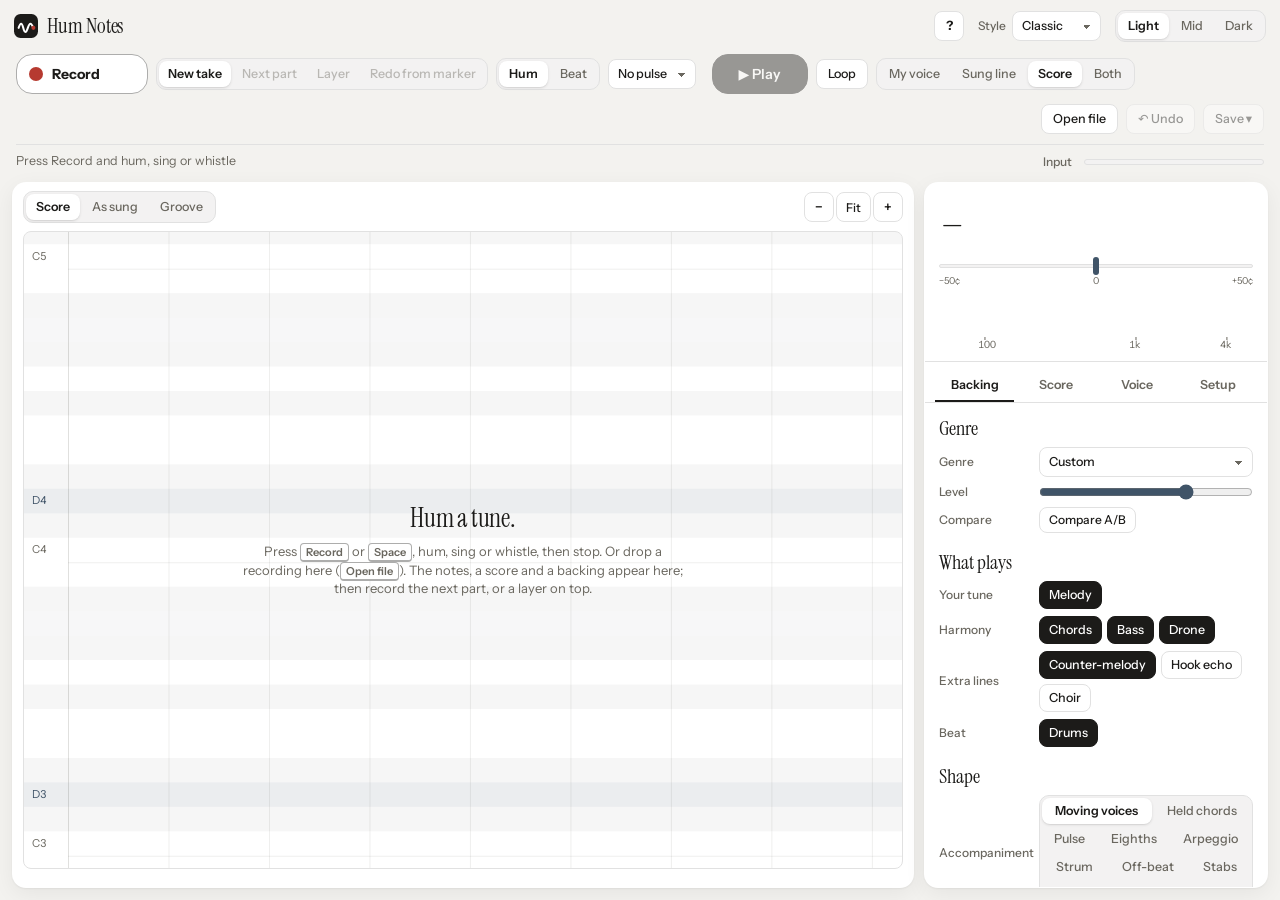
==== commit 518b0cfd: "Epic / film theme: genre, chords, horn + cellos, film drums, choir, space, build - Genre fingerprint" ====
--- a/index.html
+++ b/index.html
@@ -341,7 +341,7 @@
           <div class="field" title="A genre sets the whole backing: its chords, how they are played, the bass line, the drums and the sounds. The Genre line under the roll says which genres your melody suggests"><span class="label">Genre</span><div class="ctl"><select id="moodSel">
             <option value="pop">Pop</option><option value="rock">Rock</option><option value="blues">Blues</option><option value="jazz">Jazz / swing</option><option value="lofi">Lo-fi hip-hop</option>
             <option value="folk">Folk</option><option value="celtic">Celtic</option><option value="country">Country</option><option value="latin">Latin / bossa</option><option value="reggae">Reggae</option>
-            <option value="waltz">Waltz</option><option value="ballad">Ballad</option><option value="anthem">Anthem / march</option><option value="cinematic">Cinematic</option><option value="classical">Classical</option>
+            <option value="waltz">Waltz</option><option value="ballad">Ballad</option><option value="anthem">Anthem / march</option><option value="epic">Epic / film theme</option><option value="cinematic">Cinematic / tension</option><option value="classical">Classical</option>
             <option value="children">Children’s song</option><option value="electronic">Electronic / dance</option><option value="custom" selected>Custom</option>
           </select></div></div>
           <div class="field"><span class="label">Level</span><div class="ctl"><input type="range" id="bvol" min="0" max="1" step="0.01" value="0.7"></div></div>
@@ -352,7 +352,7 @@
             <button class="led on" data-acc="chords" title="The chords under the tune">Chords</button><button class="led on" data-acc="bass" title="A bass line under the chords">Bass</button><button class="led on" data-acc="drone" title="The home note and its fifth, held under everything">Drone</button>
           </div></div>
           <div class="field"><span class="label">Extra lines</span><div class="toggles">
-            <button class="led on" data-acc="counter" title="A second, quieter tune that answers yours in its gaps">Counter-melody</button><button class="led" data-acc="motif" title="The backing picks up a short figure from your tune (its hook) and repeats it: as a riff, an echo, a sequence…">Hook echo</button>
+            <button class="led on" data-acc="counter" title="A second, quieter tune that answers yours in its gaps">Counter-melody</button><button class="led" data-acc="motif" title="The backing picks up a short figure from your tune (its hook) and repeats it: as a riff, an echo, a sequence…">Hook echo</button><button class="led" data-acc="choir" title="A choir singing the chords, in the colour of your own voice (from your recording)">Choir</button>
           </div></div>
           <div class="field"><span class="label">Beat</span><div class="toggles"><button class="led on" data-acc="rhythm" title="Drums: the feel is chosen under Shape">Drums</button></div></div>
           <h3>Shape</h3>
@@ -360,7 +360,7 @@
           <div class="field" title="How much the moving parts (inner voices, bass, counter-melody) do: plain and sparse to busy and decorated"><span class="label">Busy</span><div class="ctl"><input type="range" id="busy" min="0" max="1" step="0.05" value="0.5"></div></div>
           <div class="field" title="How the backing grows over the piece"><span class="label">Energy</span><div class="seg" data-key="energy"><button data-v="flat">Even</button><button data-v="build">Build up</button><button data-v="arc" class="on">Rise and fall</button></div></div>
           <div class="field" title="Phrases: chords and backing follow your phrases (endings, repeats, answers). Bar by bar: one decision per bar"><span class="label">Follows</span><div class="seg" data-key="formAware"><button data-v="on" class="on">Phrases</button><button data-v="off">Bar by bar</button></div></div>
-          <div class="field" title="The chord language: Plain (the key's own chords), Pop, Rock, Blues, Jazz, Modal (folk and modal turns), Rich (sevenths and added notes), Dark (minor-leaning), Lift (bright, rising)"><span class="label">Chord colour</span><div class="seg" data-key="harmony"><button data-v="plain" class="on">Plain</button><button data-v="pop" title="The key's chords, IV and vi preferred">Pop</button><button data-v="rock" title="♭VII and ♭VI chords as power chords">Rock</button><button data-v="blues" title="Dominant sevenths on I, IV and V">Blues</button><button data-v="jazz" title="Sevenths and ninths with approach chords into ii and V">Jazz</button><button data-v="modal">Modal</button><button data-v="rich">Rich</button><button data-v="dark">Dark</button><button data-v="lift">Lift</button></div></div>
+          <div class="field" title="The chord language: Plain (the key's own chords), Pop, Rock, Blues, Jazz, Modal (folk and modal turns), Rich (sevenths and added notes), Dark (minor-leaning), Lift (bright, rising)"><span class="label">Chord colour</span><div class="seg" data-key="harmony"><button data-v="plain" class="on">Plain</button><button data-v="pop" title="The key's chords, IV and vi preferred">Pop</button><button data-v="rock" title="♭VII and ♭VI chords as power chords">Rock</button><button data-v="blues" title="Dominant sevenths on I, IV and V">Blues</button><button data-v="jazz" title="Sevenths and ninths with approach chords into ii and V">Jazz</button><button data-v="epic" title="Film-score chords: i, ♭VI, ♭III and ♭VII (or ♭VI and ♭VII in major), open voicings">Epic</button><button data-v="modal">Modal</button><button data-v="rich">Rich</button><button data-v="dark">Dark</button><button data-v="lift">Lift</button></div></div>
           <div class="field" title="How often the chord changes"><span class="label">Chord change</span><div class="seg" data-key="chordRate"><button data-v="0.5">Every 2 bars</button><button data-v="1" class="on">Every bar</button><button data-v="2">Every ½ bar</button></div></div>
           <div class="field"><span class="label">Sound</span><div class="seg" data-key="sound"><button data-v="synth" class="on">Synth</button><button data-v="strings">Strings</button><button data-v="brass">Brass</button><button data-v="pluck">Pluck</button><button data-v="keys">Keys</button><button data-v="orchestra">Orchestra</button></div></div>
           <div class="field" id="fSpacing" title="How far apart the chord notes sit"><span class="label">Spacing</span><div class="seg" data-key="spacing"><button data-v="close" class="on">Close</button><button data-v="open">Open</button><button data-v="wide">Wide</button></div></div>
@@ -368,15 +368,17 @@
           <div class="field" id="fMotif" title="How the backing uses the hook: Riff repeats it under the tune, Echo answers it a bar later, Sequence repeats it step by step higher, Slow plays it at half speed, Mirror turns it upside down"><span class="label">Hook echo as</span><div class="seg" data-key="motifUse"><button data-v="ostinato" class="on">Riff</button><button data-v="echo">Echo</button><button data-v="sequence">Sequence</button><button data-v="slow">Slow</button><button data-v="mirror">Mirror</button></div></div>
           <div class="field" id="fBassStyle" title="The bass line in the pattern accompaniments"><span class="label">Bass line</span><div class="seg" data-key="bassStyle"><button data-v="feel" class="on" title="The drum feel's own bass rhythm">Drum feel’s</button><button data-v="kick" title="A note on every kick drum hit">With the kick</button><button data-v="twobeat" title="Root on one, fifth on three (country, folk, waltz)">Two-beat</button><button data-v="walking" title="A note on every beat, walking into the next chord (jazz, blues)">Walking</button><button data-v="eighths" title="Driving eighth notes on the root (rock, dance)">Eighths</button></div></div>
           <h3>Beat</h3>
-          <div class="field" title="The drum pattern. Mine: the groove you beatboxed or tapped (Beat mode, or the Groove view)"><span class="label">Drum feel</span><div class="seg" data-key="feel"><button data-v="backbeat" class="on">Backbeat</button><button data-v="rock">Rock</button><button data-v="halftime">Half-time</button><button data-v="shuffle">Shuffle</button><button data-v="jazz" title="Ride cymbal swing with the hi-hat on two and four">Jazz</button><button data-v="boombap" title="Hip-hop: kick, snare on two and four, eighth hats">Boom-bap</button><button data-v="four" title="A kick on every beat, hats on the off-beats">Four on the floor</button><button data-v="onedrop" title="Reggae: kick and snare together on three">One-drop</button><button data-v="train" title="Country: snare eighths, accents on two and four">Train</button><button data-v="bossa">Bossa</button><button data-v="waltz">Waltz</button><button data-v="march">March</button><button data-v="drive">Drive</button><button data-v="lilt">Lilt</button><button data-v="sparse">Sparse</button><button data-v="none">None</button><button data-v="mine">Mine</button></div></div>
+          <div class="field" title="The drum pattern. Mine: the groove you beatboxed or tapped (Beat mode, or the Groove view)"><span class="label">Drum feel</span><div class="seg" data-key="feel"><button data-v="backbeat" class="on">Backbeat</button><button data-v="rock">Rock</button><button data-v="halftime">Half-time</button><button data-v="shuffle">Shuffle</button><button data-v="jazz" title="Ride cymbal swing with the hi-hat on two and four">Jazz</button><button data-v="boombap" title="Hip-hop: kick, snare on two and four, eighth hats">Boom-bap</button><button data-v="four" title="A kick on every beat, hats on the off-beats">Four on the floor</button><button data-v="onedrop" title="Reggae: kick and snare together on three">One-drop</button><button data-v="train" title="Country: snare eighths, accents on two and four">Train</button><button data-v="epic" title="Film drums: big low hits with timpani, toms in loud phrases, cymbal swells into new phrases">Film</button><button data-v="bossa">Bossa</button><button data-v="waltz">Waltz</button><button data-v="march">March</button><button data-v="drive">Drive</button><button data-v="lilt">Lilt</button><button data-v="sparse">Sparse</button><button data-v="none">None</button><button data-v="mine">Mine</button></div></div>
           <div class="field" title="On: the drums listen to the tune: hats keep to the beat when you sing busily and fill in when you rest, a kick under notes that push ahead of the beat, fills into each new phrase, a crash on loud phrase starts, half-time in quiet phrases, and an ending on your last note. Off: the plain pattern"><span class="label">Drums follow</span><div class="seg" data-key="drumFollow"><button data-v="on" class="on">The tune</button><button data-v="off">Plain pattern</button></div></div>
           <div class="field" title="Swing: notes on the off-beat played late, long-short instead of even. From your singing: as much as you swung; Straight: even; Swung: a fixed swing"><span class="label">Swing</span><div class="seg" data-key="swing"><button data-v="auto" class="on" id="swingAuto">From your singing</button><button data-v="straight">Straight</button><button data-v="swung">Swung</button></div></div>
           <div class="field"><span class="label">Meter</span><div class="ctl"><select id="meterSel" title="Beats in a bar"><option value="auto">Auto</option><option value="2">2/4</option><option value="3">3/4</option><option value="4">4/4</option></select></div></div>
           <p class="hint">Beat found wrong? Use <b>Beat ▾</b> above the roll: half or double tempo, move it half a beat, or say where bar 1 starts.</p>
-          <h3>Intro &amp; ending</h3>
+          <h3>Form</h3>
+          <div class="field" title="Play the theme more than once, building: the first time without drums, choir or counter-melody; the last time with everything and a whole step higher (in Score playback)"><span class="label">Plays</span><div class="seg" data-key="repeats"><button data-v="1" class="on">Once</button><button data-v="2">Twice, building</button><button data-v="3">Three times, building</button></div></div>
           <div class="field" title="Bars of backing before the tune comes in: its first chord with the bass and drums"><span class="label">Intro</span><div class="seg" data-key="intro"><button data-v="0" class="on">None</button><button data-v="1">1 bar</button><button data-v="2">2 bars</button></div></div>
           <div class="field" title="Stop: everything ends with your last note. Ring: the last chord rings on for a bar"><span class="label">Ending</span><div class="seg" data-key="ending"><button data-v="stop">Stop</button><button data-v="ring" class="on">Ring</button></div></div>
           <h3>Mix</h3>
+          <div class="field" title="The room the music sounds in: dry, a room, a bright plate, or a concert hall"><span class="label">Space</span><div class="seg" data-key="space"><button data-v="dry">Dry</button><button data-v="room" class="on">Room</button><button data-v="plate">Plate</button><button data-v="hall">Hall</button></div></div>
           <div id="mixer"></div>
         </div>
       </div>
@@ -389,6 +391,10 @@
           <option value="flute">Flute</option><option value="clarinet">Clarinet</option><option value="oboe">Oboe</option>
           <option value="violins">Violins</option><option value="cellos">Cellos</option><option value="horn">Horn</option>
           <option value="trumpet">Trumpet</option><option value="piano">Piano</option><option value="profile">My voice profile</option>
+        </select></div></div>
+        <div class="field" title="A second instrument playing the tune with it, an octave away"><span class="label">Doubled by</span><div class="ctl"><select id="melDouble">
+          <option value="none">Nothing</option><option value="cellos:-12">Cellos, an octave below</option><option value="horn:-12">Horns, an octave below</option>
+          <option value="violins:12">Violins, an octave above</option><option value="flute:12">Flute, an octave above</option>
         </select></div></div>
         <div class="field"><span class="label">Transpose</span><div class="ctl transpose" title="Transpose the score">
           <button class="small" id="tDown8">−8ve</button><button class="small" id="tDown">−1</button>
